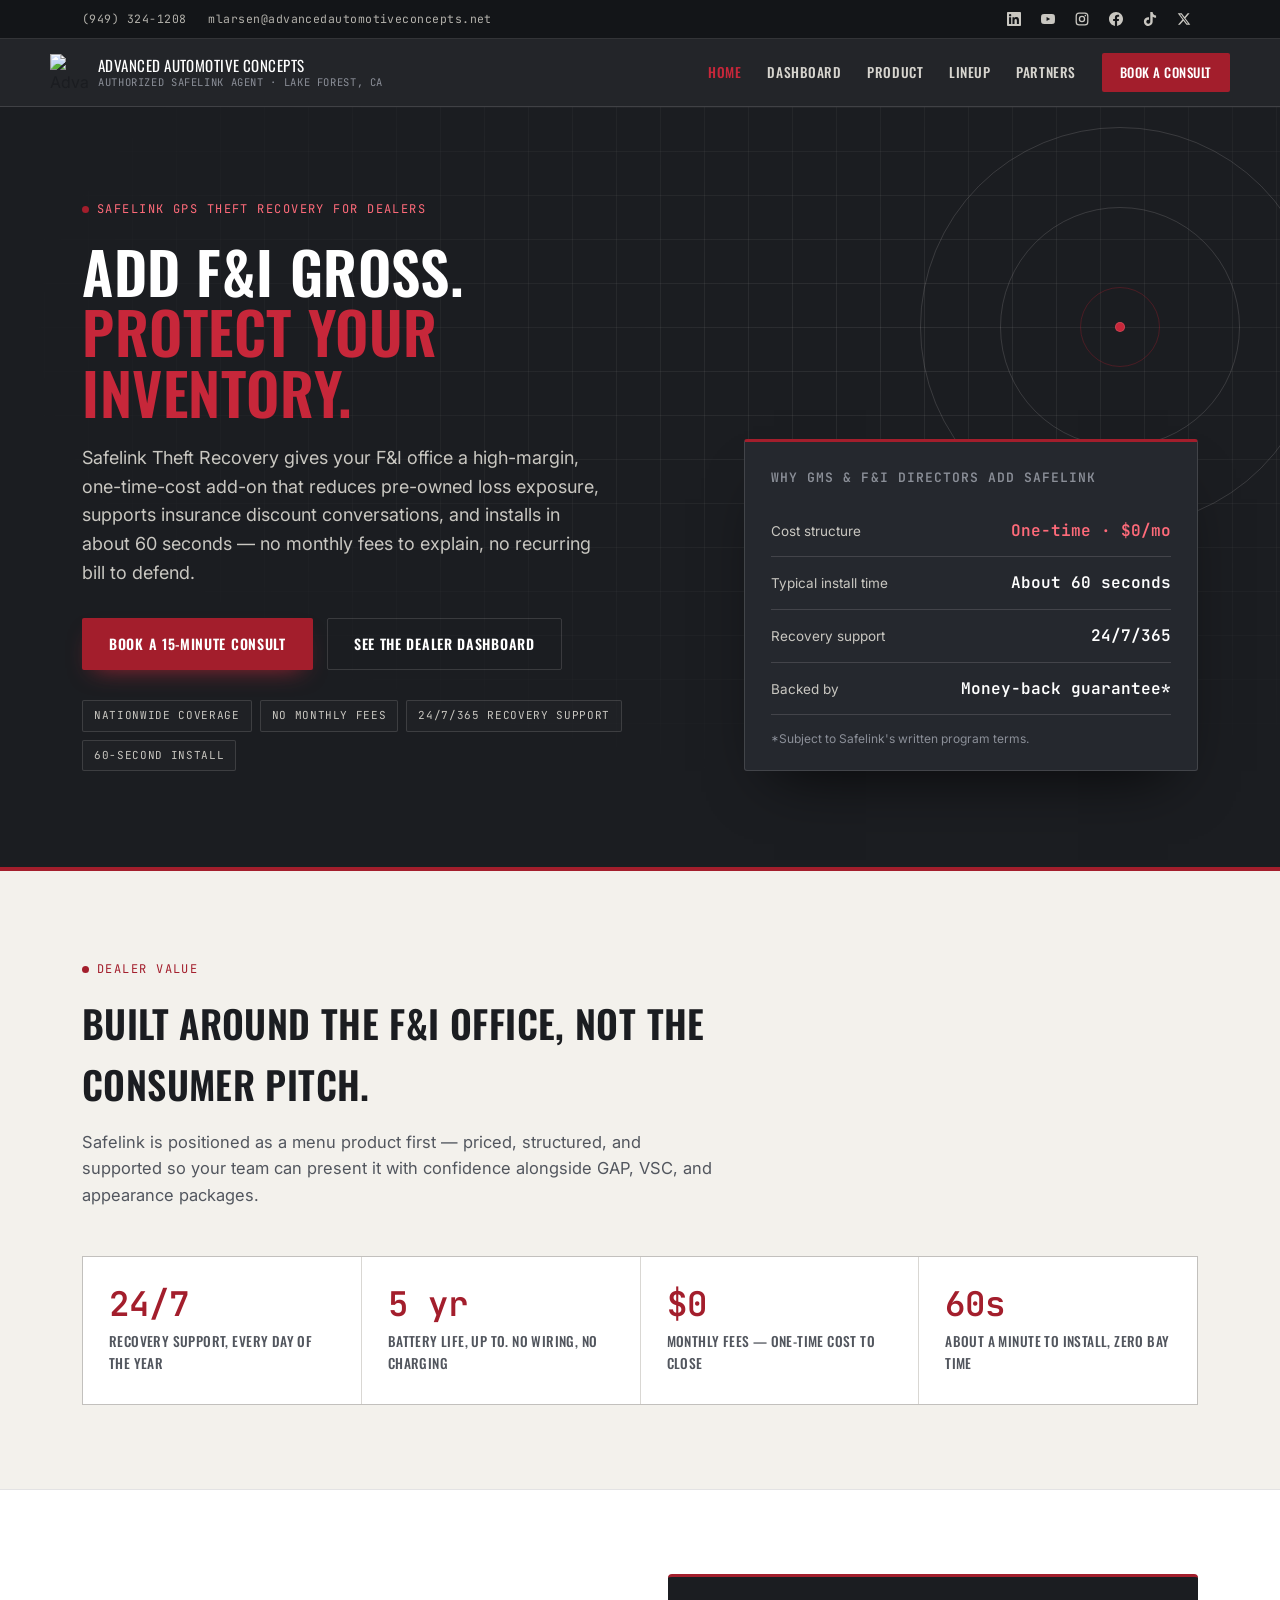
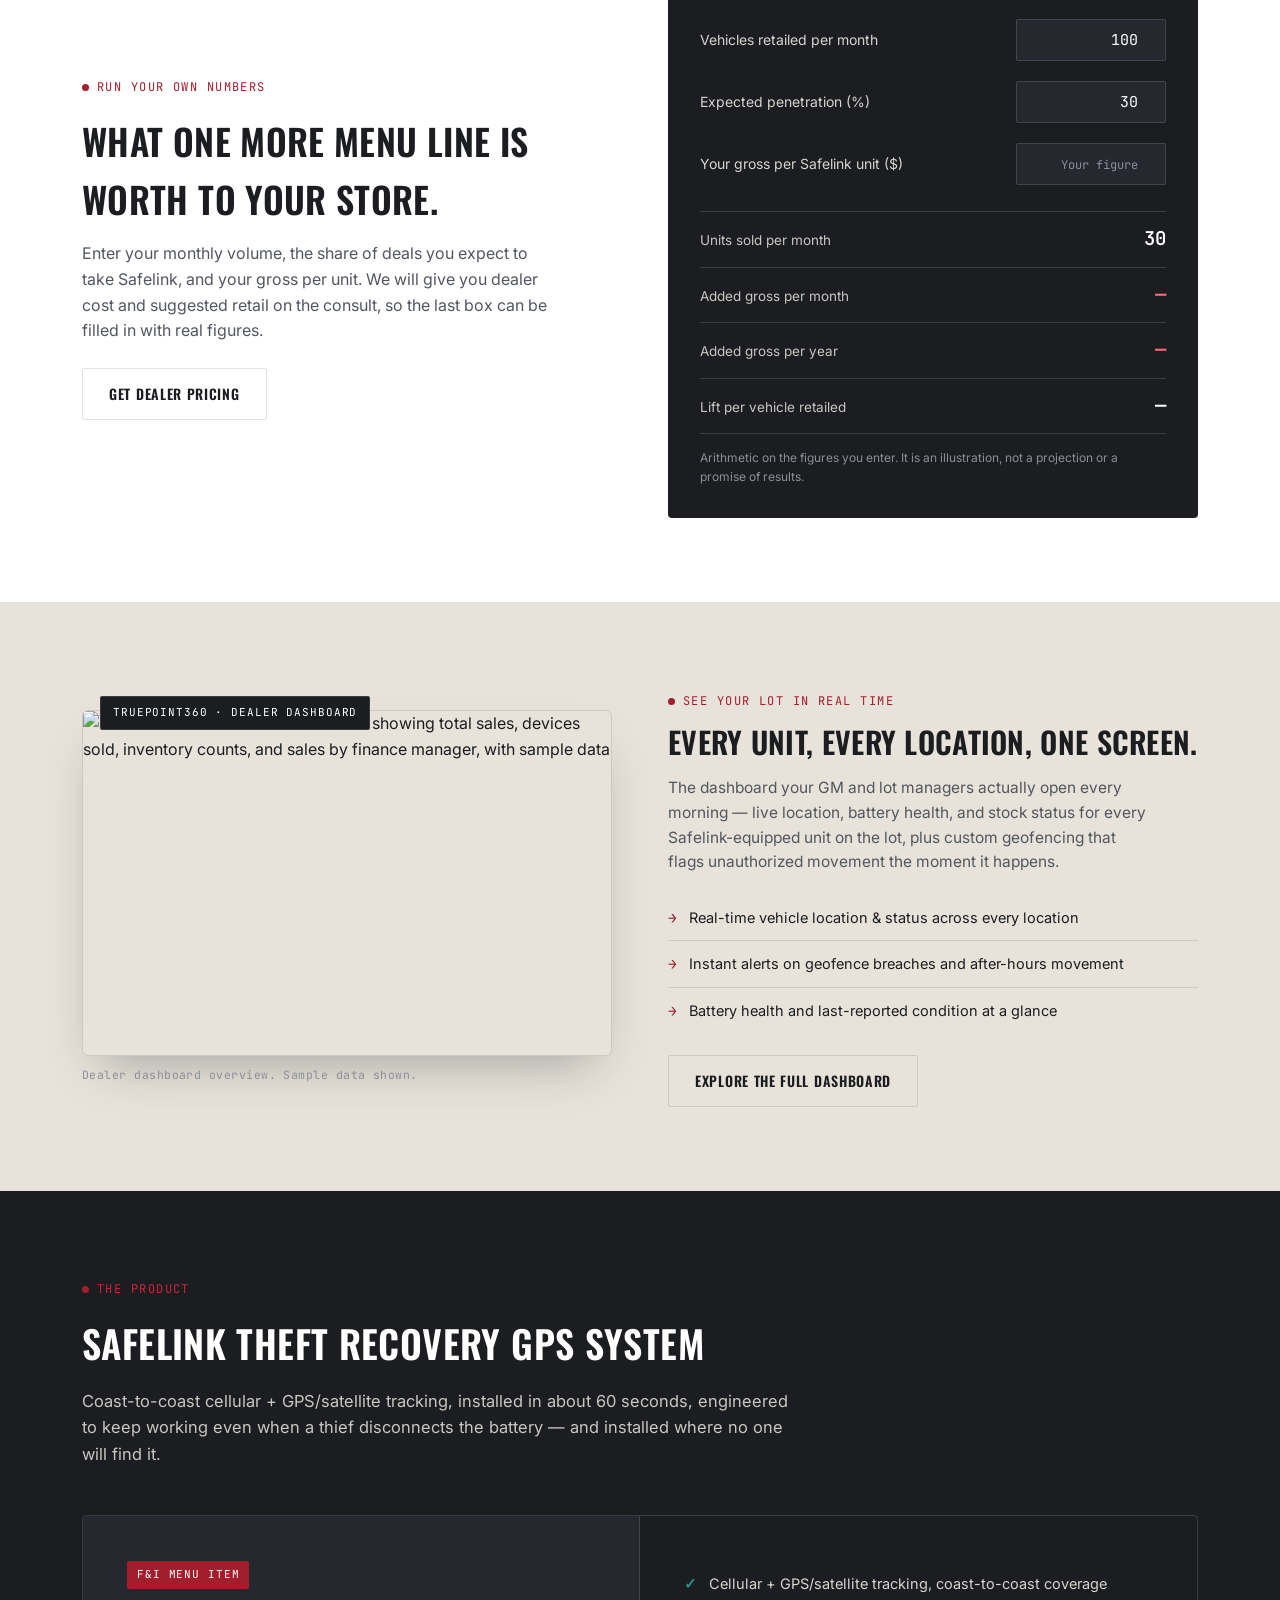
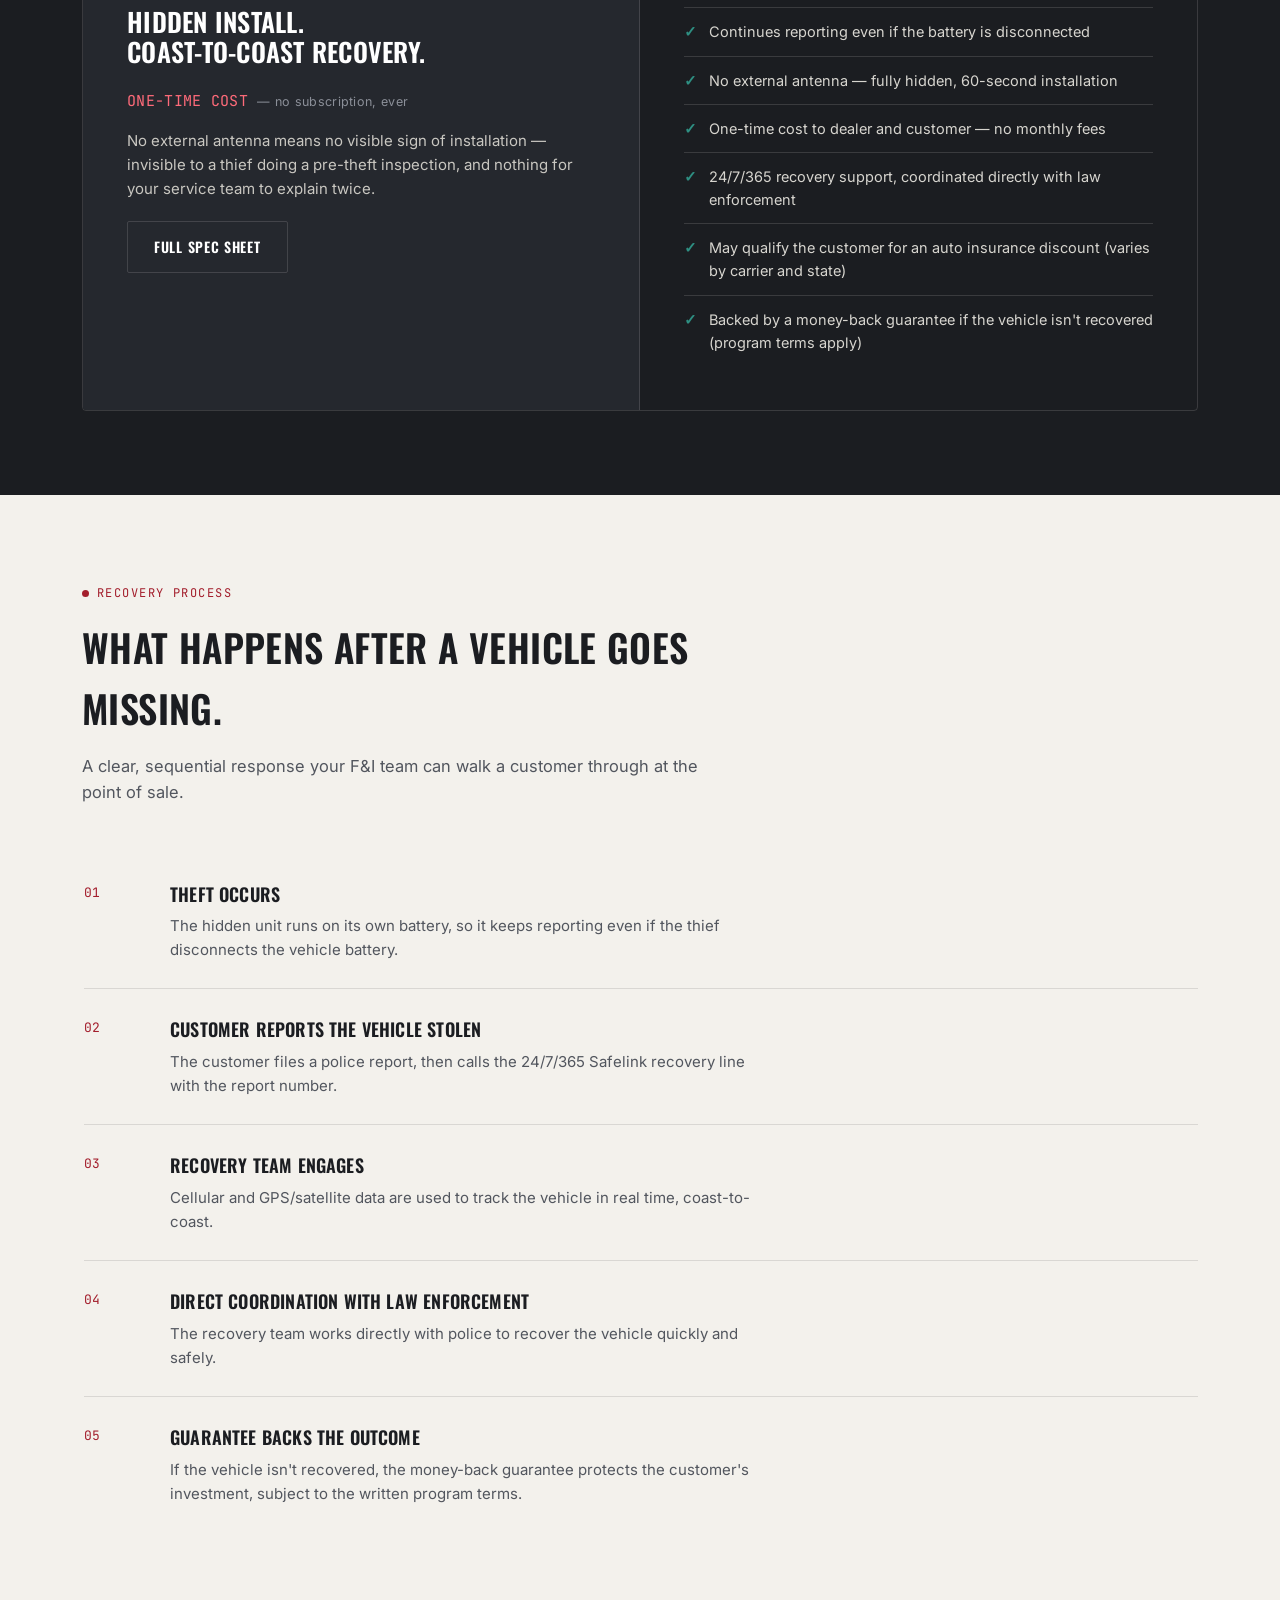
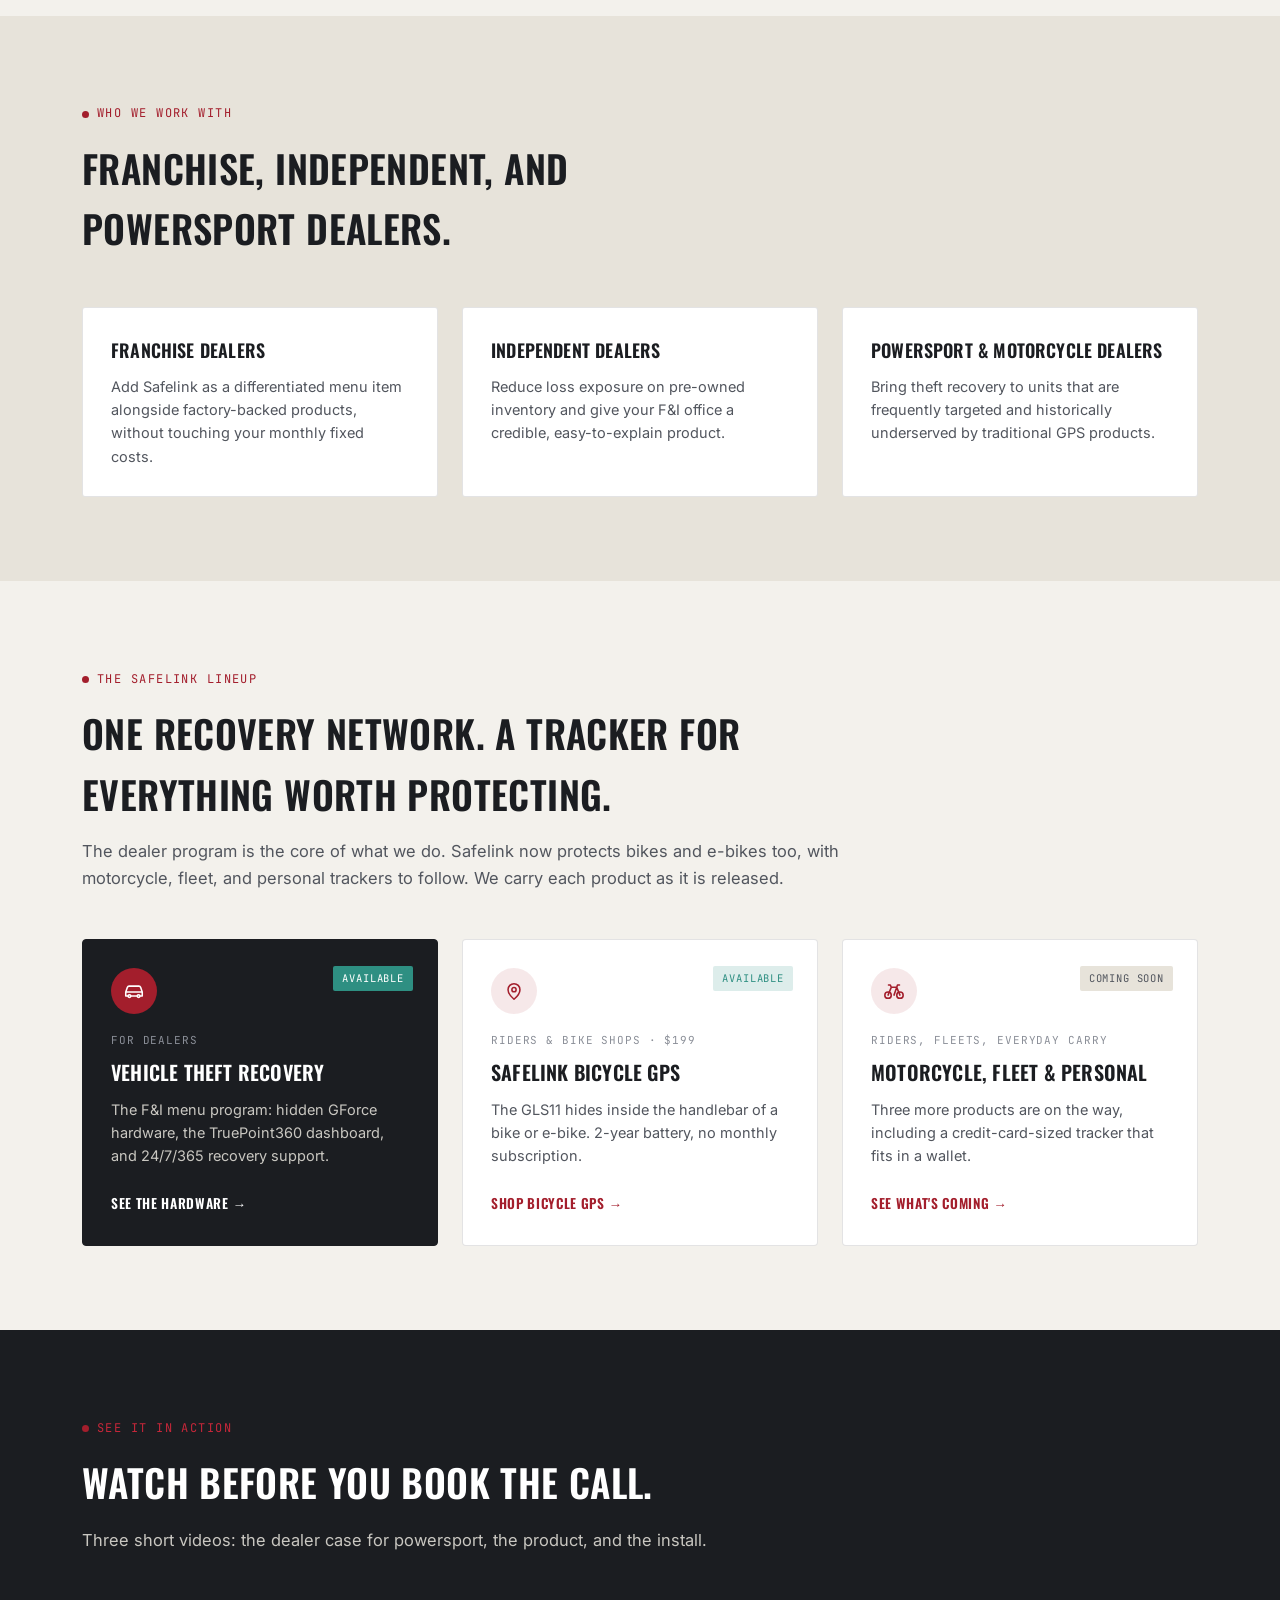
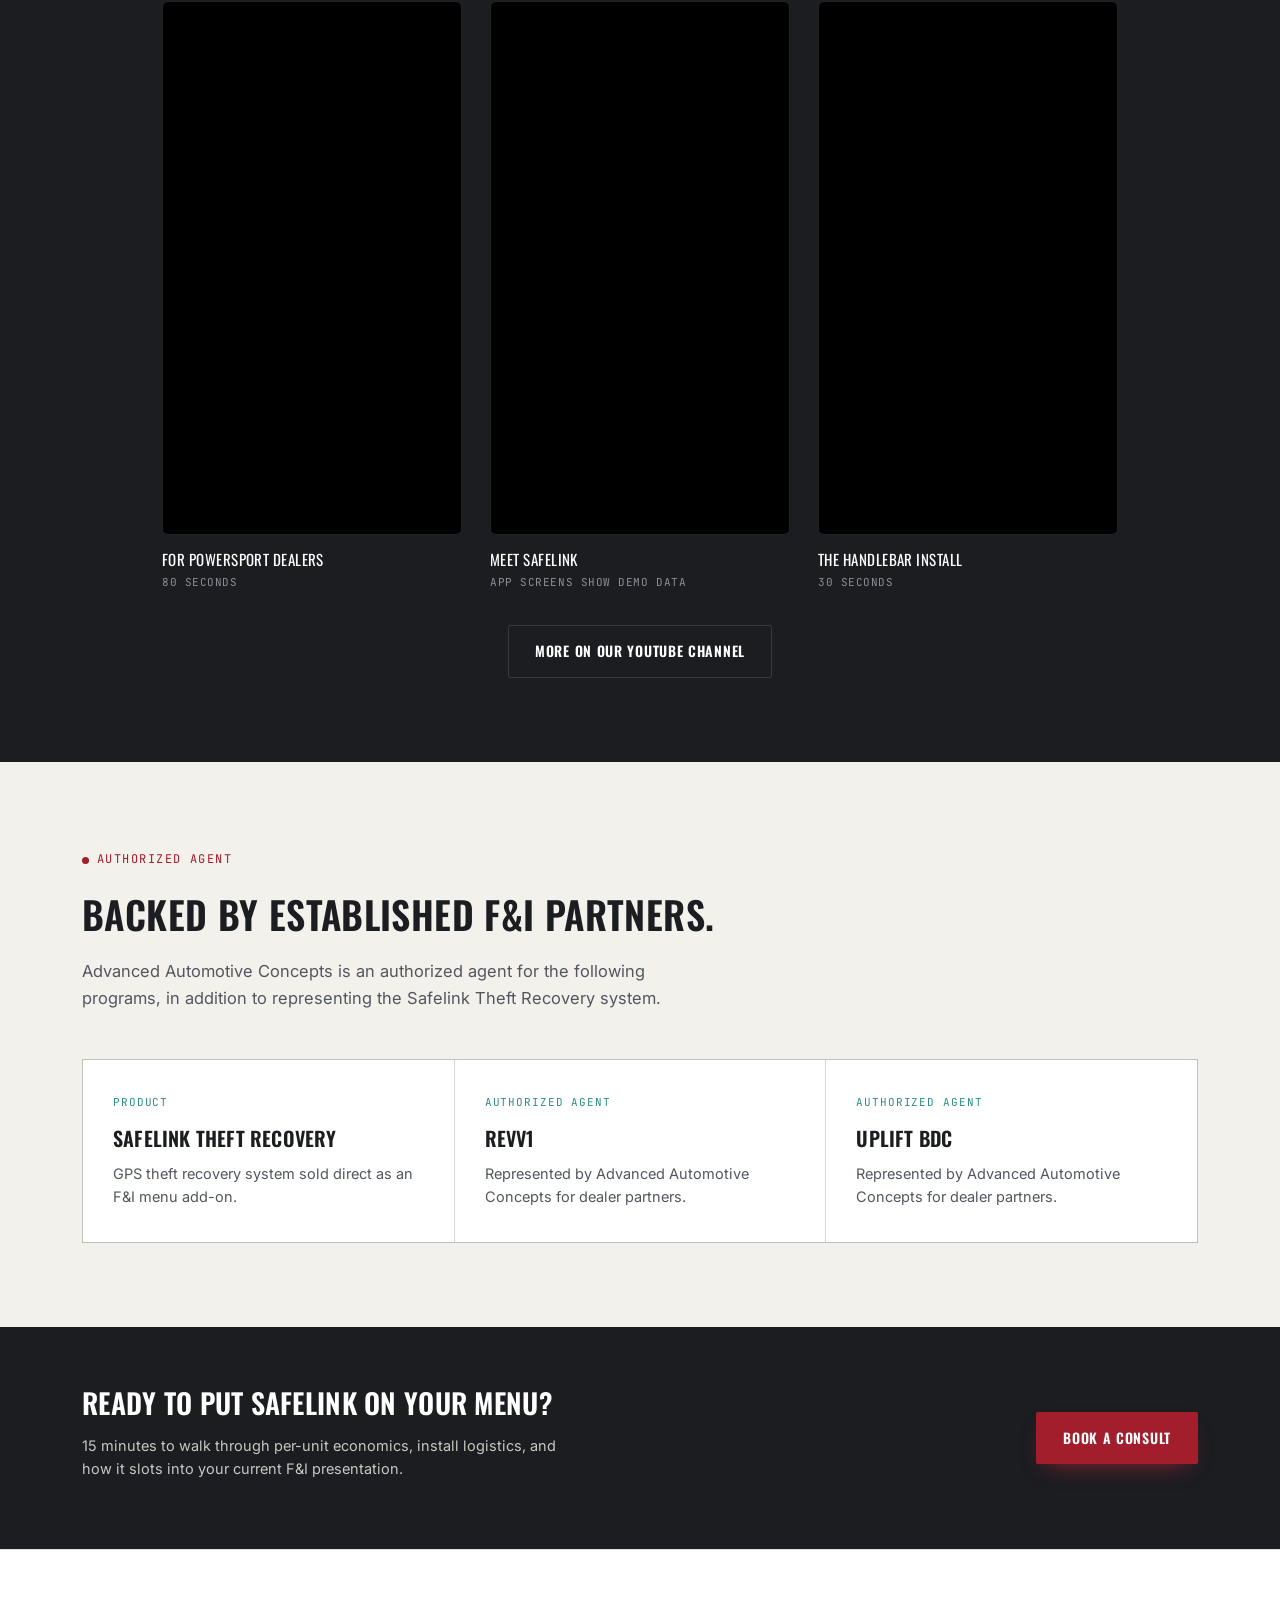
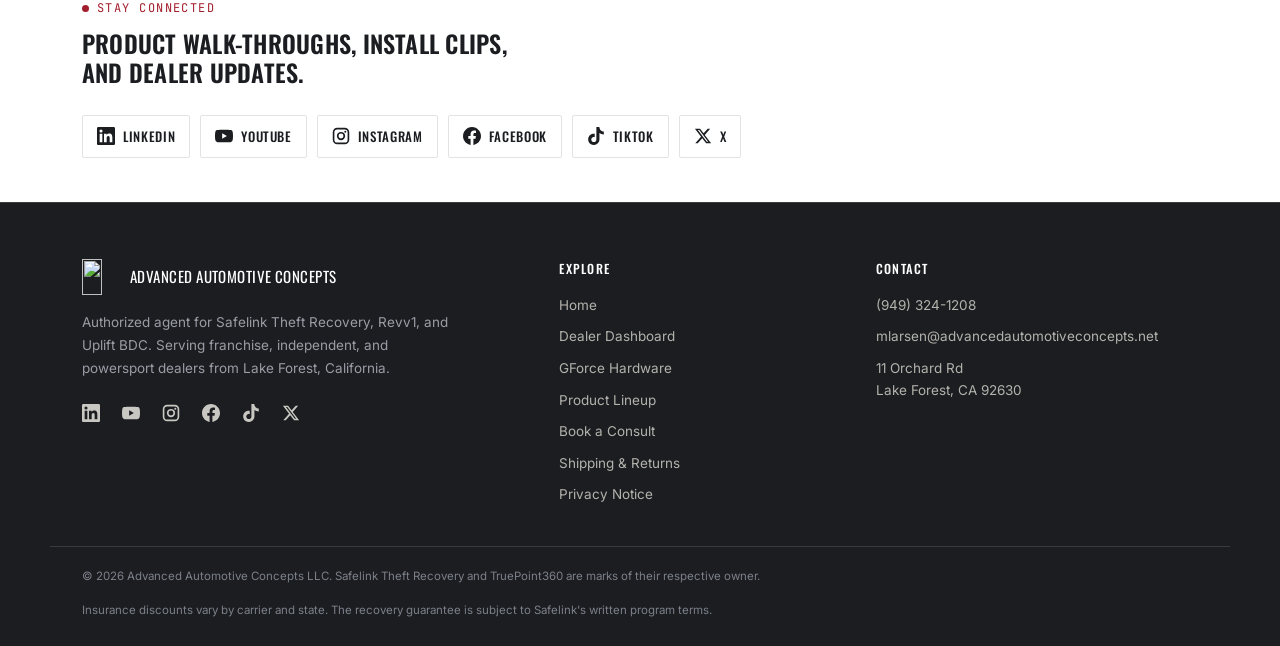
==== index.html @ ed79f4a4 "Initial commit: AAC site refresh — Safelink dealer site, GLS11 lineup, sitemap" ====
<!DOCTYPE html>
<html lang="en">
<head>
<meta charset="UTF-8">
<meta name="viewport" content="width=device-width, initial-scale=1.0">
<title>Advanced Automotive Concepts — Safelink Theft Recovery for Dealers</title>
<meta name="description" content="Safelink GPS theft recovery — a profitable, no-monthly-fee F&I menu product for franchise, independent, and powersport dealers. See the live dealer dashboard.">
<link rel="preconnect" href="https://fonts.googleapis.com">
<link href="https://fonts.googleapis.com/css2?family=Oswald:wght@400;500;600;700&family=Inter:wght@400;500;600;700&family=JetBrains+Mono:wght@400;500;600&display=swap" rel="stylesheet">
<link rel="stylesheet" href="assets/css/style.css">
<link rel="canonical" href="https://advancedautomotiveconcepts.net/">
<link rel="icon" type="image/png" href="assets/img/logo.png">
<meta name="theme-color" content="#1B1D21">
<meta property="og:type" content="website">
<meta property="og:site_name" content="Advanced Automotive Concepts">
<meta property="og:title" content="Advanced Automotive Concepts — Safelink Theft Recovery for Dealers">
<meta property="og:description" content="Safelink GPS theft recovery — a profitable, no-monthly-fee F&I menu product for franchise, independent, and powersport dealers. See the live dealer dashboard.">
<meta property="og:url" content="https://advancedautomotiveconcepts.net/">
<meta property="og:image" content="https://advancedautomotiveconcepts.net/assets/img/dash-inventory.jpg">
<meta name="twitter:card" content="summary_large_image">
<meta name="twitter:site" content="@AdvAutoConcepts">
<script type="application/ld+json">
{
  "@context": "https://schema.org",
  "@type": "Organization",
  "name": "Advanced Automotive Concepts",
  "url": "https://advancedautomotiveconcepts.net",
  "logo": "https://advancedautomotiveconcepts.net/assets/img/logo.png",
  "telephone": "+1-949-324-1208",
  "email": "mlarsen@advancedautomotiveconcepts.net",
  "address": {
    "@type": "PostalAddress",
    "streetAddress": "11 Orchard Rd",
    "addressLocality": "Lake Forest",
    "addressRegion": "CA",
    "postalCode": "92630",
    "addressCountry": "US"
  },
  "sameAs": [
    "https://www.linkedin.com/company/advancedautomotiveconcepts",
    "https://www.youtube.com/@AdvancedAutomotiveConcepts",
    "https://www.instagram.com/advancedautomotiveconcepts",
    "https://www.facebook.com/advancedautomotiveconcepts/",
    "https://www.tiktok.com/@advancedautoconcepts",
    "https://x.com/AdvAutoConcepts"
  ]
}
</script>
</head>
<body>

<a class="skip" href="#main">Skip to content</a>
<header>
  <div class="topbar">
    <div class="wrap topbar-row">
      <div class="topbar-contact">
        <a href="tel:19493241208">(949) 324-1208</a>
        <a href="mailto:mlarsen@advancedautomotiveconcepts.net">mlarsen@advancedautomotiveconcepts.net</a>
      </div>
      <div class="social-row topbar-social">
        <a href="https://www.linkedin.com/company/advancedautomotiveconcepts" target="_blank" rel="noopener" aria-label="Advanced Automotive Concepts on LinkedIn" class="soc soc-linkedin"><svg viewBox="0 0 24 24" width="18" height="18" aria-hidden="true" fill="currentColor"><path d="M20.447 20.452h-3.554v-5.569c0-1.328-.027-3.037-1.852-3.037-1.853 0-2.136 1.445-2.136 2.939v5.667H9.351V9h3.414v1.561h.046c.477-.9 1.637-1.85 3.37-1.85 3.601 0 4.267 2.37 4.267 5.455v6.286zM5.337 7.433a2.062 2.062 0 0 1-2.063-2.065 2.064 2.064 0 1 1 2.063 2.065zm1.782 13.019H3.555V9h3.564v11.452zM22.225 0H1.771C.792 0 0 .774 0 1.729v20.542C0 23.227.792 24 1.771 24h20.451C23.2 24 24 23.227 24 22.271V1.729C24 .774 23.2 0 22.222 0h.003z"/></svg></a>
        <a href="https://www.youtube.com/@AdvancedAutomotiveConcepts" target="_blank" rel="noopener" aria-label="Advanced Automotive Concepts on YouTube" class="soc soc-youtube"><svg viewBox="0 0 24 24" width="18" height="18" aria-hidden="true" fill="currentColor"><path d="M23.498 6.186a3.016 3.016 0 0 0-2.122-2.136C19.505 3.545 12 3.545 12 3.545s-7.505 0-9.377.505A3.017 3.017 0 0 0 .502 6.186C0 8.07 0 12 0 12s0 3.93.502 5.814a3.016 3.016 0 0 0 2.122 2.136c1.871.505 9.376.505 9.376.505s7.505 0 9.377-.505a3.015 3.015 0 0 0 2.122-2.136C24 15.93 24 12 24 12s0-3.93-.502-5.814zM9.545 15.568V8.432L15.818 12l-6.273 3.568z"/></svg></a>
        <a href="https://www.instagram.com/advancedautomotiveconcepts" target="_blank" rel="noopener" aria-label="Advanced Automotive Concepts on Instagram" class="soc soc-instagram"><svg viewBox="0 0 24 24" width="18" height="18" aria-hidden="true" fill="currentColor"><path fill-rule="evenodd" d="M7 1h10a6 6 0 0 1 6 6v10a6 6 0 0 1-6 6H7a6 6 0 0 1-6-6V7a6 6 0 0 1 6-6zm0 2.2A3.8 3.8 0 0 0 3.2 7v10A3.8 3.8 0 0 0 7 20.800h10a3.800 3.800 0 0 0 3.800-3.800V7A3.800 3.800 0 0 0 17 3.200H7zm5 3.300a5.500 5.500 0 1 1 0 11 5.500 5.500 0 0 1 0-11zm0 2.200a3.300 3.300 0 1 0 0 6.600 3.300 3.300 0 0 0 0-6.600zm5.750-3.850a1.350 1.350 0 1 1 0 2.700 1.350 1.350 0 0 1 0-2.700z"/></svg></a>
        <a href="https://www.facebook.com/advancedautomotiveconcepts/" target="_blank" rel="noopener" aria-label="Advanced Automotive Concepts on Facebook" class="soc soc-facebook"><svg viewBox="0 0 24 24" width="18" height="18" aria-hidden="true" fill="currentColor"><path d="M24 12.073c0-6.627-5.373-12-12-12s-12 5.373-12 12c0 5.99 4.388 10.954 10.125 11.854v-8.385H7.078v-3.47h3.047V9.43c0-3.007 1.792-4.669 4.533-4.669 1.312 0 2.686.235 2.686.235v2.953H15.83c-1.491 0-1.956.925-1.956 1.874v2.25h3.328l-.532 3.47h-2.796v8.385C19.612 23.027 24 18.062 24 12.073z"/></svg></a>
        <a href="https://www.tiktok.com/@advancedautoconcepts" target="_blank" rel="noopener" aria-label="Advanced Automotive Concepts on TikTok" class="soc soc-tiktok"><svg viewBox="0 0 24 24" width="18" height="18" aria-hidden="true" fill="currentColor"><path d="M12.525.02c1.31-.02 2.61-.01 3.91-.02.08 1.53.63 3.09 1.75 4.17 1.12 1.11 2.7 1.62 4.24 1.79v4.03c-1.44-.05-2.89-.35-4.2-.97-.57-.26-1.1-.59-1.62-.93-.01 2.92.01 5.84-.02 8.75-.08 1.4-.54 2.79-1.35 3.94-1.31 1.92-3.58 3.17-5.91 3.21-1.43.08-2.86-.31-4.08-1.03-2.02-1.19-3.44-3.37-3.65-5.71-.02-.5-.03-1-.01-1.49.18-1.9 1.12-3.72 2.58-4.96 1.66-1.44 3.98-2.13 6.15-1.72.02 1.48-.04 2.96-.04 4.44-.99-.32-2.15-.23-3.02.37-.63.41-1.11 1.04-1.36 1.75-.21.51-.15 1.07-.14 1.61.24 1.64 1.82 3.02 3.5 2.87 1.12-.01 2.19-.66 2.77-1.61.19-.33.4-.67.41-1.06.1-1.79.06-3.57.07-5.36.01-4.03-.01-8.05.02-12.07z"/></svg></a>
        <a href="https://x.com/AdvAutoConcepts" target="_blank" rel="noopener" aria-label="Advanced Automotive Concepts on X" class="soc soc-x"><svg viewBox="0 0 24 24" width="18" height="18" aria-hidden="true" fill="currentColor"><path d="M18.244 2.25h3.308l-7.227 8.26 8.502 11.24H16.17l-5.214-6.817L4.99 21.75H1.68l7.73-8.835L1.254 2.25H8.08l4.713 6.231zm-1.161 17.52h1.833L7.084 4.126H5.117z"/></svg></a>
      </div>
    </div>
  </div>
  <div class="wrap nav">
    <a href="index.html" class="brand">
      <img src="assets/img/logo.png" alt="Advanced Automotive Concepts" width="38" height="36">
      <div class="brand-text">ADVANCED AUTOMOTIVE CONCEPTS
        <span>AUTHORIZED SAFELINK AGENT · LAKE FOREST, CA</span>
      </div>
    </a>
    <nav class="nav-links" aria-label="Primary">
      <a href="index.html" class="active">Home</a>
      <a href="platform.html">Dashboard</a>
      <a href="product.html">Product</a>
      <a href="lineup.html">Lineup</a>
      <a href="index.html#partners">Partners</a>
      <a href="contact.html" class="nav-cta">Book a Consult</a>
    </nav>
    <button class="burger" id="burgerBtn" aria-label="Open menu" aria-expanded="false" aria-controls="mobileMenu">
      <span class="burger-line"></span>
      <span class="burger-line"></span>
      <span class="burger-line"></span>
    </button>
  </div>
  <nav class="mobile-menu" id="mobileMenu" aria-label="Mobile">
    <a href="index.html" class="active">Home</a>
    <a href="platform.html">Dashboard</a>
    <a href="product.html">Product</a>
    <a href="lineup.html">Lineup</a>
    <a href="index.html#partners">Partners</a>
    <a href="contact.html" class="nav-cta">Book a Consult</a>
    <div class="social-row mobile-social">
      <a href="https://www.linkedin.com/company/advancedautomotiveconcepts" target="_blank" rel="noopener" aria-label="Advanced Automotive Concepts on LinkedIn" class="soc soc-linkedin"><svg viewBox="0 0 24 24" width="18" height="18" aria-hidden="true" fill="currentColor"><path d="M20.447 20.452h-3.554v-5.569c0-1.328-.027-3.037-1.852-3.037-1.853 0-2.136 1.445-2.136 2.939v5.667H9.351V9h3.414v1.561h.046c.477-.9 1.637-1.85 3.37-1.85 3.601 0 4.267 2.37 4.267 5.455v6.286zM5.337 7.433a2.062 2.062 0 0 1-2.063-2.065 2.064 2.064 0 1 1 2.063 2.065zm1.782 13.019H3.555V9h3.564v11.452zM22.225 0H1.771C.792 0 0 .774 0 1.729v20.542C0 23.227.792 24 1.771 24h20.451C23.2 24 24 23.227 24 22.271V1.729C24 .774 23.2 0 22.222 0h.003z"/></svg></a>
      <a href="https://www.youtube.com/@AdvancedAutomotiveConcepts" target="_blank" rel="noopener" aria-label="Advanced Automotive Concepts on YouTube" class="soc soc-youtube"><svg viewBox="0 0 24 24" width="18" height="18" aria-hidden="true" fill="currentColor"><path d="M23.498 6.186a3.016 3.016 0 0 0-2.122-2.136C19.505 3.545 12 3.545 12 3.545s-7.505 0-9.377.505A3.017 3.017 0 0 0 .502 6.186C0 8.07 0 12 0 12s0 3.93.502 5.814a3.016 3.016 0 0 0 2.122 2.136c1.871.505 9.376.505 9.376.505s7.505 0 9.377-.505a3.015 3.015 0 0 0 2.122-2.136C24 15.93 24 12 24 12s0-3.93-.502-5.814zM9.545 15.568V8.432L15.818 12l-6.273 3.568z"/></svg></a>
      <a href="https://www.instagram.com/advancedautomotiveconcepts" target="_blank" rel="noopener" aria-label="Advanced Automotive Concepts on Instagram" class="soc soc-instagram"><svg viewBox="0 0 24 24" width="18" height="18" aria-hidden="true" fill="currentColor"><path fill-rule="evenodd" d="M7 1h10a6 6 0 0 1 6 6v10a6 6 0 0 1-6 6H7a6 6 0 0 1-6-6V7a6 6 0 0 1 6-6zm0 2.2A3.8 3.8 0 0 0 3.2 7v10A3.8 3.8 0 0 0 7 20.800h10a3.800 3.800 0 0 0 3.800-3.800V7A3.800 3.800 0 0 0 17 3.200H7zm5 3.300a5.500 5.500 0 1 1 0 11 5.500 5.500 0 0 1 0-11zm0 2.200a3.300 3.300 0 1 0 0 6.600 3.300 3.300 0 0 0 0-6.600zm5.750-3.850a1.350 1.350 0 1 1 0 2.700 1.350 1.350 0 0 1 0-2.700z"/></svg></a>
      <a href="https://www.facebook.com/advancedautomotiveconcepts/" target="_blank" rel="noopener" aria-label="Advanced Automotive Concepts on Facebook" class="soc soc-facebook"><svg viewBox="0 0 24 24" width="18" height="18" aria-hidden="true" fill="currentColor"><path d="M24 12.073c0-6.627-5.373-12-12-12s-12 5.373-12 12c0 5.99 4.388 10.954 10.125 11.854v-8.385H7.078v-3.47h3.047V9.43c0-3.007 1.792-4.669 4.533-4.669 1.312 0 2.686.235 2.686.235v2.953H15.83c-1.491 0-1.956.925-1.956 1.874v2.25h3.328l-.532 3.47h-2.796v8.385C19.612 23.027 24 18.062 24 12.073z"/></svg></a>
      <a href="https://www.tiktok.com/@advancedautoconcepts" target="_blank" rel="noopener" aria-label="Advanced Automotive Concepts on TikTok" class="soc soc-tiktok"><svg viewBox="0 0 24 24" width="18" height="18" aria-hidden="true" fill="currentColor"><path d="M12.525.02c1.31-.02 2.61-.01 3.91-.02.08 1.53.63 3.09 1.75 4.17 1.12 1.11 2.7 1.62 4.24 1.79v4.03c-1.44-.05-2.89-.35-4.2-.97-.57-.26-1.1-.59-1.62-.93-.01 2.92.01 5.84-.02 8.75-.08 1.4-.54 2.79-1.35 3.94-1.31 1.92-3.58 3.17-5.91 3.21-1.43.08-2.86-.31-4.08-1.03-2.02-1.19-3.44-3.37-3.65-5.71-.02-.5-.03-1-.01-1.49.18-1.9 1.12-3.72 2.58-4.96 1.66-1.44 3.98-2.13 6.15-1.72.02 1.48-.04 2.96-.04 4.44-.99-.32-2.15-.23-3.02.37-.63.41-1.11 1.04-1.36 1.75-.21.51-.15 1.07-.14 1.61.24 1.64 1.82 3.02 3.5 2.87 1.12-.01 2.19-.66 2.77-1.61.19-.33.4-.67.41-1.06.1-1.79.06-3.57.07-5.36.01-4.03-.01-8.05.02-12.07z"/></svg></a>
      <a href="https://x.com/AdvAutoConcepts" target="_blank" rel="noopener" aria-label="Advanced Automotive Concepts on X" class="soc soc-x"><svg viewBox="0 0 24 24" width="18" height="18" aria-hidden="true" fill="currentColor"><path d="M18.244 2.25h3.308l-7.227 8.26 8.502 11.24H16.17l-5.214-6.817L4.99 21.75H1.68l7.73-8.835L1.254 2.25H8.08l4.713 6.231zm-1.161 17.52h1.833L7.084 4.126H5.117z"/></svg></a>
    </div>
  </nav>
</header>

<section id="main" class="hero">
  <div class="hero-grid"></div>
  <div class="radar"><span class="r1"></span><span class="r2"></span><span class="r3"></span><span class="pin"></span></div>
  <div class="wrap hero-inner">
    <div>
      <div class="coord hero-eyebrow">SAFELINK GPS THEFT RECOVERY FOR DEALERS</div>
      <h1>Add F&amp;I gross.<br><em>Protect your inventory.</em></h1>
      <p class="lead">Safelink Theft Recovery gives your F&amp;I office a high-margin, one-time-cost add-on that reduces pre-owned loss exposure, supports insurance discount conversations, and installs in about 60 seconds — no monthly fees to explain, no recurring bill to defend.</p>
      <div class="hero-actions">
        <a href="contact.html" class="btn btn-primary">Book a 15-Minute Consult</a>
        <a href="platform.html" class="btn btn-ghost">See the Dealer Dashboard</a>
      </div>
      <div class="hero-chips">
        <span>Nationwide coverage</span>
        <span>No monthly fees</span>
        <span>24/7/365 recovery support</span>
        <span>60-second install</span>
      </div>
    </div>
    <div class="hero-panel">
      <h3 class="mono">WHY GMS &amp; F&amp;I DIRECTORS ADD SAFELINK</h3>
      <div class="stat-row"><span class="label">Cost structure</span><span class="val red">One-time · $0/mo</span></div>
      <div class="stat-row"><span class="label">Typical install time</span><span class="val">About 60 seconds</span></div>
      <div class="stat-row"><span class="label">Recovery support</span><span class="val">24/7/365</span></div>
      <div class="stat-row"><span class="label">Backed by</span><span class="val">Money-back guarantee*</span></div>
      <p class="calc-note hero-foot">*Subject to Safelink's written program terms.</p>
    </div>
  </div>
</section>

<section id="value">
  <div class="wrap">
    <div class="section-head fade-up">
      <div class="coord">DEALER VALUE</div>
      <h2>Built around the F&amp;I office, not the consumer pitch.</h2>
      <p>Safelink is positioned as a menu product first — priced, structured, and supported so your team can present it with confidence alongside GAP, VSC, and appearance packages.</p>
    </div>
    <div class="value-grid fade-up">
      <div class="value-cell">
        <div class="num">24/7</div>
        <div class="cap">Recovery support, every day of the year</div>
      </div>
      <div class="value-cell">
        <div class="num">5 yr</div>
        <div class="cap">Battery life, up to. No wiring, no charging</div>
      </div>
      <div class="value-cell">
        <div class="num">$0</div>
        <div class="cap">Monthly fees — one-time cost to close</div>
      </div>
      <div class="value-cell">
        <div class="num">60s</div>
        <div class="cap">About a minute to install, zero bay time</div>
      </div>
    </div>
  </div>
</section>

<section id="economics" style="background:var(--white);border-top:1px solid var(--line);border-bottom:1px solid var(--line);">
  <div class="wrap">
    <div class="calc fade-up">
      <div class="calc-copy">
        <div class="coord">RUN YOUR OWN NUMBERS</div>
        <h2>What one more menu line is worth to your store.</h2>
        <p>Enter your monthly volume, the share of deals you expect to take Safelink, and your gross per unit. We will give you dealer cost and suggested retail on the consult, so the last box can be filled in with real figures.</p>
        <a href="contact.html" class="btn btn-dark">Get dealer pricing</a>
      </div>
      <form class="calc-box" id="calcForm" onsubmit="return false;">
        <div class="calc-row">
          <label for="c-units">Vehicles retailed per month</label>
          <input id="c-units" type="number" min="0" step="1" inputmode="numeric" value="100">
        </div>
        <div class="calc-row">
          <label for="c-pen">Expected penetration (%)</label>
          <input id="c-pen" type="number" min="0" max="100" step="1" inputmode="numeric" value="30">
        </div>
        <div class="calc-row">
          <label for="c-gross">Your gross per Safelink unit ($)</label>
          <input id="c-gross" type="number" min="0" step="1" inputmode="numeric" placeholder="Your figure">
        </div>
        <div class="calc-out" aria-live="polite">
          <div><span class="k">Units sold per month</span><span class="v" id="o-units">30</span></div>
          <div><span class="k">Added gross per month</span><span class="v red" id="o-month">—</span></div>
          <div><span class="k">Added gross per year</span><span class="v red" id="o-year">—</span></div>
          <div><span class="k">Lift per vehicle retailed</span><span class="v" id="o-pvr">—</span></div>
        </div>
        <p class="calc-note">Arithmetic on the figures you enter. It is an illustration, not a projection or a promise of results.</p>
      </form>
    </div>
  </div>
</section>

<section style="background:var(--paper-dim);">
  <div class="wrap">
    <div class="split fade-up">
      <div class="split-media">
        <span class="shot-tag mono">TRUEPOINT360 · DEALER DASHBOARD</span>
        <img class="shot" src="assets/img/dash-overview.jpg" width="1400" height="910" alt="Safelink dealer dashboard overview showing total sales, devices sold, inventory counts, and sales by finance manager, with sample data">
        <p class="shot-note">Dealer dashboard overview. Sample data shown.</p>
      </div>
      <div class="split-copy">
        <div class="coord">SEE YOUR LOT IN REAL TIME</div>
        <h3>Every unit, every location, one screen.</h3>
        <p class="desc">The dashboard your GM and lot managers actually open every morning — live location, battery health, and stock status for every Safelink-equipped unit on the lot, plus custom geofencing that flags unauthorized movement the moment it happens.</p>
        <ul class="feature-list">
          <li><span class="mark">→</span> Real-time vehicle location &amp; status across every location</li>
          <li><span class="mark">→</span> Instant alerts on geofence breaches and after-hours movement</li>
          <li><span class="mark">→</span> Battery health and last-reported condition at a glance</li>
        </ul>
        <div class="hero-actions" style="margin-top:22px;">
          <a href="platform.html" class="btn btn-dark">Explore the Full Dashboard</a>
        </div>
      </div>
    </div>
  </div>
</section>

<section class="menu-wrap" id="product">
  <div class="wrap">
    <div class="section-head fade-up" style="max-width:720px;">
      <div class="coord" style="color:var(--red-bright);">THE PRODUCT</div>
      <h2 style="color:#fff;">Safelink Theft Recovery GPS System</h2>
      <p style="color:#C9C7C1;">Coast-to-coast cellular + GPS/satellite tracking, installed in about 60 seconds, engineered to keep working even when a thief disconnects the battery — and installed where no one will find it.</p>
    </div>
    <div class="menu-card fade-up">
      <div class="menu-side left">
        <span class="menu-tag mono">F&amp;I MENU ITEM</span>
        <h3>Hidden install.<br>Coast-to-coast recovery.</h3>
        <div class="price-line">
          <span class="p">ONE-TIME COST <small>— no subscription, ever</small></span>
        </div>
        <p class="desc">No external antenna means no visible sign of installation — invisible to a thief doing a pre-theft inspection, and nothing for your service team to explain twice.</p>
        <div class="hero-actions" style="margin-top:20px;">
          <a href="product.html" class="btn btn-ghost">Full Spec Sheet</a>
        </div>
      </div>
      <div class="menu-side">
        <ul class="checklist">
          <li><span class="mark">✓</span> Cellular + GPS/satellite tracking, coast-to-coast coverage</li>
          <li><span class="mark">✓</span> Continues reporting even if the battery is disconnected</li>
          <li><span class="mark">✓</span> No external antenna — fully hidden, 60-second installation</li>
          <li><span class="mark">✓</span> One-time cost to dealer and customer — no monthly fees</li>
          <li><span class="mark">✓</span> 24/7/365 recovery support, coordinated directly with law enforcement</li>
          <li><span class="mark">✓</span> May qualify the customer for an auto insurance discount (varies by carrier and state)</li>
          <li><span class="mark">✓</span> Backed by a money-back guarantee if the vehicle isn't recovered (program terms apply)</li>
        </ul>
      </div>
    </div>
  </div>
</section>

<section id="process">
  <div class="wrap">
    <div class="section-head fade-up">
      <div class="coord">RECOVERY PROCESS</div>
      <h2>What happens after a vehicle goes missing.</h2>
      <p>A clear, sequential response your F&amp;I team can walk a customer through at the point of sale.</p>
    </div>
    <div class="timeline fade-up">
      <div class="tl-item">
        <div class="tl-num mono">01</div>
        <div class="tl-body"><h4>Theft occurs</h4><p>The hidden unit runs on its own battery, so it keeps reporting even if the thief disconnects the vehicle battery.</p></div>
      </div>
      <div class="tl-item">
        <div class="tl-num mono">02</div>
        <div class="tl-body"><h4>Customer reports the vehicle stolen</h4><p>The customer files a police report, then calls the 24/7/365 Safelink recovery line with the report number.</p></div>
      </div>
      <div class="tl-item">
        <div class="tl-num mono">03</div>
        <div class="tl-body"><h4>Recovery team engages</h4><p>Cellular and GPS/satellite data are used to track the vehicle in real time, coast-to-coast.</p></div>
      </div>
      <div class="tl-item">
        <div class="tl-num mono">04</div>
        <div class="tl-body"><h4>Direct coordination with law enforcement</h4><p>The recovery team works directly with police to recover the vehicle quickly and safely.</p></div>
      </div>
      <div class="tl-item">
        <div class="tl-num mono">05</div>
        <div class="tl-body"><h4>Guarantee backs the outcome</h4><p>If the vehicle isn't recovered, the money-back guarantee protects the customer's investment, subject to the written program terms.</p></div>
      </div>
    </div>
  </div>
</section>

<section id="serve" style="background:var(--paper-dim);">
  <div class="wrap">
    <div class="section-head fade-up">
      <div class="coord">WHO WE WORK WITH</div>
      <h2>Franchise, independent, and powersport dealers.</h2>
    </div>
    <div class="serve-grid fade-up">
      <div class="serve-card">
        <h4>Franchise Dealers</h4>
        <p>Add Safelink as a differentiated menu item alongside factory-backed products, without touching your monthly fixed costs.</p>
      </div>
      <div class="serve-card">
        <h4>Independent Dealers</h4>
        <p>Reduce loss exposure on pre-owned inventory and give your F&amp;I office a credible, easy-to-explain product.</p>
      </div>
      <div class="serve-card">
        <h4>Powersport &amp; Motorcycle Dealers</h4>
        <p>Bring theft recovery to units that are frequently targeted and historically underserved by traditional GPS products.</p>
      </div>
    </div>
  </div>
</section>

<section id="lineup">
  <div class="wrap">
    <div class="section-head wide fade-up">
      <div class="coord">THE SAFELINK LINEUP</div>
      <h2>One recovery network. A tracker for everything worth protecting.</h2>
      <p>The dealer program is the core of what we do. Safelink now protects bikes and e-bikes too, with motorcycle, fleet, and personal trackers to follow. We carry each product as it is released.</p>
    </div>
    <div class="lineup-grid fade-up">
      <div class="lu-card featured">
        <span class="lu-status live">Available</span>
        <div class="lu-icon"><svg viewBox="0 0 24 24" width="22" height="22" fill="none" stroke="currentColor" stroke-width="1.7" stroke-linecap="round" stroke-linejoin="round" aria-hidden="true"><path d="M3 13l1.800-5a2 2 0 0 1 1.900-1.300h10.600a2 2 0 0 1 1.900 1.300L21 13v4.500h-2.500M3 13v4.500h2.500M3 13h18M8 17.500h8"/><circle cx="7" cy="17.500" r="1.500"/><circle cx="17" cy="17.500" r="1.500"/></svg></div>
        <div class="lu-aud">For dealers</div>
        <h4>Vehicle theft recovery</h4>
        <p>The F&amp;I menu program: hidden GForce hardware, the TruePoint360 dashboard, and 24/7/365 recovery support.</p>
        <div class="lu-foot"><a class="lu-link" href="product.html" style="color:#fff;">See the hardware</a></div>
      </div>
      <div class="lu-card">
        <span class="lu-status live">Available</span>
        <div class="lu-icon"><svg viewBox="0 0 24 24" width="22" height="22" fill="none" stroke="currentColor" stroke-width="1.7" stroke-linecap="round" stroke-linejoin="round" aria-hidden="true"><path d="M12 21s-6.500-5.600-6.500-10.500a6.500 6.500 0 0 1 13 0C18.500 15.400 12 21 12 21z"/><circle cx="12" cy="10.500" r="2.300"/></svg></div>
        <div class="lu-aud">Riders &amp; bike shops · $199</div>
        <h4>Safelink Bicycle GPS</h4>
        <p>The GLS11 hides inside the handlebar of a bike or e-bike. 2-year battery, no monthly subscription.</p>
        <div class="lu-foot"><a class="lu-link" href="lineup.html#gls11">Shop Bicycle GPS</a></div>
      </div>
      <div class="lu-card">
        <span class="lu-status soon">Coming soon</span>
        <div class="lu-icon"><svg viewBox="0 0 24 24" width="22" height="22" fill="none" stroke="currentColor" stroke-width="1.7" stroke-linecap="round" stroke-linejoin="round" aria-hidden="true"><circle cx="5.500" cy="16.500" r="3.500"/><circle cx="18.500" cy="16.500" r="3.500"/><path d="M5.500 16.500L9 8h6l3.500 8.500M9 8L8 5.500H6M12 16.500L15 8M15 8l.800-2.500H18"/></svg></div>
        <div class="lu-aud">Riders, fleets, everyday carry</div>
        <h4>Motorcycle, fleet &amp; personal</h4>
        <p>Three more products are on the way, including a credit-card-sized tracker that fits in a wallet.</p>
        <div class="lu-foot"><a class="lu-link" href="lineup.html#coming">See what's coming</a></div>
      </div>
    </div>
  </div>
</section>

<section class="video-wrap" id="videos">
  <div class="wrap">
    <div class="section-head wide fade-up">
      <div class="coord">SEE IT IN ACTION</div>
      <h2>Watch before you book the call.</h2>
      <p>Three short videos: the dealer case for powersport, the product, and the install.</p>
    </div>
    <div class="vgrid fade-up">
      <figure class="vcard">
        <video controls preload="none" playsinline poster="assets/img/poster-powersport.jpg" src="assets/video/powersport-dealer.mp4"></video>
        <figcaption>For powersport dealers <span>80 seconds</span></figcaption>
      </figure>
      <figure class="vcard">
        <video controls preload="none" playsinline poster="assets/img/poster-meet-safelink.jpg" src="assets/video/meet-safelink.mp4"></video>
        <figcaption>Meet Safelink <span>App screens show demo data</span></figcaption>
      </figure>
      <figure class="vcard">
        <video controls preload="none" playsinline poster="assets/img/poster-ebike-install.jpg" src="assets/video/ebike-handlebar-install.mp4"></video>
        <figcaption>The handlebar install <span>30 seconds</span></figcaption>
      </figure>
    </div>
    <div class="fade-up" style="margin-top:34px;text-align:center;">
      <a href="https://www.youtube.com/@AdvancedAutomotiveConcepts" target="_blank" rel="noopener" class="btn btn-ghost">More on our YouTube channel</a>
    </div>
  </div>
</section>

<section id="partners">
  <div class="wrap">
    <div class="section-head fade-up">
      <div class="coord">AUTHORIZED AGENT</div>
      <h2>Backed by established F&amp;I partners.</h2>
      <p>Advanced Automotive Concepts is an authorized agent for the following programs, in addition to representing the Safelink Theft Recovery system.</p>
    </div>
    <div class="partners fade-up">
      <div class="partner-cell">
        <span class="role mono">PRODUCT</span>
        <h4>Safelink Theft Recovery</h4>
        <p>GPS theft recovery system sold direct as an F&amp;I menu add-on.</p>
      </div>
      <div class="partner-cell">
        <span class="role mono">AUTHORIZED AGENT</span>
        <h4>Revv1</h4>
        <p>Represented by Advanced Automotive Concepts for dealer partners.</p>
      </div>
      <div class="partner-cell">
        <span class="role mono">AUTHORIZED AGENT</span>
        <h4>Uplift BDC</h4>
        <p>Represented by Advanced Automotive Concepts for dealer partners.</p>
      </div>
    </div>
  </div>
</section>

<section class="mini-cta">
  <div class="wrap">
    <div>
      <h3>Ready to put Safelink on your menu?</h3>
      <p>15 minutes to walk through per-unit economics, install logistics, and how it slots into your current F&amp;I presentation.</p>
    </div>
    <a href="contact.html" class="btn btn-primary">Book a Consult</a>
  </div>
</section>

<section class="follow-strip" aria-label="Follow Advanced Automotive Concepts">
  <div class="wrap follow-row">
    <div>
      <div class="coord">STAY CONNECTED</div>
      <h3>Product walk-throughs, install clips, and dealer updates.</h3>
    </div>
    <div class="social-row follow-social">
      <a href="https://www.linkedin.com/company/advancedautomotiveconcepts" target="_blank" rel="noopener" aria-label="Advanced Automotive Concepts on LinkedIn" class="soc soc-linkedin"><svg viewBox="0 0 24 24" width="18" height="18" aria-hidden="true" fill="currentColor"><path d="M20.447 20.452h-3.554v-5.569c0-1.328-.027-3.037-1.852-3.037-1.853 0-2.136 1.445-2.136 2.939v5.667H9.351V9h3.414v1.561h.046c.477-.9 1.637-1.85 3.37-1.85 3.601 0 4.267 2.37 4.267 5.455v6.286zM5.337 7.433a2.062 2.062 0 0 1-2.063-2.065 2.064 2.064 0 1 1 2.063 2.065zm1.782 13.019H3.555V9h3.564v11.452zM22.225 0H1.771C.792 0 0 .774 0 1.729v20.542C0 23.227.792 24 1.771 24h20.451C23.2 24 24 23.227 24 22.271V1.729C24 .774 23.2 0 22.222 0h.003z"/></svg><span>LinkedIn</span></a>
      <a href="https://www.youtube.com/@AdvancedAutomotiveConcepts" target="_blank" rel="noopener" aria-label="Advanced Automotive Concepts on YouTube" class="soc soc-youtube"><svg viewBox="0 0 24 24" width="18" height="18" aria-hidden="true" fill="currentColor"><path d="M23.498 6.186a3.016 3.016 0 0 0-2.122-2.136C19.505 3.545 12 3.545 12 3.545s-7.505 0-9.377.505A3.017 3.017 0 0 0 .502 6.186C0 8.07 0 12 0 12s0 3.93.502 5.814a3.016 3.016 0 0 0 2.122 2.136c1.871.505 9.376.505 9.376.505s7.505 0 9.377-.505a3.015 3.015 0 0 0 2.122-2.136C24 15.93 24 12 24 12s0-3.93-.502-5.814zM9.545 15.568V8.432L15.818 12l-6.273 3.568z"/></svg><span>YouTube</span></a>
      <a href="https://www.instagram.com/advancedautomotiveconcepts" target="_blank" rel="noopener" aria-label="Advanced Automotive Concepts on Instagram" class="soc soc-instagram"><svg viewBox="0 0 24 24" width="18" height="18" aria-hidden="true" fill="currentColor"><path fill-rule="evenodd" d="M7 1h10a6 6 0 0 1 6 6v10a6 6 0 0 1-6 6H7a6 6 0 0 1-6-6V7a6 6 0 0 1 6-6zm0 2.2A3.8 3.8 0 0 0 3.2 7v10A3.8 3.8 0 0 0 7 20.800h10a3.800 3.800 0 0 0 3.800-3.800V7A3.800 3.800 0 0 0 17 3.200H7zm5 3.300a5.500 5.500 0 1 1 0 11 5.500 5.500 0 0 1 0-11zm0 2.200a3.300 3.300 0 1 0 0 6.600 3.300 3.300 0 0 0 0-6.600zm5.750-3.850a1.350 1.350 0 1 1 0 2.700 1.350 1.350 0 0 1 0-2.700z"/></svg><span>Instagram</span></a>
      <a href="https://www.facebook.com/advancedautomotiveconcepts/" target="_blank" rel="noopener" aria-label="Advanced Automotive Concepts on Facebook" class="soc soc-facebook"><svg viewBox="0 0 24 24" width="18" height="18" aria-hidden="true" fill="currentColor"><path d="M24 12.073c0-6.627-5.373-12-12-12s-12 5.373-12 12c0 5.99 4.388 10.954 10.125 11.854v-8.385H7.078v-3.47h3.047V9.43c0-3.007 1.792-4.669 4.533-4.669 1.312 0 2.686.235 2.686.235v2.953H15.83c-1.491 0-1.956.925-1.956 1.874v2.25h3.328l-.532 3.47h-2.796v8.385C19.612 23.027 24 18.062 24 12.073z"/></svg><span>Facebook</span></a>
      <a href="https://www.tiktok.com/@advancedautoconcepts" target="_blank" rel="noopener" aria-label="Advanced Automotive Concepts on TikTok" class="soc soc-tiktok"><svg viewBox="0 0 24 24" width="18" height="18" aria-hidden="true" fill="currentColor"><path d="M12.525.02c1.31-.02 2.61-.01 3.91-.02.08 1.53.63 3.09 1.75 4.17 1.12 1.11 2.7 1.62 4.24 1.79v4.03c-1.44-.05-2.89-.35-4.2-.97-.57-.26-1.1-.59-1.62-.93-.01 2.92.01 5.84-.02 8.75-.08 1.4-.54 2.79-1.35 3.94-1.31 1.92-3.58 3.17-5.91 3.21-1.43.08-2.86-.31-4.08-1.03-2.02-1.19-3.44-3.37-3.65-5.71-.02-.5-.03-1-.01-1.49.18-1.9 1.12-3.72 2.58-4.96 1.66-1.44 3.98-2.13 6.15-1.72.02 1.48-.04 2.96-.04 4.44-.99-.32-2.15-.23-3.02.37-.63.41-1.11 1.04-1.36 1.75-.21.51-.15 1.07-.14 1.61.24 1.64 1.82 3.02 3.5 2.87 1.12-.01 2.19-.66 2.77-1.61.19-.33.4-.67.41-1.06.1-1.79.06-3.57.07-5.36.01-4.03-.01-8.05.02-12.07z"/></svg><span>TikTok</span></a>
      <a href="https://x.com/AdvAutoConcepts" target="_blank" rel="noopener" aria-label="Advanced Automotive Concepts on X" class="soc soc-x"><svg viewBox="0 0 24 24" width="18" height="18" aria-hidden="true" fill="currentColor"><path d="M18.244 2.25h3.308l-7.227 8.26 8.502 11.24H16.17l-5.214-6.817L4.99 21.75H1.68l7.73-8.835L1.254 2.25H8.08l4.713 6.231zm-1.161 17.52h1.833L7.084 4.126H5.117z"/></svg><span>X</span></a>
    </div>
  </div>
</section>

<footer>
  <div class="wrap foot-grid">
    <div class="foot-brand">
      <a href="index.html" class="brand">
        <img src="assets/img/logo.png" alt="" width="38" height="36">
        <div class="brand-text">ADVANCED AUTOMOTIVE CONCEPTS</div>
      </a>
      <p>Authorized agent for Safelink Theft Recovery, Revv1, and Uplift BDC. Serving franchise, independent, and powersport dealers from Lake Forest, California.</p>
      <div class="social-row foot-social">
        <a href="https://www.linkedin.com/company/advancedautomotiveconcepts" target="_blank" rel="noopener" aria-label="Advanced Automotive Concepts on LinkedIn" class="soc soc-linkedin"><svg viewBox="0 0 24 24" width="18" height="18" aria-hidden="true" fill="currentColor"><path d="M20.447 20.452h-3.554v-5.569c0-1.328-.027-3.037-1.852-3.037-1.853 0-2.136 1.445-2.136 2.939v5.667H9.351V9h3.414v1.561h.046c.477-.9 1.637-1.85 3.37-1.85 3.601 0 4.267 2.37 4.267 5.455v6.286zM5.337 7.433a2.062 2.062 0 0 1-2.063-2.065 2.064 2.064 0 1 1 2.063 2.065zm1.782 13.019H3.555V9h3.564v11.452zM22.225 0H1.771C.792 0 0 .774 0 1.729v20.542C0 23.227.792 24 1.771 24h20.451C23.2 24 24 23.227 24 22.271V1.729C24 .774 23.2 0 22.222 0h.003z"/></svg></a>
        <a href="https://www.youtube.com/@AdvancedAutomotiveConcepts" target="_blank" rel="noopener" aria-label="Advanced Automotive Concepts on YouTube" class="soc soc-youtube"><svg viewBox="0 0 24 24" width="18" height="18" aria-hidden="true" fill="currentColor"><path d="M23.498 6.186a3.016 3.016 0 0 0-2.122-2.136C19.505 3.545 12 3.545 12 3.545s-7.505 0-9.377.505A3.017 3.017 0 0 0 .502 6.186C0 8.07 0 12 0 12s0 3.93.502 5.814a3.016 3.016 0 0 0 2.122 2.136c1.871.505 9.376.505 9.376.505s7.505 0 9.377-.505a3.015 3.015 0 0 0 2.122-2.136C24 15.93 24 12 24 12s0-3.93-.502-5.814zM9.545 15.568V8.432L15.818 12l-6.273 3.568z"/></svg></a>
        <a href="https://www.instagram.com/advancedautomotiveconcepts" target="_blank" rel="noopener" aria-label="Advanced Automotive Concepts on Instagram" class="soc soc-instagram"><svg viewBox="0 0 24 24" width="18" height="18" aria-hidden="true" fill="currentColor"><path fill-rule="evenodd" d="M7 1h10a6 6 0 0 1 6 6v10a6 6 0 0 1-6 6H7a6 6 0 0 1-6-6V7a6 6 0 0 1 6-6zm0 2.2A3.8 3.8 0 0 0 3.2 7v10A3.8 3.8 0 0 0 7 20.800h10a3.800 3.800 0 0 0 3.800-3.800V7A3.800 3.800 0 0 0 17 3.200H7zm5 3.300a5.500 5.500 0 1 1 0 11 5.500 5.500 0 0 1 0-11zm0 2.200a3.300 3.300 0 1 0 0 6.600 3.300 3.300 0 0 0 0-6.600zm5.750-3.850a1.350 1.350 0 1 1 0 2.700 1.350 1.350 0 0 1 0-2.700z"/></svg></a>
        <a href="https://www.facebook.com/advancedautomotiveconcepts/" target="_blank" rel="noopener" aria-label="Advanced Automotive Concepts on Facebook" class="soc soc-facebook"><svg viewBox="0 0 24 24" width="18" height="18" aria-hidden="true" fill="currentColor"><path d="M24 12.073c0-6.627-5.373-12-12-12s-12 5.373-12 12c0 5.99 4.388 10.954 10.125 11.854v-8.385H7.078v-3.47h3.047V9.43c0-3.007 1.792-4.669 4.533-4.669 1.312 0 2.686.235 2.686.235v2.953H15.83c-1.491 0-1.956.925-1.956 1.874v2.25h3.328l-.532 3.47h-2.796v8.385C19.612 23.027 24 18.062 24 12.073z"/></svg></a>
        <a href="https://www.tiktok.com/@advancedautoconcepts" target="_blank" rel="noopener" aria-label="Advanced Automotive Concepts on TikTok" class="soc soc-tiktok"><svg viewBox="0 0 24 24" width="18" height="18" aria-hidden="true" fill="currentColor"><path d="M12.525.02c1.31-.02 2.61-.01 3.91-.02.08 1.53.63 3.09 1.75 4.17 1.12 1.11 2.7 1.62 4.24 1.79v4.03c-1.44-.05-2.89-.35-4.2-.97-.57-.26-1.1-.59-1.62-.93-.01 2.92.01 5.84-.02 8.75-.08 1.4-.54 2.79-1.35 3.94-1.31 1.92-3.58 3.17-5.91 3.21-1.43.08-2.86-.31-4.08-1.03-2.02-1.19-3.44-3.37-3.65-5.71-.02-.5-.03-1-.01-1.49.18-1.9 1.12-3.72 2.58-4.96 1.66-1.44 3.98-2.13 6.15-1.72.02 1.48-.04 2.96-.04 4.44-.99-.32-2.15-.23-3.02.37-.63.41-1.11 1.04-1.36 1.75-.21.51-.15 1.07-.14 1.61.24 1.64 1.82 3.02 3.5 2.87 1.12-.01 2.19-.66 2.77-1.61.19-.33.4-.67.41-1.06.1-1.79.06-3.57.07-5.36.01-4.03-.01-8.05.02-12.07z"/></svg></a>
        <a href="https://x.com/AdvAutoConcepts" target="_blank" rel="noopener" aria-label="Advanced Automotive Concepts on X" class="soc soc-x"><svg viewBox="0 0 24 24" width="18" height="18" aria-hidden="true" fill="currentColor"><path d="M18.244 2.25h3.308l-7.227 8.26 8.502 11.24H16.17l-5.214-6.817L4.99 21.75H1.68l7.73-8.835L1.254 2.25H8.08l4.713 6.231zm-1.161 17.52h1.833L7.084 4.126H5.117z"/></svg></a>
      </div>
    </div>
    <div class="foot-col">
      <h5>Explore</h5>
      <a href="index.html">Home</a>
      <a href="platform.html">Dealer Dashboard</a>
      <a href="product.html">GForce Hardware</a>
      <a href="lineup.html">Product Lineup</a>
      <a href="contact.html">Book a Consult</a>
      <a href="shipping-returns.html">Shipping &amp; Returns</a>
      <a href="privacy.html">Privacy Notice</a>
    </div>
    <div class="foot-col">
      <h5>Contact</h5>
      <a href="tel:19493241208">(949) 324-1208</a>
      <a href="mailto:mlarsen@advancedautomotiveconcepts.net">mlarsen@advancedautomotiveconcepts.net</a>
      <span>11 Orchard Rd<br>Lake Forest, CA 92630</span>
    </div>
  </div>
  <div class="wrap foot-base">
    <div>© <span id="year"></span> Advanced Automotive Concepts LLC. Safelink Theft Recovery and TruePoint360 are marks of their respective owner.</div>
    <div>Insurance discounts vary by carrier and state. The recovery guarantee is subject to Safelink's written program terms.</div>
  </div>
</footer>

<script src="assets/js/main.js"></script>
</body>
</html>
---- assets/css/style.css ----
:root{
  --ink:#1B1D21;
  --ink-soft:#25282E;
  --red:#A31E2C;
  --red-bright:#C7273A;
  --steel:#52565E;
  --steel-light:#8B8F98;
  --paper:#F3F1EC;
  --paper-dim:#E7E3DA;
  --teal:#2E8F82;
  --white:#FFFFFF;
  --line:rgba(27,29,33,0.12);
  --line-dark:rgba(243,241,236,0.14);
}

*{box-sizing:border-box;}
html{scroll-behavior:smooth;}
body{
  margin:0;
  background:var(--paper);
  color:var(--ink);
  font-family:'Inter',sans-serif;
  font-size:16px;
  line-height:1.6;
  -webkit-font-smoothing:antialiased;
}
h1,h2,h3,h4{
  font-family:'Oswald',sans-serif;
  text-transform:uppercase;
  letter-spacing:0.01em;
  margin:0;
  font-weight:600;
}
.mono{ font-family:'JetBrains Mono',monospace; }
a{color:inherit;text-decoration:none;}
img{max-width:100%;display:block;}
.wrap{ max-width:1180px; margin:0 auto; padding:0 32px; }
@media (max-width:640px){ .wrap{padding:0 20px;} }

/* ---------- coordinate stamp motif ---------- */
.coord{
  font-family:'JetBrains Mono',monospace;
  font-size:12px;
  letter-spacing:0.12em;
  text-transform:uppercase;
  color:var(--red);
  display:inline-flex;
  align-items:center;
  gap:8px;
}
.coord::before{
  content:"";
  width:7px;height:7px;
  border-radius:50%;
  background:var(--red);
  box-shadow:0 0 0 0 rgba(163,30,44,0.55);
  animation:ping 2.2s infinite;
  flex:none;
}
@keyframes ping{
  0%{box-shadow:0 0 0 0 rgba(163,30,44,0.45);}
  70%{box-shadow:0 0 0 8px rgba(163,30,44,0);}
  100%{box-shadow:0 0 0 0 rgba(163,30,44,0);}
}
@media (prefers-reduced-motion: reduce){ .coord::before{animation:none;} }

/* ---------- header ---------- */
header{
  position:sticky;top:0;z-index:50;
  background:rgba(27,29,33,0.96);
  backdrop-filter:blur(6px);
  border-bottom:1px solid var(--line-dark);
}
.nav{ display:flex;align-items:center;justify-content:space-between; padding:14px 0; }
.brand{display:flex;align-items:center;gap:10px;}
.brand img{height:36px;width:auto;}
.brand-text{
  font-family:'Oswald',sans-serif;
  color:var(--white);
  font-size:15px;
  letter-spacing:0.03em;
  line-height:1.15;
}
.brand-text span{
  display:block;
  font-family:'JetBrains Mono',monospace;
  text-transform:none;
  font-size:10.5px;
  letter-spacing:0.06em;
  color:var(--steel-light);
  margin-top:2px;
}
.nav-links{display:flex;gap:26px;align-items:center;}
.nav-links a{
  color:#D7D5CF;
  font-size:13.5px;
  letter-spacing:0.04em;
  text-transform:uppercase;
  font-family:'Oswald',sans-serif;
  font-weight:500;
  transition:color .15s;
}
.nav-links a:hover, .nav-links a.active{color:var(--red-bright);}
.nav-cta{
  background:var(--red);
  color:var(--white)!important;
  padding:9px 18px;
  border-radius:2px;
  font-size:13px!important;
}
.nav-cta:hover{background:var(--red-bright);color:var(--white)!important;}
.burger{
  display:none;background:none;border:0;cursor:pointer;
  width:32px;height:22px;position:relative;flex:none;padding:0;
}
.burger-line{
  position:absolute;left:0;right:0;height:2px;background:var(--white);
  transition:transform .25s ease, opacity .2s ease;
}
.burger-line:nth-child(1){top:0;}
.burger-line:nth-child(2){top:10px;}
.burger-line:nth-child(3){top:20px;}
.burger[aria-expanded="true"] .burger-line:nth-child(1){transform:translateY(10px) rotate(45deg);}
.burger[aria-expanded="true"] .burger-line:nth-child(2){opacity:0;}
.burger[aria-expanded="true"] .burger-line:nth-child(3){transform:translateY(-10px) rotate(-45deg);}

.mobile-menu{
  display:none;
  flex-direction:column;
  background:var(--ink-soft);
  border-top:1px solid var(--line-dark);
  padding:8px 20px 18px;
}
.mobile-menu a{
  color:#D7D5CF;font-family:'Oswald',sans-serif;font-size:15px;letter-spacing:0.03em;
  text-transform:uppercase;padding:14px 0;border-bottom:1px solid var(--line-dark);
}
.mobile-menu a:last-child{border-bottom:0;}
.mobile-menu a.nav-cta{ text-align:center;margin-top:10px;border-radius:2px;color:var(--white); }
.mobile-menu.open{display:flex;}

@media (max-width:860px){
  .nav-links{display:none;}
  .burger{display:block;}
}

/* ---------- hero (home, large) ---------- */
.hero{
  position:relative;
  background:var(--ink);
  color:var(--white);
  overflow:hidden;
  padding:88px 0 96px;
  border-bottom:4px solid var(--red);
}
.hero-grid{
  position:absolute;inset:0;
  background-image:
    linear-gradient(var(--line-dark) 1px, transparent 1px),
    linear-gradient(90deg, var(--line-dark) 1px, transparent 1px);
  background-size:44px 44px;
  mask-image:radial-gradient(ellipse 70% 60% at 70% 30%, black, transparent);
  opacity:0.6;
}
.radar{ position:absolute; right:-120px;top:-60px; width:560px;height:560px; border-radius:50%; pointer-events:none; }
.radar span{ position:absolute;inset:0; border:1px solid var(--line-dark); border-radius:50%; }
.radar .r1{inset:80px;}
.radar .r2{inset:160px;}
.radar .r3{inset:240px;border-color:rgba(163,30,44,0.35);}
.radar .pin{
  position:absolute; left:50%;top:50%; width:10px;height:10px; margin:-5px 0 0 -5px;
  border-radius:50%; background:var(--red-bright);
  box-shadow:0 0 0 0 rgba(199,39,58,0.6); animation:ping 2.4s infinite;
}
.hero-inner{position:relative;z-index:2;display:grid;grid-template-columns:1.15fr 0.85fr;gap:48px;align-items:end;}
@media (max-width:900px){.hero-inner{grid-template-columns:1fr;}}
.hero-eyebrow{margin-bottom:22px;}
.hero h1{ font-size:clamp(34px,5vw,58px); line-height:1.04; color:var(--white); }
.hero h1 em{ font-style:normal;color:var(--red-bright); }
.hero p.lead{
  font-family:'Inter',sans-serif; text-transform:none; color:#C9C7C1;
  font-size:18px; max-width:520px; margin:22px 0 30px;
}
.hero-actions{display:flex;gap:14px;flex-wrap:wrap;}
.btn{
  display:inline-block; padding:14px 26px; font-family:'Oswald',sans-serif;
  font-size:14px; letter-spacing:0.05em; text-transform:uppercase; border-radius:2px;
  font-weight:600; transition:all .15s; border:1px solid transparent; cursor:pointer;
}
.btn-primary{background:var(--red);color:var(--white);}
.btn-primary:hover{background:var(--red-bright);}
.btn-ghost{border-color:var(--line-dark);color:var(--white);}
.btn-ghost:hover{border-color:var(--white);}
.btn-dark{border-color:var(--line);color:var(--ink);}
.btn-dark:hover{border-color:var(--ink);background:var(--ink);color:var(--white);}

.hero-panel{
  background:var(--ink-soft); border:1px solid var(--line-dark);
  padding:26px 26px 22px; border-radius:3px;
}
.hero-panel h3{color:var(--white);font-size:13px;letter-spacing:0.08em;color:var(--steel-light);margin-bottom:16px;}
.stat-row{ display:flex;justify-content:space-between;align-items:baseline; padding:13px 0; border-bottom:1px solid var(--line-dark); }
.stat-row:last-child{border-bottom:0;}
.stat-row .label{color:#C9C7C1;font-size:13.5px;}
.stat-row .val{font-family:'JetBrains Mono',monospace;color:var(--white);font-size:16px;font-weight:600;}
.stat-row .val.red{color:var(--red-bright);}

/* ---------- page hero (subpages, compact) ---------- */
.page-hero{
  position:relative; background:var(--ink); color:var(--white);
  overflow:hidden; padding:58px 0 54px; border-bottom:4px solid var(--red);
}
.page-hero .hero-grid{opacity:0.45;}
.page-hero-inner{position:relative;z-index:2;max-width:760px;}
.page-hero h1{ font-size:clamp(28px,4vw,44px); line-height:1.08; color:var(--white); margin-top:14px;}
.page-hero p.lead{
  font-family:'Inter',sans-serif; text-transform:none; color:#C9C7C1;
  font-size:17px; max-width:640px; margin:18px 0 0;
}
.crumbs{font-size:12.5px;color:var(--steel-light);font-family:'JetBrains Mono',monospace;letter-spacing:0.04em;}
.crumbs a{color:#C9C7C1;}
.crumbs a:hover{color:var(--red-bright);}

/* ---------- section shell ---------- */
section{padding:84px 0;}
.section-head{max-width:640px;margin-bottom:48px;}
.section-head.wide{max-width:760px;}
.section-head .coord{margin-bottom:14px;}
.section-head h2{font-size:clamp(26px,3.4vw,38px);}
.section-head p{color:var(--steel);font-size:16.5px;margin-top:14px;}

/* ---------- dealer value stats ---------- */
.value-grid{ display:grid;grid-template-columns:repeat(4,1fr);gap:1px; background:var(--line); border:1px solid var(--line); }
@media (max-width:900px){.value-grid{grid-template-columns:repeat(2,1fr);}}
.value-cell{background:var(--white);padding:30px 26px;}
.value-cell .num{ font-family:'JetBrains Mono',monospace; font-size:34px;font-weight:600;color:var(--red); line-height:1; }
.value-cell .cap{
  margin-top:10px;font-size:13.5px;color:var(--steel);
  text-transform:uppercase;letter-spacing:0.03em;font-family:'Oswald',sans-serif;font-weight:500;
}

/* ---------- product menu card ---------- */
.menu-wrap{background:var(--ink);color:var(--white);}
.menu-card{ display:grid;grid-template-columns:1fr 1fr; border:1px solid var(--line-dark); border-radius:4px; overflow:hidden; }
@media (max-width:860px){.menu-card{grid-template-columns:1fr;}}
.menu-side{padding:44px;}
.menu-side.left{ background:var(--ink-soft); border-right:1px solid var(--line-dark); }
@media (max-width:860px){.menu-side.left{border-right:0;border-bottom:1px solid var(--line-dark);}}
.menu-tag{
  display:inline-block;background:var(--red);color:var(--white);
  font-family:'JetBrains Mono',monospace;font-size:11px;letter-spacing:0.08em;
  padding:5px 10px;border-radius:2px;margin-bottom:18px;
}
.menu-side h3{color:var(--white);font-size:26px;line-height:1.15;margin-bottom:14px;}
.menu-side .price-line{ display:flex;align-items:baseline;gap:10px;margin:22px 0 8px; }
.price-line .p{font-family:'JetBrains Mono',monospace;font-size:15px;color:var(--red-bright);letter-spacing:0.02em;}
.price-line .p small{color:var(--steel-light);font-family:'Inter',sans-serif;font-size:12.5px;}
.menu-side p.desc{color:#C9C7C1;font-size:15px;margin-top:16px;}
.checklist{list-style:none;margin:0;padding:0;}
.checklist li{ display:flex;gap:12px;padding:12px 0; border-bottom:1px solid var(--line-dark); font-size:14.5px;color:#D7D5CF; }
.checklist li:last-child{border-bottom:0;}
.checklist li .mark{ flex:none;color:var(--teal);font-family:'JetBrains Mono',monospace;font-weight:600; }
.checklist.on-light li{color:var(--steel);border-color:var(--line);}

/* ---------- how it works timeline ---------- */
.timeline{position:relative;padding-left:2px;}
.tl-item{ display:grid;grid-template-columns:64px 1fr;gap:22px; padding:26px 0; border-top:1px solid var(--line); }
.tl-item:first-child{border-top:0;}
.tl-num{ font-family:'JetBrains Mono',monospace; font-size:13px;color:var(--red); padding-top:3px; }
.tl-body h4{font-size:18px;margin-bottom:6px;}
.tl-body p{color:var(--steel);font-size:15px;margin:0;max-width:600px;}

/* ---------- partners ---------- */
.partners{ display:grid;grid-template-columns:repeat(3,1fr);gap:1px; background:var(--line);border:1px solid var(--line); }
@media (max-width:760px){.partners{grid-template-columns:1fr;}}
.partner-cell{background:var(--white);padding:34px 30px;}
.partner-cell .role{
  font-family:'JetBrains Mono',monospace;font-size:11px;letter-spacing:0.08em;
  color:var(--teal);text-transform:uppercase;margin-bottom:10px;display:block;
}
.partner-cell h4{font-size:20px;margin-bottom:8px;}
.partner-cell p{color:var(--steel);font-size:14.5px;margin:0;}

/* ---------- who we serve ---------- */
.serve-grid{display:grid;grid-template-columns:repeat(3,1fr);gap:24px;}
@media (max-width:860px){.serve-grid{grid-template-columns:1fr;}}
.serve-card{ background:var(--white);border:1px solid var(--line); padding:28px;border-radius:3px; }
.serve-card .coord{margin-bottom:14px;}
.serve-card h4{font-size:18px;margin-bottom:10px;}
.serve-card p{color:var(--steel);font-size:14.5px;margin:0;}

/* ---------- split feature (image + copy), used heavily on Platform page ---------- */
.split{ display:grid;grid-template-columns:1fr 1fr;gap:56px;align-items:center; }
@media (max-width:900px){.split{grid-template-columns:1fr;gap:32px;}}
.split.reverse .split-media{order:2;}
.split.reverse .split-copy{order:1;}
@media (max-width:900px){ .split.reverse .split-media{order:1;} .split.reverse .split-copy{order:2;} }
.split-media{position:relative;}
.shot{
  width:100%;border-radius:6px;border:1px solid var(--line);
  box-shadow:0 24px 48px -20px rgba(27,29,33,0.35);
}
.shot-tag{
  position:absolute;top:-14px;left:18px;background:var(--ink);color:var(--white);
  font-family:'JetBrains Mono',monospace;font-size:11px;letter-spacing:0.08em;
  padding:7px 12px;border-radius:2px;border:1px solid var(--line-dark);
}
.split-copy .coord{margin-bottom:14px;}
.split-copy h3{font-size:clamp(22px,2.6vw,30px);line-height:1.15;margin-bottom:16px;}
.split-copy p.desc{color:var(--steel);font-size:15.5px;margin-bottom:20px;max-width:480px;}
.feature-list{list-style:none;margin:0;padding:0;}
.feature-list li{
  display:flex;gap:12px;padding:11px 0;border-bottom:1px solid var(--line);
  font-size:14.5px;color:var(--ink);
}
.feature-list li:last-child{border-bottom:0;}
.feature-list li .mark{flex:none;color:var(--red);font-family:'JetBrains Mono',monospace;font-weight:700;}

.split-block{padding:70px 0;}
.split-block:nth-child(even){background:var(--white);}

/* ---------- smart mode cards ---------- */
.mode-grid{display:grid;grid-template-columns:repeat(3,1fr);gap:1px;background:var(--line);border:1px solid var(--line);}
@media (max-width:820px){.mode-grid{grid-template-columns:1fr;}}
.mode-cell{background:var(--white);padding:30px 28px;}
.mode-cell h4{font-size:17px;margin-bottom:10px;}
.mode-cell .impact{
  display:inline-block;font-family:'JetBrains Mono',monospace;font-size:11px;
  letter-spacing:0.06em;text-transform:uppercase;padding:4px 10px;border-radius:2px;margin-bottom:14px;
}
.mode-cell.low .impact{background:rgba(46,143,130,0.14);color:var(--teal);}
.mode-cell.medium .impact{background:rgba(163,30,44,0.10);color:var(--red);}
.mode-cell.high .impact{background:rgba(163,30,44,0.85);color:var(--white);}
.mode-cell p{color:var(--steel);font-size:14.5px;margin:0;}

/* ---------- phone strip ---------- */
.phone-shot{width:100%;border-radius:10px;border:1px solid var(--line);box-shadow:0 24px 48px -20px rgba(27,29,33,0.3);}

/* ---------- device spec grid (product page) ---------- */
.spec-grid{display:grid;grid-template-columns:repeat(2,1fr);gap:1px;background:var(--line);border:1px solid var(--line);}
@media (max-width:760px){.spec-grid{grid-template-columns:1fr;}}
.spec-cell{background:var(--white);padding:26px 28px;display:flex;gap:16px;}
.spec-cell .ic{flex:none;color:var(--red);font-family:'JetBrains Mono',monospace;font-weight:700;font-size:14px;padding-top:2px;}
.spec-cell h4{font-size:15.5px;margin-bottom:6px;}
.spec-cell p{color:var(--steel);font-size:14px;margin:0;}

/* ---------- guarantee banner ---------- */
.guarantee{
  background:var(--ink);color:var(--white);border-radius:4px;padding:34px 40px;
  display:flex;justify-content:space-between;align-items:center;gap:24px;flex-wrap:wrap;
}
.guarantee h4{color:var(--white);font-size:19px;margin-bottom:8px;}
.guarantee p{color:#C9C7C1;font-size:14.5px;margin:0;max-width:520px;}
.guarantee .figs{display:flex;gap:32px;}
.guarantee .figs .f{text-align:center;}
.guarantee .figs .n{font-family:'JetBrains Mono',monospace;color:var(--red-bright);font-size:26px;font-weight:600;}
.guarantee .figs .l{font-size:11.5px;color:var(--steel-light);text-transform:uppercase;letter-spacing:0.04em;margin-top:4px;}

/* ---------- CTA / contact ---------- */
.cta-section{background:var(--paper-dim);}
.cta-grid{
  display:grid;grid-template-columns:1.1fr 0.9fr;gap:48px;
  background:var(--white); border:1px solid var(--line); border-radius:4px; overflow:hidden;
}
@media (max-width:900px){.cta-grid{grid-template-columns:1fr;}}
.cta-left{padding:48px;border-right:1px solid var(--line);}
@media (max-width:900px){.cta-left{border-right:0;border-bottom:1px solid var(--line);}}
.cta-left h2{font-size:clamp(24px,3vw,32px);margin-bottom:16px;}
.cta-left p{color:var(--steel);font-size:15.5px;max-width:440px;}
.cta-right{padding:48px;background:var(--ink);color:var(--white);}
.sig{font-family:'Inter',sans-serif;font-size:14.5px;line-height:1.85;}
.sig .name{font-family:'Oswald',sans-serif;font-size:20px;color:var(--white);margin-bottom:2px;}
.sig .role{color:var(--red-bright);font-size:13px;letter-spacing:0.02em;margin-bottom:14px;}
.sig a{color:#D7D5CF;border-bottom:1px solid var(--line-dark);}
.sig a:hover{color:var(--white);border-color:var(--white);}
.sig .field{color:#C9C7C1;}

.contact-list{margin-top:26px;display:flex;flex-direction:column;gap:10px;}
.contact-list a{font-family:'JetBrains Mono',monospace;font-size:14px;color:var(--ink);}
.contact-list a:hover{color:var(--red);}

/* ---------- contact form ---------- */
.cform{margin-top:28px;display:flex;flex-direction:column;gap:14px;}
.cform .row2{display:grid;grid-template-columns:1fr 1fr;gap:14px;}
@media (max-width:520px){.cform .row2{grid-template-columns:1fr;}}
.cform label{
  font-family:'Oswald',sans-serif;font-size:12px;letter-spacing:0.05em;
  text-transform:uppercase;color:var(--steel);display:block;margin-bottom:6px;
}
.cform input, .cform textarea, .cform select{
  width:100%; background:var(--white); border:1px solid var(--line); border-radius:2px;
  padding:11px 12px; font-family:'Inter',sans-serif; font-size:14.5px; color:var(--ink);
}
.cform input:focus, .cform textarea:focus, .cform select:focus{ outline:none;border-color:var(--red); }
.cform textarea{resize:vertical;min-height:96px;}
.cform .hp{position:absolute;left:-9999px;opacity:0;}
.cform button{
  align-self:flex-start; background:var(--red);color:var(--white); border:none;cursor:pointer;
  padding:13px 26px; font-family:'Oswald',sans-serif;font-size:14px;letter-spacing:0.05em;
  text-transform:uppercase;font-weight:600;border-radius:2px; transition:background .15s;
}
.cform button:hover{background:var(--red-bright);}
.form-note{font-size:12.5px;color:var(--steel-light);margin-top:2px;}

/* ---------- footer ---------- */
footer{background:var(--ink);color:#9A9DA5;padding:34px 0;border-top:1px solid var(--line-dark);}
.foot-row{display:flex;justify-content:space-between;align-items:center;flex-wrap:wrap;gap:16px;font-size:13px;}
.foot-social{display:flex;gap:18px;}
.foot-social a{ font-family:'JetBrains Mono',monospace;font-size:12.5px;color:#C9C7C1;letter-spacing:0.03em; }
.foot-social a:hover{color:var(--red-bright);}
.foot-links{display:flex;gap:18px;}
.foot-links a{font-family:'Oswald',sans-serif;font-size:12.5px;letter-spacing:0.03em;text-transform:uppercase;color:#C9C7C1;}
.foot-links a:hover{color:var(--red-bright);}

.fade-up{opacity:0;transform:translateY(18px);transition:opacity .6s ease, transform .6s ease;}
.fade-up.in{opacity:1;transform:translateY(0);}

/* ---------- mini page CTA strip (bottom of subpages) ---------- */
.mini-cta{
  background:var(--ink);color:var(--white);padding:54px 0;
}
.mini-cta .wrap{display:flex;justify-content:space-between;align-items:center;gap:24px;flex-wrap:wrap;}
.mini-cta h3{color:var(--white);font-size:clamp(20px,2.6vw,28px);}
.mini-cta p{color:#C9C7C1;font-size:14.5px;margin-top:8px;max-width:480px;}

/* =====================================================================
   2026 refresh — socials, lineup, video, footer, polish
   ===================================================================== */
:focus-visible{outline:2px solid var(--red-bright);outline-offset:3px;}
.skip{position:absolute;left:-9999px;top:0;background:var(--red);color:#fff;padding:10px 16px;z-index:100;}
.skip:focus{left:12px;top:12px;}
section[id]{scroll-margin-top:96px;}
.btn:hover{transform:translateY(-1px);}
.btn-primary{box-shadow:0 10px 24px -12px rgba(199,39,58,0.8);}

/* ---------- social icons ---------- */
.social-row{display:flex;align-items:center;gap:6px;flex-wrap:wrap;}
.soc{
  display:inline-flex;align-items:center;justify-content:center;gap:8px;
  width:34px;height:34px;border-radius:50%;
  color:#C9C7C1;transition:color .15s, background .15s, border-color .15s;
}
.soc svg{flex:none;}
.soc:hover{color:var(--white);background:var(--red);}

/* ---------- top utility bar ---------- */
.topbar{background:#131518;border-bottom:1px solid var(--line-dark);}
.topbar-row{display:flex;justify-content:space-between;align-items:center;min-height:38px;gap:16px;}
.topbar-contact{display:flex;gap:22px;}
.topbar-contact a{font-family:'JetBrains Mono',monospace;font-size:11.5px;letter-spacing:0.04em;color:#B4B2AC;}
.topbar-contact a:hover{color:var(--white);}
.topbar-social .soc{width:28px;height:28px;}
.topbar-social .soc svg{width:14px;height:14px;}
@media (max-width:860px){.topbar{display:none;}}
.mobile-social{padding-top:16px;justify-content:center;gap:10px;}
.mobile-social .soc{border:1px solid var(--line-dark);width:40px;height:40px;padding:0;}
.mobile-menu .mobile-social a{border-bottom:1px solid var(--line-dark);padding:0;}

/* ---------- hero trust chips ---------- */
.hero-chips{display:flex;flex-wrap:wrap;gap:8px;margin-top:30px;}
.hero-chips span{
  font-family:'JetBrains Mono',monospace;font-size:11px;letter-spacing:0.06em;text-transform:uppercase;
  color:#C9C7C1;border:1px solid var(--line-dark);padding:6px 11px;border-radius:2px;background:rgba(255,255,255,0.02);
}
.hero-panel{box-shadow:0 30px 60px -30px rgba(0,0,0,0.8);border-top:3px solid var(--red);}

/* ---------- lineup cards ---------- */
.lineup-grid{display:grid;grid-template-columns:repeat(3,1fr);gap:24px;}
@media (max-width:980px){.lineup-grid{grid-template-columns:repeat(2,1fr);}}
@media (max-width:640px){.lineup-grid{grid-template-columns:1fr;}}
.lu-card{
  background:var(--white);border:1px solid var(--line);border-radius:4px;
  padding:28px;display:flex;flex-direction:column;position:relative;
  transition:transform .2s ease, box-shadow .2s ease, border-color .2s ease;
}
.lu-card:hover{transform:translateY(-3px);box-shadow:0 22px 40px -24px rgba(27,29,33,0.45);border-color:rgba(163,30,44,0.35);}
.lu-card.featured{background:var(--ink);border-color:var(--ink);color:var(--white);}
.lu-icon{width:46px;height:46px;border-radius:50%;background:rgba(163,30,44,0.10);color:var(--red);display:flex;align-items:center;justify-content:center;margin-bottom:18px;}
.lu-card.featured .lu-icon{background:var(--red);color:var(--white);}
.lu-status{
  position:absolute;top:26px;right:24px;font-family:'JetBrains Mono',monospace;font-size:10.5px;
  letter-spacing:0.08em;text-transform:uppercase;padding:4px 9px;border-radius:2px;
}
.lu-status.live{background:rgba(46,143,130,0.16);color:var(--teal);}
.lu-card.featured .lu-status.live{background:var(--teal);color:var(--white);}
.lu-status.soon{background:var(--paper-dim);color:var(--steel);}
.lu-aud{font-family:'JetBrains Mono',monospace;font-size:11px;letter-spacing:0.08em;text-transform:uppercase;color:var(--steel-light);margin-bottom:6px;}
.lu-card h4{font-size:20px;margin-bottom:10px;}
.lu-card.featured h4{color:var(--white);}
.lu-card p{color:var(--steel);font-size:14.5px;margin:0 0 18px;}
.lu-card.featured p{color:#C9C7C1;}
.lu-price{font-family:'JetBrains Mono',monospace;font-size:30px;font-weight:600;color:var(--red-bright);line-height:1;margin-bottom:6px;}
.lu-price small{font-family:'Inter',sans-serif;font-size:12.5px;font-weight:400;color:var(--steel-light);margin-left:6px;}
.lu-foot{margin-top:auto;padding-top:6px;}
.lu-link{font-family:'Oswald',sans-serif;font-size:13.5px;letter-spacing:0.05em;text-transform:uppercase;font-weight:600;color:var(--red);}
.lu-link:hover{color:var(--red-bright);}
.lu-link::after{content:" →";}

.buy-band{
  background:var(--ink);color:var(--white);border-radius:4px;overflow:hidden;
  display:grid;grid-template-columns:1.1fr 0.9fr;border:1px solid var(--line-dark);
}
@media (max-width:860px){.buy-band{grid-template-columns:1fr;}}
.buy-main{padding:44px;}
.buy-main h3{color:var(--white);font-size:clamp(24px,3vw,34px);line-height:1.1;margin:12px 0 14px;}
.buy-main p{color:#C9C7C1;font-size:15.5px;max-width:520px;margin:0 0 22px;}
.buy-side{padding:44px;background:var(--ink-soft);border-left:1px solid var(--line-dark);display:flex;flex-direction:column;justify-content:center;}
@media (max-width:860px){.buy-side{border-left:0;border-top:1px solid var(--line-dark);}}
.buy-side .lu-price{font-size:52px;}
.buy-note{font-size:12.5px;color:var(--steel-light);margin-top:14px;}

/* ---------- channels (where to buy) ---------- */
.channel-grid{display:grid;grid-template-columns:repeat(4,1fr);gap:1px;background:var(--line);border:1px solid var(--line);}
@media (max-width:900px){.channel-grid{grid-template-columns:repeat(2,1fr);}}
@media (max-width:520px){.channel-grid{grid-template-columns:1fr;}}
.channel-cell{background:var(--white);padding:26px;}
.channel-cell h4{font-size:16px;margin-bottom:6px;}
.channel-cell p{color:var(--steel);font-size:13.5px;margin:0;}
.channel-cell .role{font-family:'JetBrains Mono',monospace;font-size:10.5px;letter-spacing:0.08em;text-transform:uppercase;display:block;margin-bottom:10px;color:var(--steel-light);}
.channel-cell .role.live{color:var(--teal);}

/* ---------- video ---------- */
.video-wrap{background:var(--ink);color:var(--white);}
.video-wrap .section-head h2{color:var(--white);}
.video-wrap .section-head p{color:#C9C7C1;}
.video-wrap .coord{color:var(--red-bright);}
.video-grid{display:grid;grid-template-columns:repeat(3,1fr);gap:20px;}
@media (max-width:900px){.video-grid{grid-template-columns:1fr;}}
.video-card{position:relative;aspect-ratio:16/9;border-radius:4px;overflow:hidden;border:1px solid var(--line-dark);background:#000;cursor:pointer;padding:0;display:block;width:100%;}
.video-card img{width:100%;height:100%;object-fit:cover;opacity:0.85;transition:opacity .2s, transform .3s;}
.video-card:hover img{opacity:1;transform:scale(1.03);}
.video-card .play{
  position:absolute;left:50%;top:50%;width:62px;height:62px;margin:-31px 0 0 -31px;border-radius:50%;
  background:var(--red);display:flex;align-items:center;justify-content:center;box-shadow:0 10px 30px rgba(0,0,0,0.6);
}
.video-card .play::after{content:"";border-left:18px solid #fff;border-top:11px solid transparent;border-bottom:11px solid transparent;margin-left:5px;}
.video-card .vt{position:absolute;left:0;right:0;bottom:0;padding:26px 16px 12px;text-align:left;font-family:'Oswald',sans-serif;font-size:15px;letter-spacing:0.02em;color:#fff;background:linear-gradient(transparent,rgba(0,0,0,0.85));}
.video-card iframe{position:absolute;inset:0;width:100%;height:100%;border:0;}
.channel-card{
  display:grid;grid-template-columns:auto 1fr auto;gap:28px;align-items:center;
  border:1px solid var(--line-dark);border-radius:4px;padding:34px 38px;background:var(--ink-soft);
}
@media (max-width:760px){.channel-card{grid-template-columns:1fr;gap:18px;padding:28px;}}
.channel-card .yt{width:74px;height:74px;border-radius:50%;background:var(--red);color:#fff;display:flex;align-items:center;justify-content:center;}
.channel-card h3{color:var(--white);font-size:22px;margin-bottom:6px;}
.channel-card p{color:#C9C7C1;font-size:14.5px;margin:0;max-width:560px;}

/* ---------- follow strip ---------- */
.follow-strip{background:var(--white);padding:44px 0;border-top:1px solid var(--line);}
.follow-row{display:flex;justify-content:space-between;align-items:center;gap:28px;flex-wrap:wrap;}
.follow-row h3{font-size:clamp(18px,2.2vw,24px);margin-top:10px;max-width:460px;line-height:1.2;}
.follow-social{gap:10px;}
.follow-social .soc{
  width:auto;height:auto;border-radius:2px;padding:10px 14px;color:var(--ink);
  border:1px solid var(--line);font-family:'Oswald',sans-serif;font-size:13px;letter-spacing:0.05em;text-transform:uppercase;font-weight:500;
}
.follow-social .soc:hover{background:var(--ink);color:var(--white);border-color:var(--ink);}
@media (max-width:520px){.follow-social .soc{flex:1 1 calc(50% - 10px);}}

/* ---------- footer (rebuilt) ---------- */
footer{padding:56px 0 26px;}
.foot-grid{display:grid;grid-template-columns:1.6fr 1fr 1.2fr;gap:48px;}
@media (max-width:820px){.foot-grid{grid-template-columns:1fr;gap:32px;}}
.foot-brand p{font-size:13.5px;line-height:1.7;max-width:380px;margin:16px 0 16px;color:#9A9DA5;}
.foot-social{margin-left:-8px;}
.foot-col{display:flex;flex-direction:column;gap:10px;font-size:13.5px;}
.foot-col h5{font-family:'Oswald',sans-serif;font-size:12.5px;letter-spacing:0.1em;text-transform:uppercase;color:var(--white);margin:0 0 6px;font-weight:500;}
.foot-col a, .foot-col span{color:#B4B2AC;overflow-wrap:anywhere;}
.foot-col a:hover{color:var(--red-bright);}
.foot-base{
  margin-top:40px;padding-top:20px;border-top:1px solid var(--line-dark);
  display:flex;justify-content:space-between;gap:16px;flex-wrap:wrap;font-size:11.5px;color:#7C8089;
}

/* ---------- contact extras ---------- */
.cta-right .social-row{margin:18px 0 0 -8px;}
.cta-right .hours{margin-top:26px;padding-top:22px;border-top:1px solid var(--line-dark);font-size:13.5px;color:#C9C7C1;}
.cta-right .hours strong{display:block;font-family:'Oswald',sans-serif;text-transform:uppercase;letter-spacing:0.06em;font-size:12.5px;color:var(--white);font-weight:500;margin-bottom:6px;}

/* ---------- dealer economics calculator ---------- */
.calc{display:grid;grid-template-columns:1fr 1fr;gap:56px;align-items:center;}
@media (max-width:900px){.calc{grid-template-columns:1fr;gap:32px;}}
.calc-copy h2{font-size:clamp(26px,3.2vw,36px);margin:14px 0 14px;}
.calc-copy p{color:var(--steel);font-size:16px;max-width:480px;margin:0 0 24px;}
.calc-box{background:var(--ink);color:var(--white);border-radius:4px;padding:32px;border-top:3px solid var(--red);}
.calc-row{display:grid;grid-template-columns:1fr 150px;gap:16px;align-items:center;padding:10px 0;}
@media (max-width:480px){.calc-row{grid-template-columns:1fr;gap:6px;}}
.calc-row label{font-size:14px;color:#D7D5CF;}
.calc-row input{
  width:100%;background:var(--ink-soft);border:1px solid var(--line-dark);border-radius:2px;color:var(--white);
  padding:10px 12px;font-family:'JetBrains Mono',monospace;font-size:15px;text-align:right;
}
.calc-row input::placeholder{color:var(--steel-light);font-size:12px;}
.calc-row input:focus{outline:none;border-color:var(--red-bright);}
.calc-out{margin-top:16px;border-top:1px solid var(--line-dark);}
.calc-out div{display:flex;justify-content:space-between;align-items:baseline;gap:12px;padding:12px 0;border-bottom:1px solid var(--line-dark);}
.calc-out .k{font-size:13.5px;color:#C9C7C1;}
.calc-out .v{font-family:'JetBrains Mono',monospace;font-size:19px;font-weight:600;color:var(--white);}
.calc-out .v.red{color:#FF6B7A;}
.calc-note{font-size:12px;color:var(--steel-light);margin:14px 0 0;}
/* readability: small red text on charcoal */
.hero .coord, .page-hero .coord, .menu-wrap .coord{color:#FF6B7A;}
.stat-row .val.red, .price-line .p, .sig .role, .guarantee .figs .n{color:#FF6B7A;}
/* privacy / long-form text */
.prose{max-width:760px;}
.prose h2{font-size:22px;margin:36px 0 10px;}
.prose p, .prose li{color:var(--steel);font-size:15.5px;}
.prose a{color:var(--red);border-bottom:1px solid currentColor;}

/* ---------- self-hosted vertical videos ---------- */
.vgrid{display:grid;grid-template-columns:repeat(3,minmax(0,300px));gap:28px;justify-content:center;}
.vgrid.two{grid-template-columns:repeat(2,minmax(0,300px));}
@media (max-width:760px){.vgrid, .vgrid.two{grid-template-columns:minmax(0,300px);}}
.vcard{margin:0;}
.vcard video{width:100%;aspect-ratio:9/16;background:#000;border-radius:6px;border:1px solid var(--line-dark);display:block;object-fit:cover;}
.vcard figcaption{margin-top:12px;font-family:'Oswald',sans-serif;font-size:15px;letter-spacing:0.03em;text-transform:uppercase;color:var(--white);}
.vcard figcaption span{display:block;font-family:'JetBrains Mono',monospace;font-size:11px;letter-spacing:0.05em;color:var(--steel-light);margin-top:3px;}

.shot{height:auto;}

/* ---------- comparison table ---------- */
.cmp-scroll{overflow-x:auto;border:1px solid var(--line);border-radius:4px;background:var(--white);}
.cmp-table{width:100%;min-width:720px;border-collapse:collapse;font-size:14.5px;}
.cmp-table th, .cmp-table td{padding:16px 18px;text-align:left;vertical-align:top;border-bottom:1px solid var(--line);color:var(--steel);}
.cmp-table thead th{font-family:'Oswald',sans-serif;font-size:12.5px;letter-spacing:0.06em;text-transform:uppercase;color:var(--ink);background:var(--paper);font-weight:500;}
.cmp-table tbody th{font-family:'Oswald',sans-serif;font-size:15px;text-transform:uppercase;letter-spacing:0.02em;color:var(--ink);font-weight:600;white-space:nowrap;}
.cmp-table tr:last-child th, .cmp-table tr:last-child td{border-bottom:0;}
.cmp-table tr.us th, .cmp-table tr.us td{background:var(--ink);color:#E4E2DC;}
.cmp-table tr.us th{color:var(--white);border-left:4px solid var(--red-bright);}

.shot-note{font-family:'JetBrains Mono',monospace;font-size:11.5px;letter-spacing:0.04em;color:var(--steel-light);margin:10px 0 0;}

.prose ul{padding-left:20px;margin:0 0 16px;}
.prose li{margin-bottom:8px;}
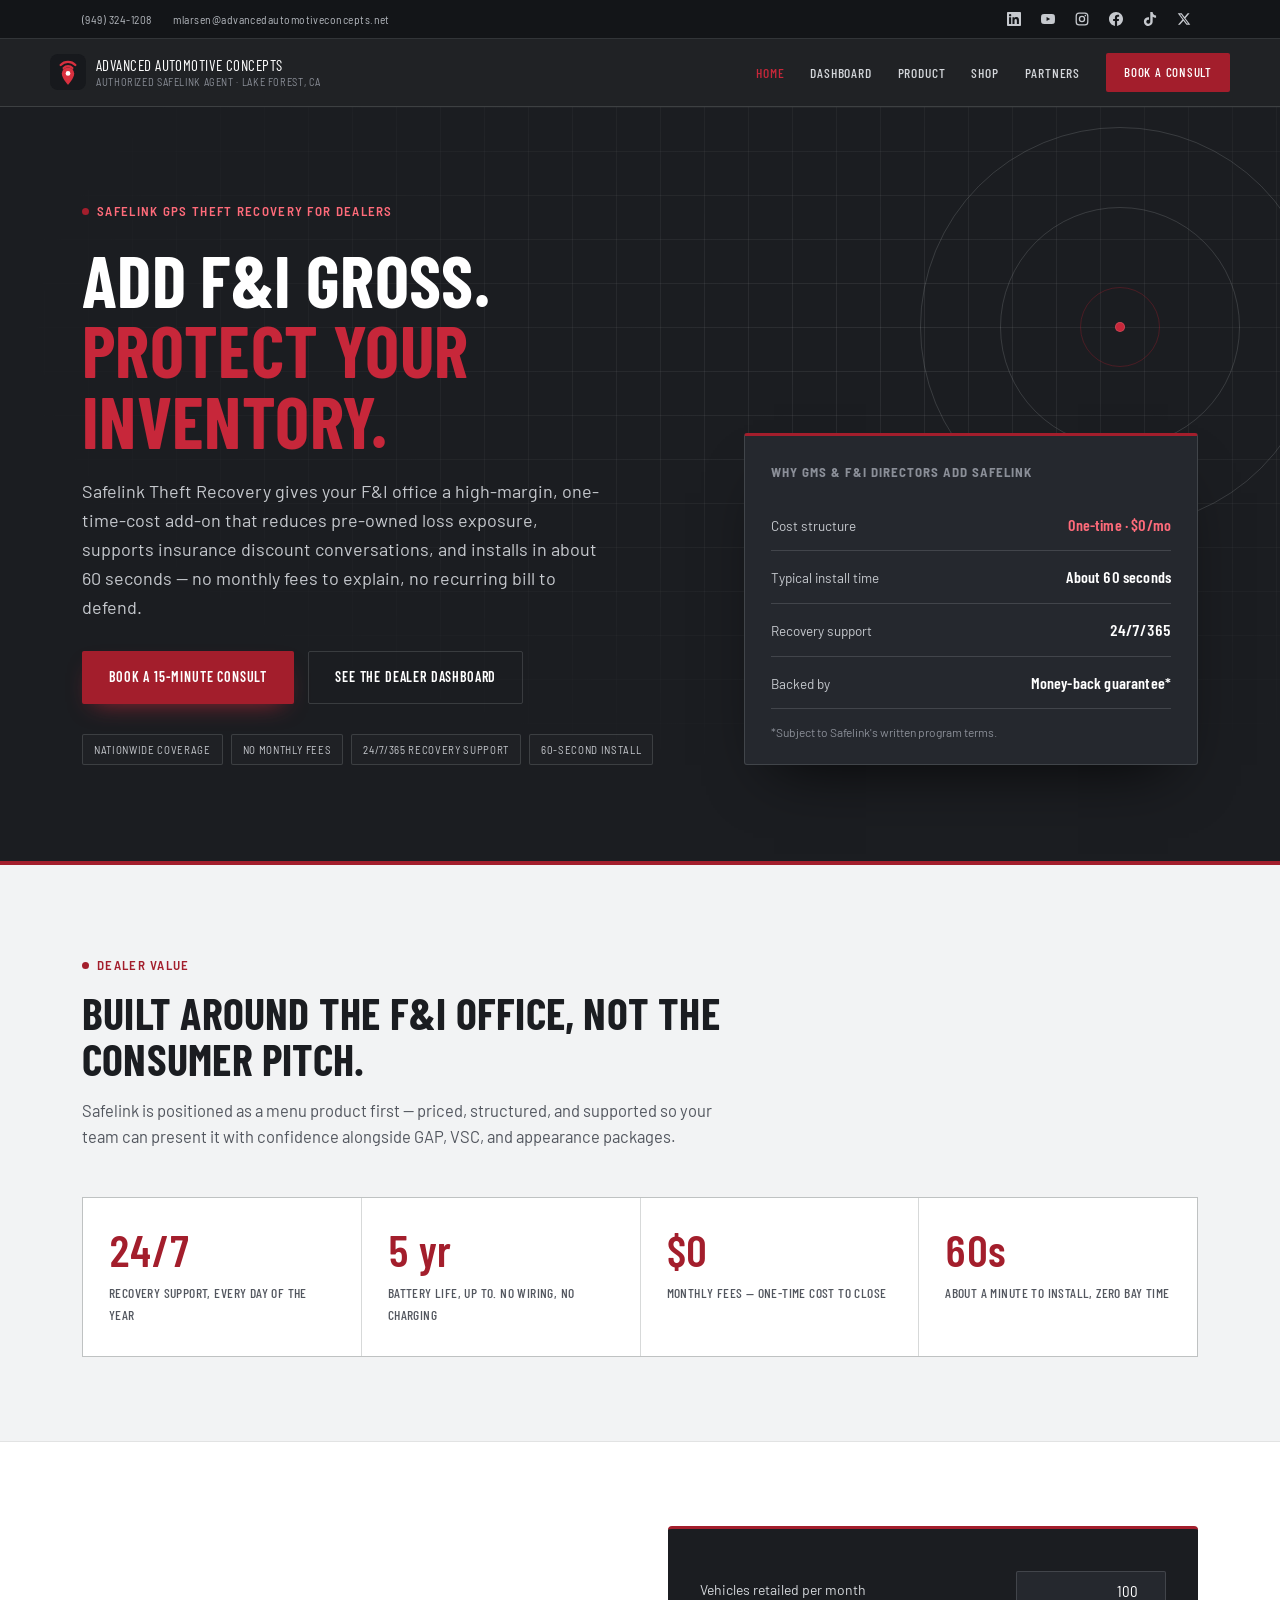
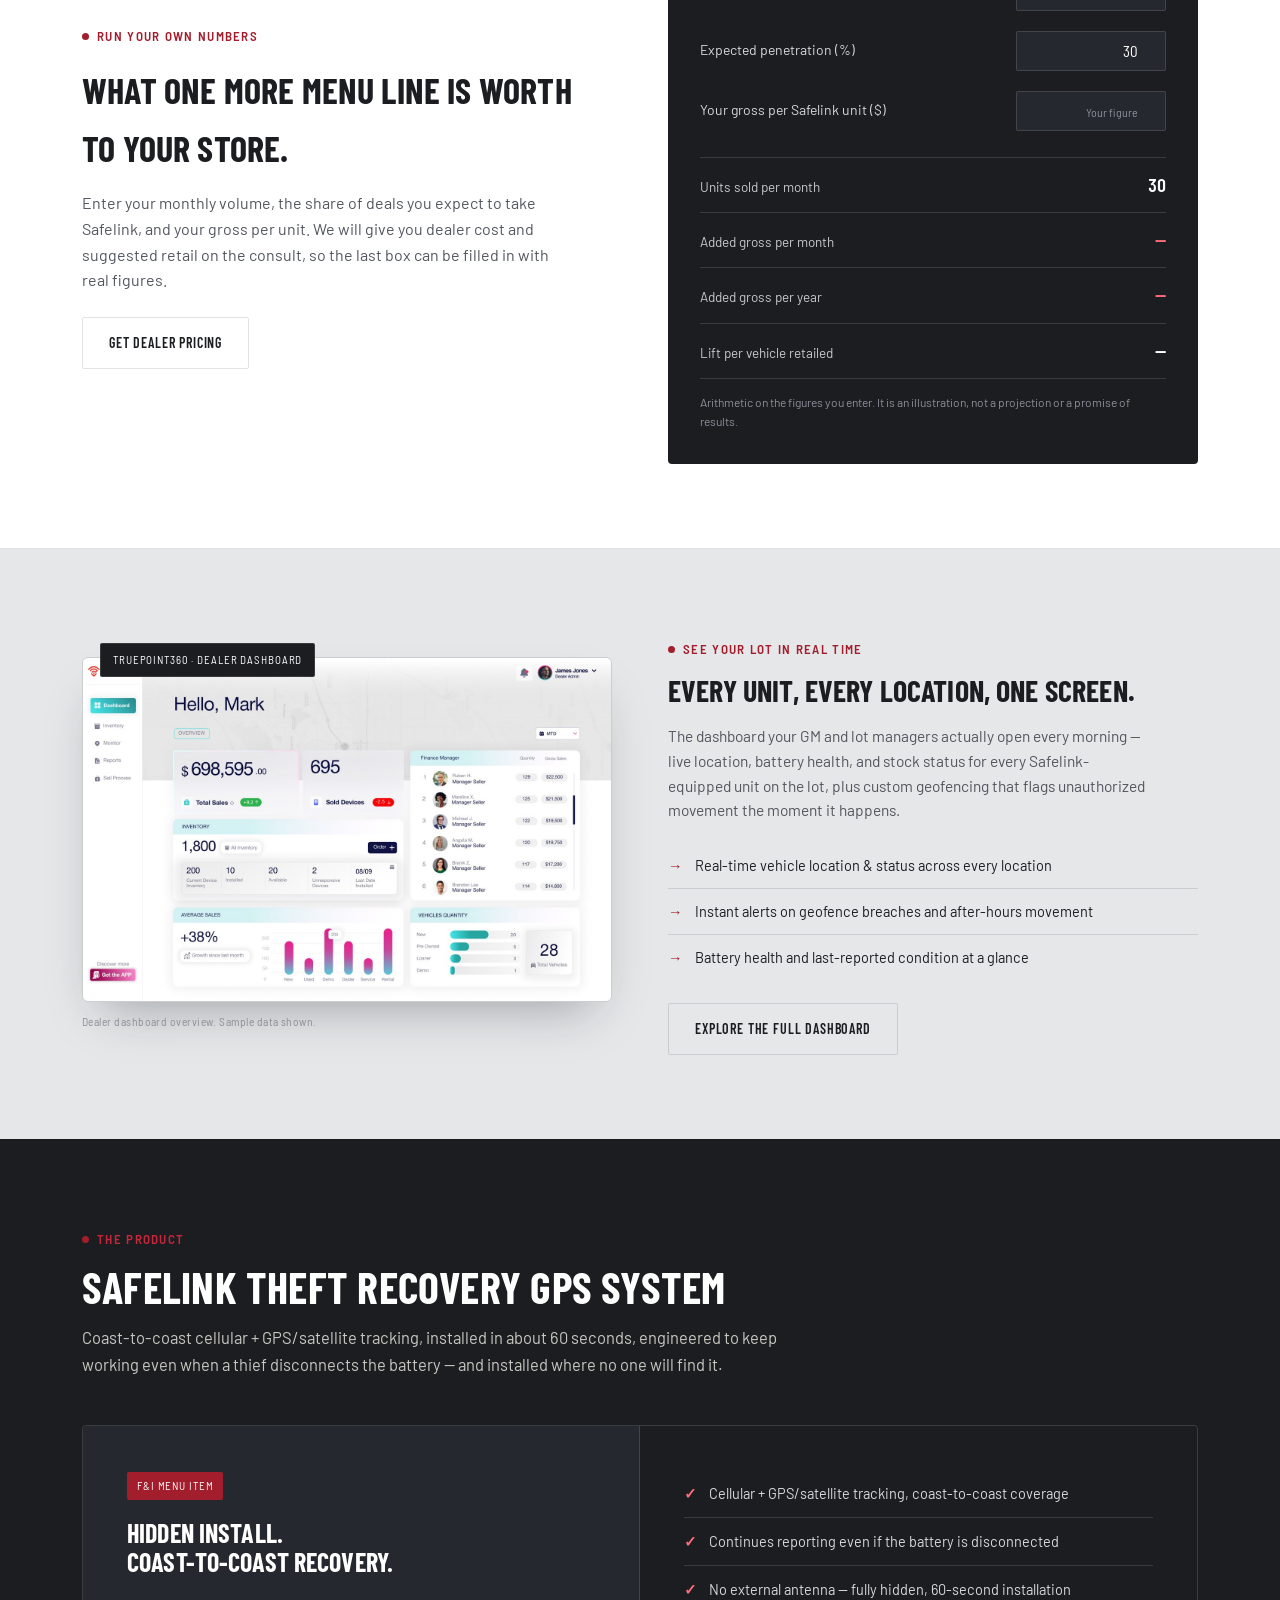
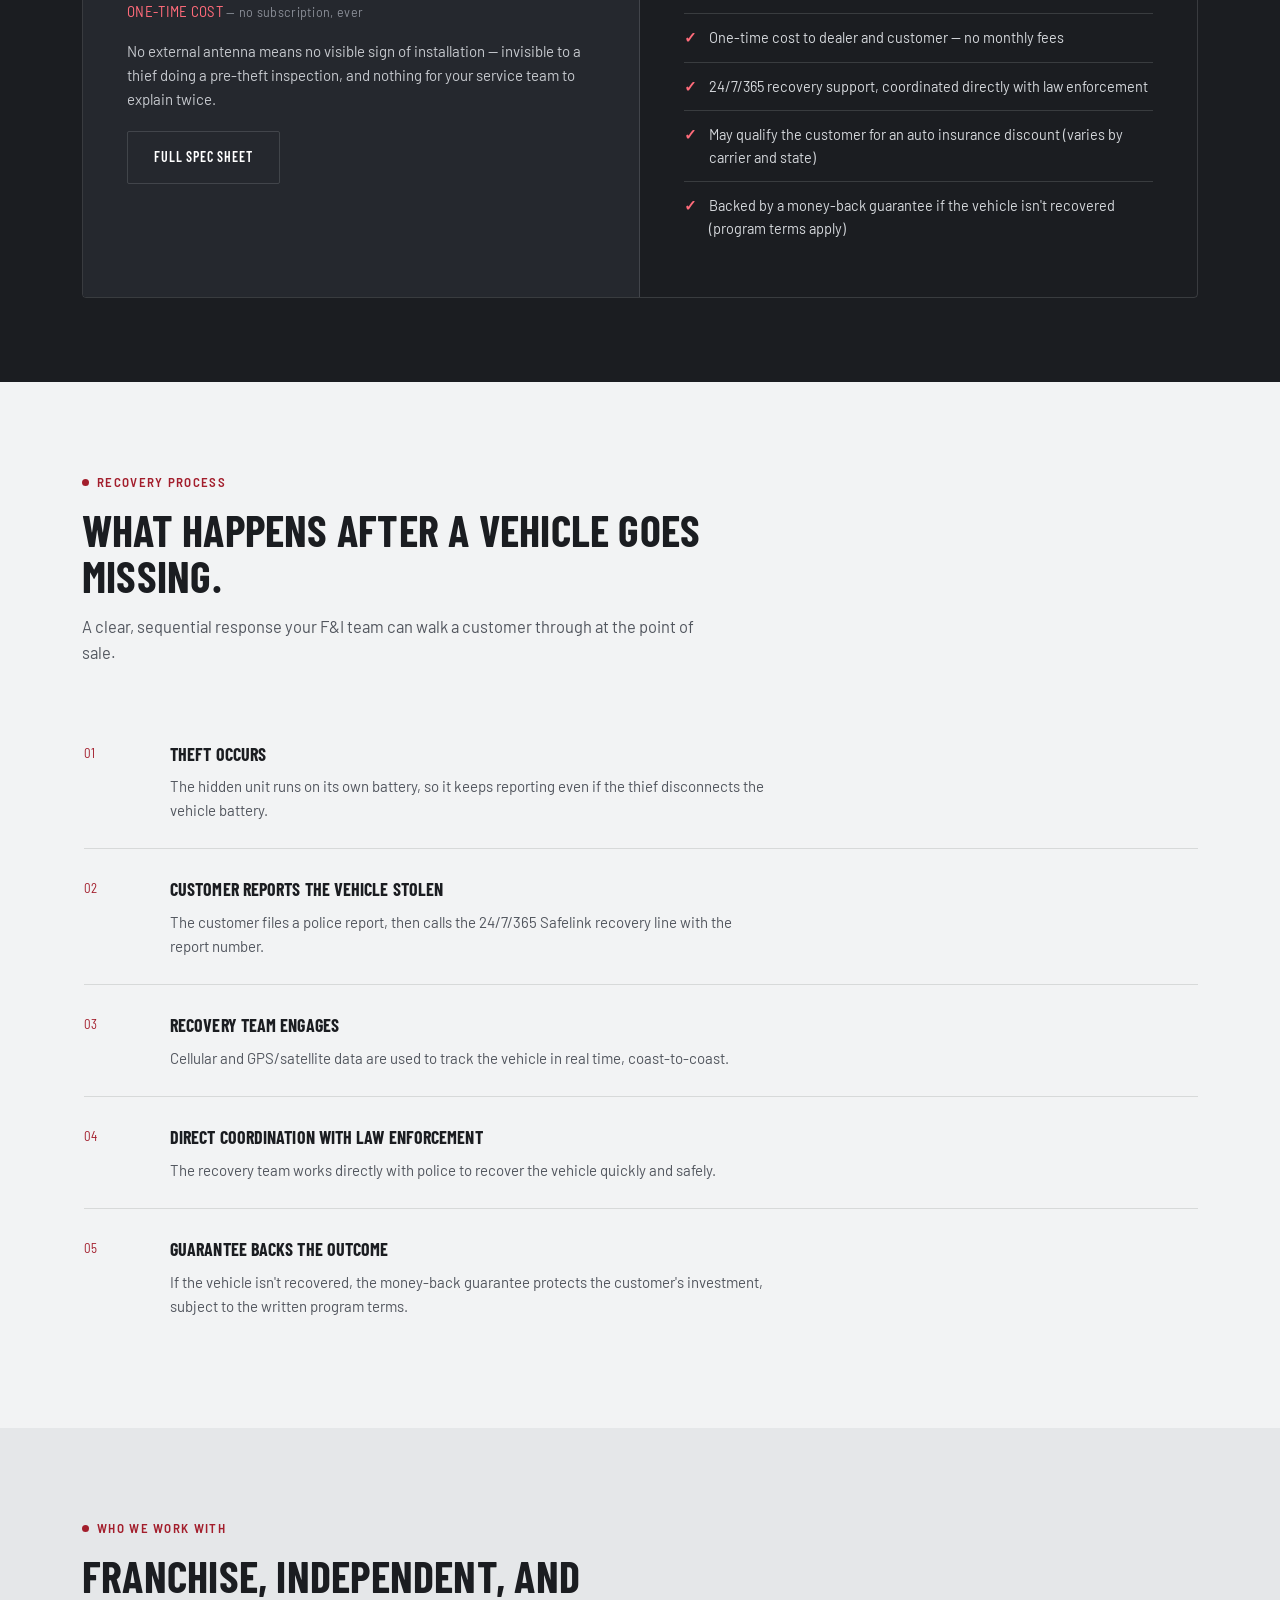
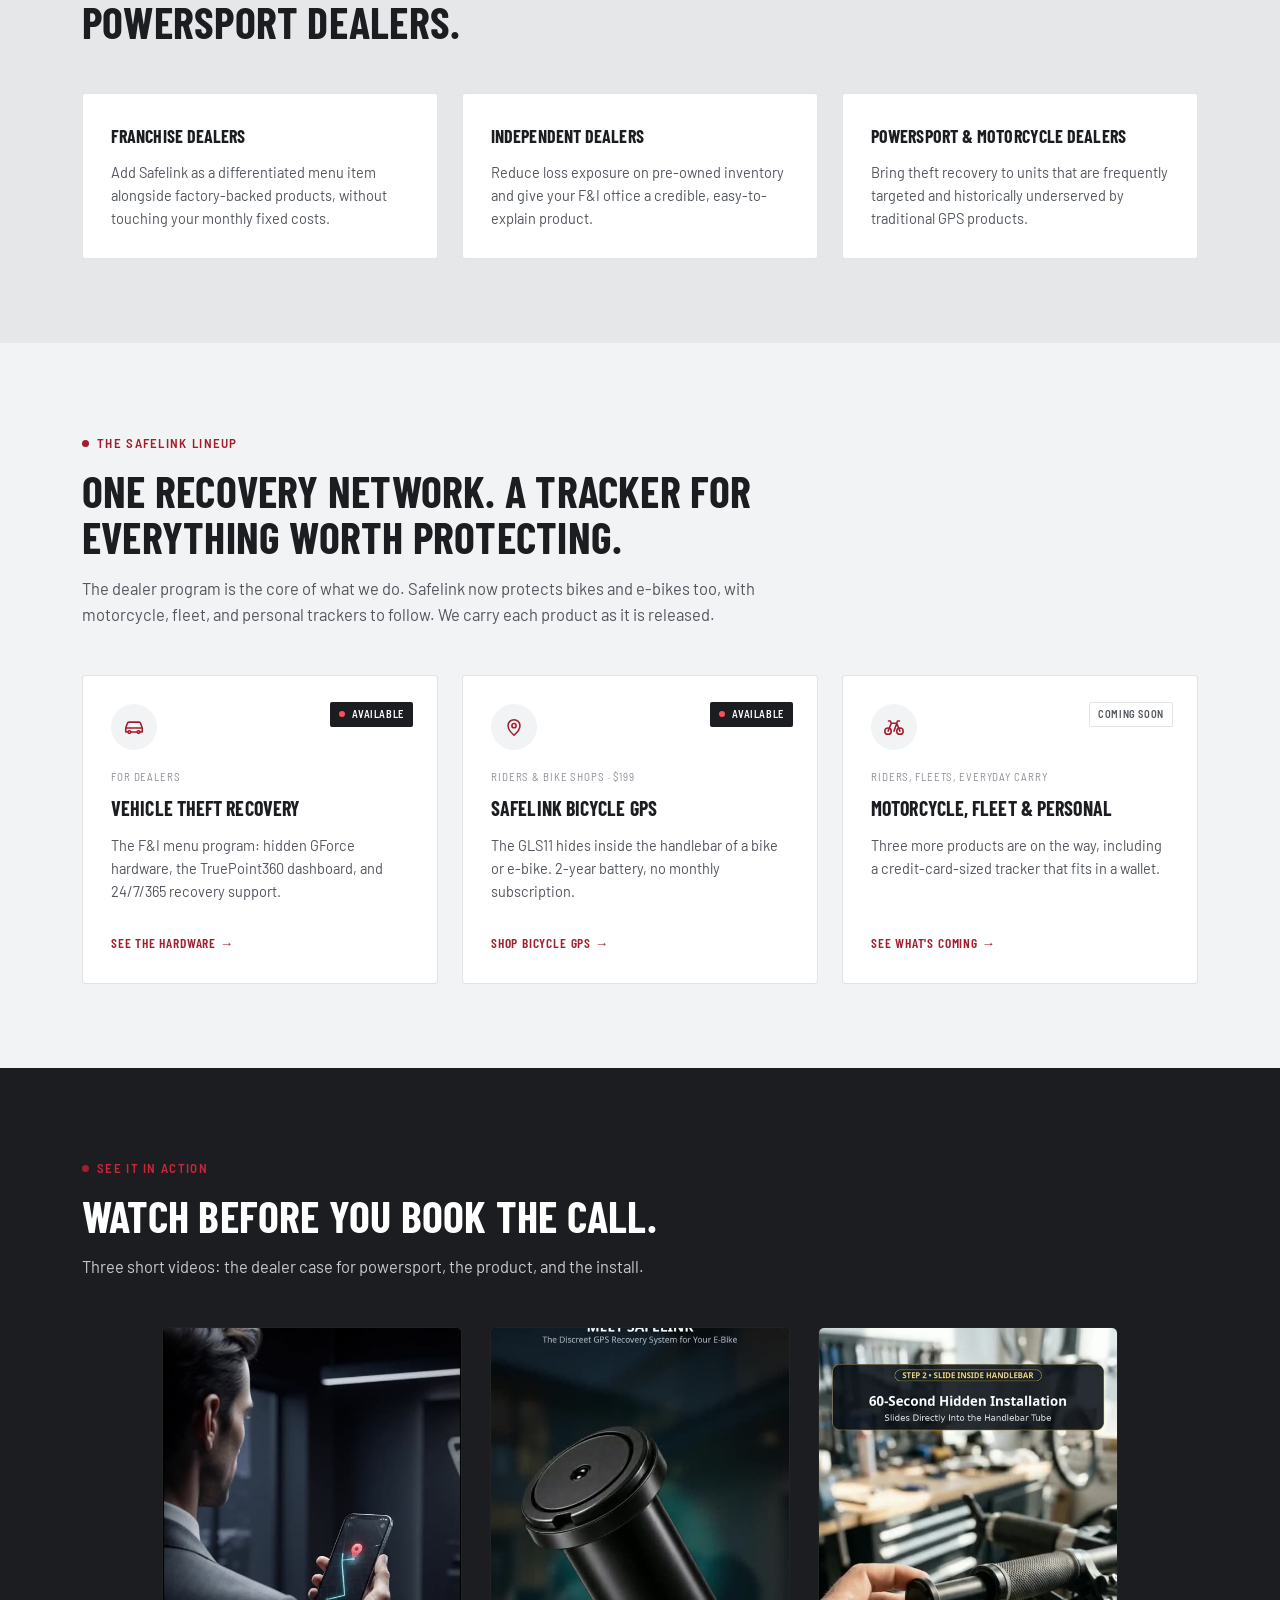
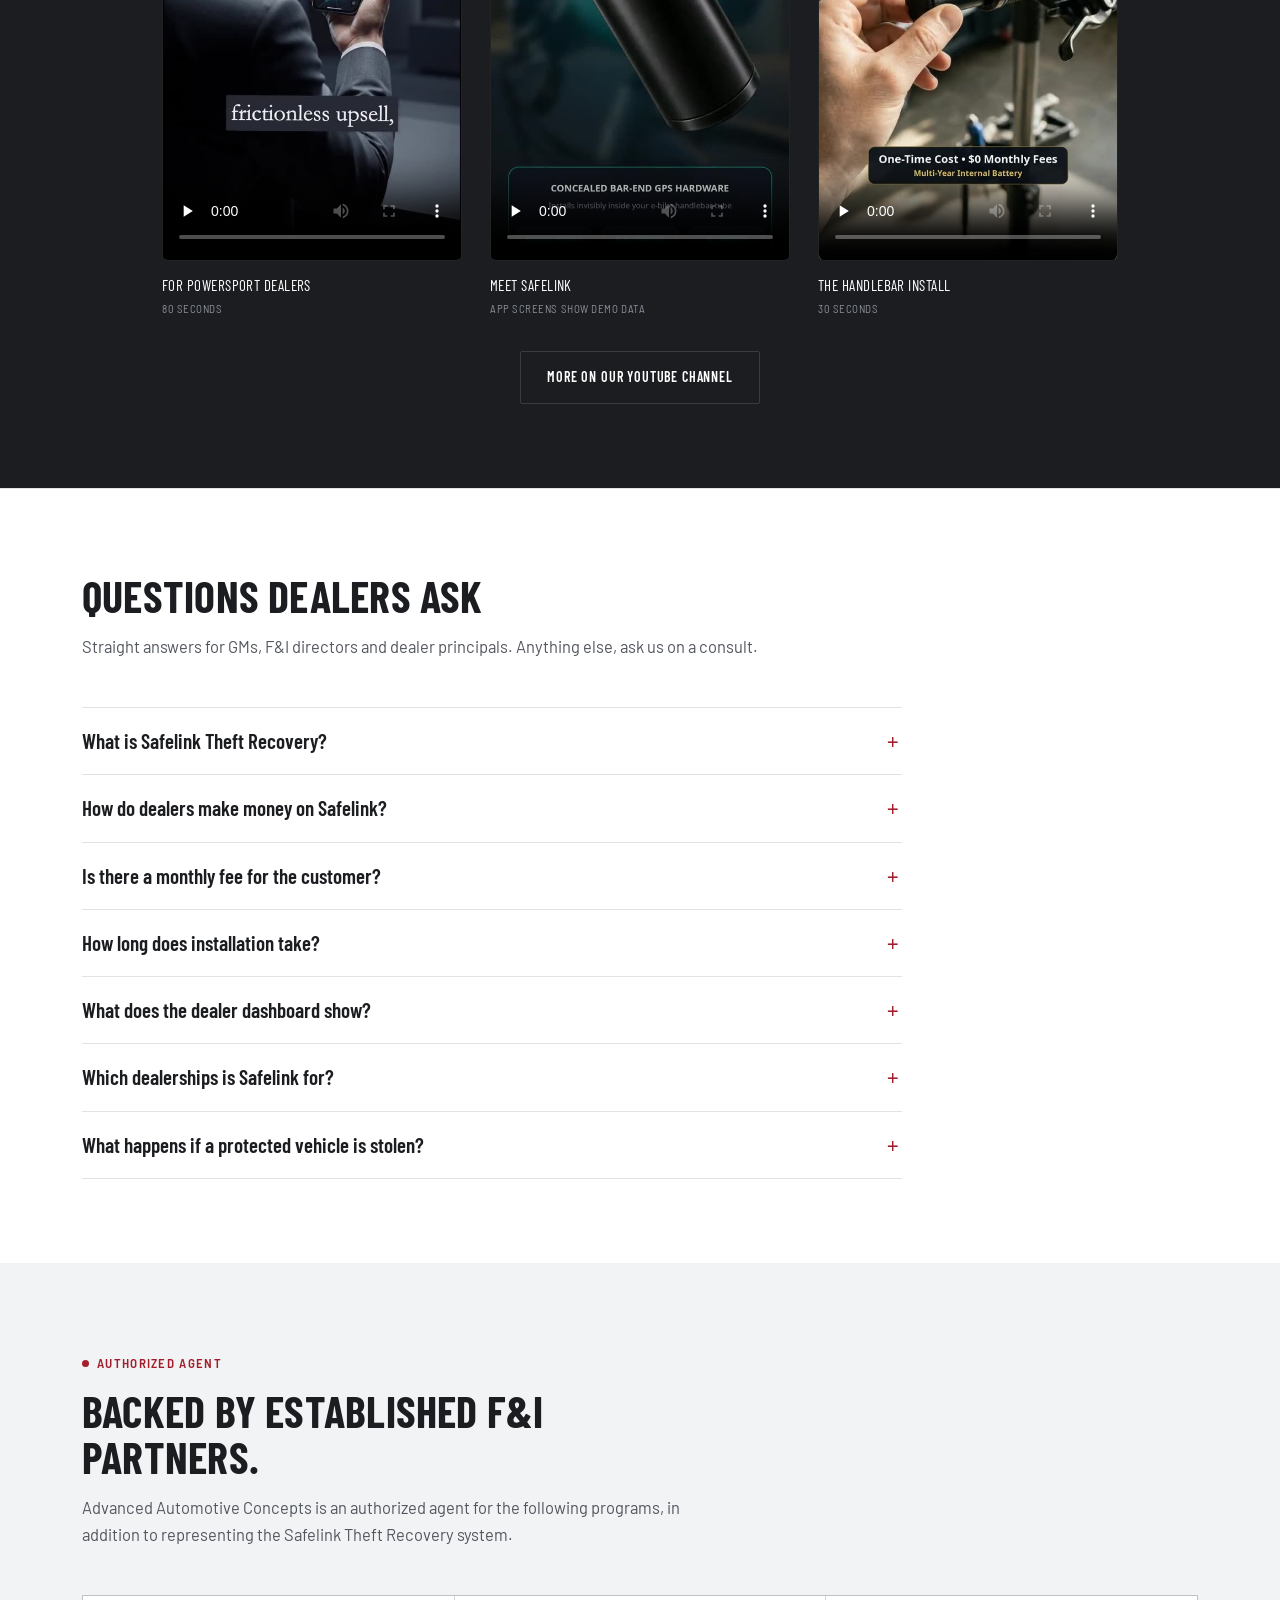
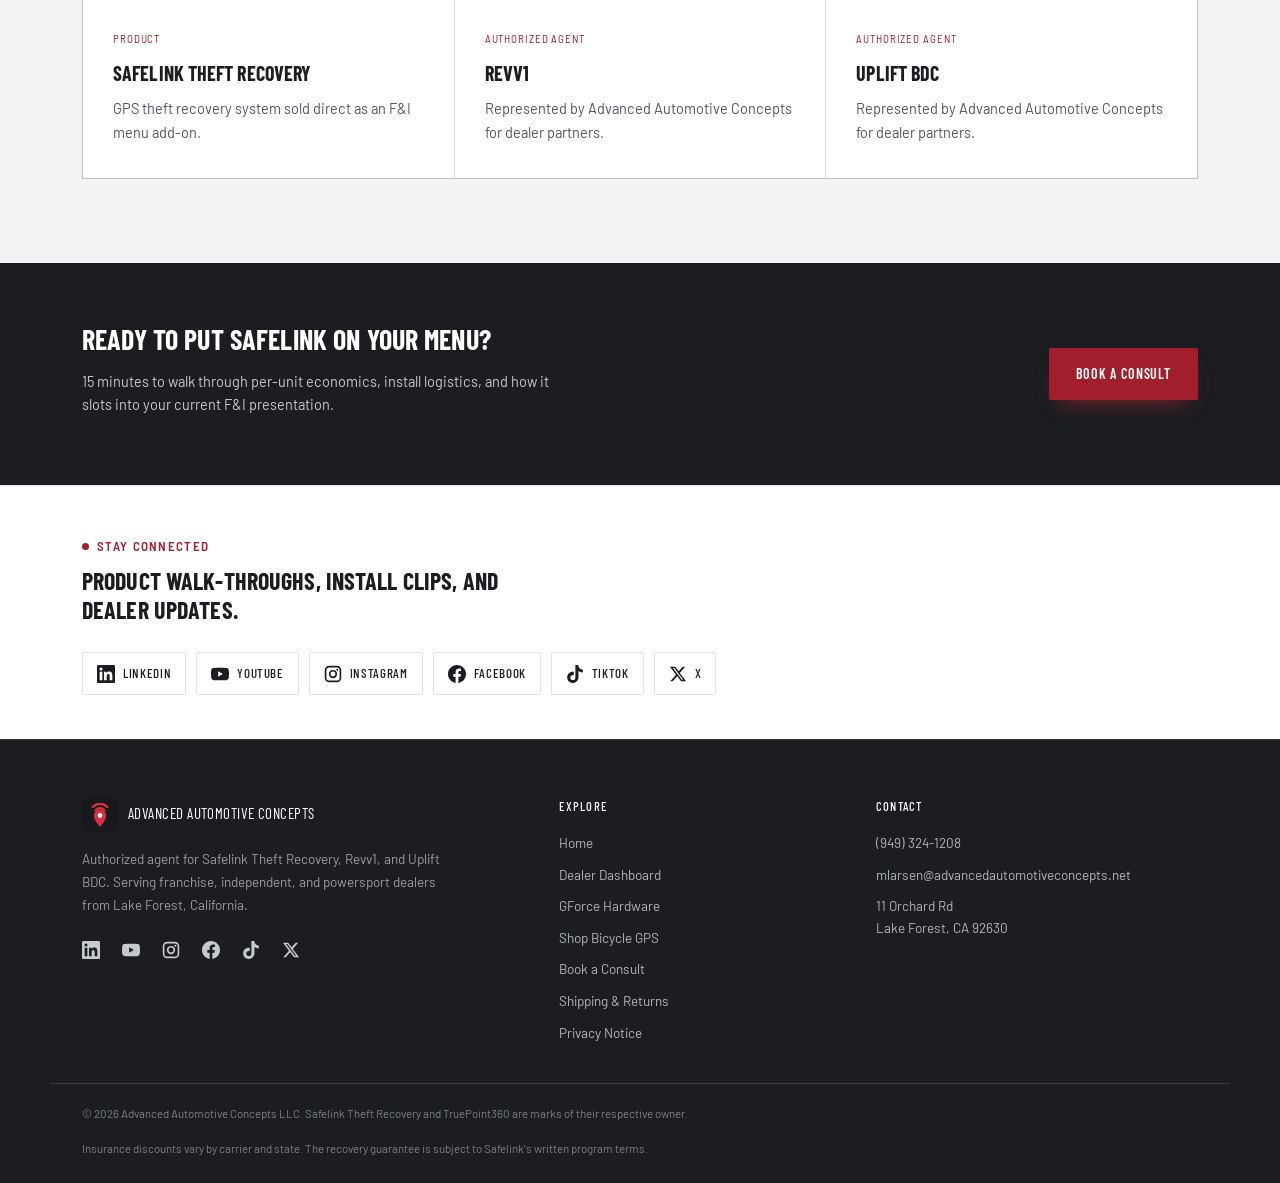
==== commit 0bb6a05d: "Production pass: brand type and color, favicon set, SEO/AEO structured data - Replace low-res PNG fa" ====
--- a/index.html
+++ b/index.html
@@ -6,43 +6,125 @@
 <title>Advanced Automotive Concepts — Safelink Theft Recovery for Dealers</title>
 <meta name="description" content="Safelink GPS theft recovery — a profitable, no-monthly-fee F&I menu product for franchise, independent, and powersport dealers. See the live dealer dashboard.">
 <link rel="preconnect" href="https://fonts.googleapis.com">
-<link href="https://fonts.googleapis.com/css2?family=Oswald:wght@400;500;600;700&family=Inter:wght@400;500;600;700&family=JetBrains+Mono:wght@400;500;600&display=swap" rel="stylesheet">
+<link rel="preconnect" href="https://fonts.gstatic.com" crossorigin>
+<link href="https://fonts.googleapis.com/css2?family=Barlow+Condensed:wght@500;600;700&family=Barlow+Semi+Condensed:wght@500;600&family=Barlow:wght@400;500;600&display=swap" rel="stylesheet">
 <link rel="stylesheet" href="assets/css/style.css">
 <link rel="canonical" href="https://advancedautomotiveconcepts.net/">
-<link rel="icon" type="image/png" href="assets/img/logo.png">
-<meta name="theme-color" content="#1B1D21">
+<link rel="icon" href="/favicon.ico" sizes="48x48">
+<link rel="icon" href="/favicon.svg" type="image/svg+xml">
+<link rel="apple-touch-icon" href="/apple-touch-icon.png">
+<link rel="manifest" href="/site.webmanifest">
+<meta name="theme-color" content="#17191D">
 <meta property="og:type" content="website">
 <meta property="og:site_name" content="Advanced Automotive Concepts">
+<meta property="og:locale" content="en_US">
 <meta property="og:title" content="Advanced Automotive Concepts — Safelink Theft Recovery for Dealers">
 <meta property="og:description" content="Safelink GPS theft recovery — a profitable, no-monthly-fee F&I menu product for franchise, independent, and powersport dealers. See the live dealer dashboard.">
 <meta property="og:url" content="https://advancedautomotiveconcepts.net/">
-<meta property="og:image" content="https://advancedautomotiveconcepts.net/assets/img/dash-inventory.jpg">
+<meta property="og:image" content="https://advancedautomotiveconcepts.net/assets/img/dash-overview.jpg">
 <meta name="twitter:card" content="summary_large_image">
 <meta name="twitter:site" content="@AdvAutoConcepts">
+<meta name="twitter:title" content="Advanced Automotive Concepts — Safelink Theft Recovery for Dealers">
+<meta name="twitter:description" content="Safelink GPS theft recovery — a profitable, no-monthly-fee F&I menu product for franchise, independent, and powersport dealers. See the live dealer dashboard.">
+<meta name="twitter:image" content="https://advancedautomotiveconcepts.net/assets/img/dash-overview.jpg">
 <script type="application/ld+json">
 {
   "@context": "https://schema.org",
-  "@type": "Organization",
-  "name": "Advanced Automotive Concepts",
-  "url": "https://advancedautomotiveconcepts.net",
-  "logo": "https://advancedautomotiveconcepts.net/assets/img/logo.png",
-  "telephone": "+1-949-324-1208",
-  "email": "mlarsen@advancedautomotiveconcepts.net",
-  "address": {
-    "@type": "PostalAddress",
-    "streetAddress": "11 Orchard Rd",
-    "addressLocality": "Lake Forest",
-    "addressRegion": "CA",
-    "postalCode": "92630",
-    "addressCountry": "US"
-  },
-  "sameAs": [
-    "https://www.linkedin.com/company/advancedautomotiveconcepts",
-    "https://www.youtube.com/@AdvancedAutomotiveConcepts",
-    "https://www.instagram.com/advancedautomotiveconcepts",
-    "https://www.facebook.com/advancedautomotiveconcepts/",
-    "https://www.tiktok.com/@advancedautoconcepts",
-    "https://x.com/AdvAutoConcepts"
+  "@graph": [
+    {
+      "@type": "Organization",
+      "@id": "https://advancedautomotiveconcepts.net/#org",
+      "name": "Advanced Automotive Concepts",
+      "legalName": "Advanced Automotive Concepts LLC",
+      "url": "https://advancedautomotiveconcepts.net/",
+      "logo": "https://advancedautomotiveconcepts.net/assets/img/icon-512.png",
+      "description": "Authorized agent for Safelink Theft Recovery, Revv1 and Uplift BDC, serving franchise, independent and powersport dealers.",
+      "telephone": "+1-949-324-1208",
+      "email": "mlarsen@advancedautomotiveconcepts.net",
+      "address": {"@type": "PostalAddress", "streetAddress": "11 Orchard Rd", "addressLocality": "Lake Forest", "addressRegion": "CA", "postalCode": "92630", "addressCountry": "US"},
+      "areaServed": {"@type": "Country", "name": "United States"},
+      "knowsAbout": ["GPS theft recovery", "F&I menu products", "Dealer inventory tracking", "Bicycle and e-bike GPS trackers"],
+      "contactPoint": {"@type": "ContactPoint", "telephone": "+1-949-324-1208", "contactType": "sales", "areaServed": "US", "availableLanguage": "English"},
+      "sameAs": [
+        "https://www.linkedin.com/company/advancedautomotiveconcepts",
+        "https://www.youtube.com/@AdvancedAutomotiveConcepts",
+        "https://www.instagram.com/advancedautomotiveconcepts",
+        "https://www.facebook.com/advancedautomotiveconcepts/",
+        "https://www.tiktok.com/@advancedautoconcepts",
+        "https://x.com/AdvAutoConcepts"
+      ]
+    },
+    {
+      "@type": "WebSite",
+      "@id": "https://advancedautomotiveconcepts.net/#website",
+      "url": "https://advancedautomotiveconcepts.net/",
+      "name": "Advanced Automotive Concepts",
+      "publisher": {"@id": "https://advancedautomotiveconcepts.net/#org"}
+    }
+  ]
+}
+</script>
+<script type="application/ld+json">
+{
+  "@context": "https://schema.org",
+  "@type": "FAQPage",
+  "mainEntity": [
+    {
+      "@type": "Question",
+      "name": "What is Safelink Theft Recovery?",
+      "acceptedAnswer": {
+        "@type": "Answer",
+        "text": "Safelink is a hidden GPS theft-recovery system for vehicles. Dealers sell it as a one-time F&I menu product with no monthly fees, and Safelink's 24/7/365 recovery team works with law enforcement when a protected vehicle is stolen."
+      }
+    },
+    {
+      "@type": "Question",
+      "name": "How do dealers make money on Safelink?",
+      "acceptedAnswer": {
+        "@type": "Answer",
+        "text": "The dealer buys the unit at dealer cost and sells it on the F&I menu at a retail price the store sets, keeping the difference as gross. Use the calculator above with your own volume and gross, and we will give you dealer cost on a 15-minute consult."
+      }
+    },
+    {
+      "@type": "Question",
+      "name": "Is there a monthly fee for the customer?",
+      "acceptedAnswer": {
+        "@type": "Answer",
+        "text": "No. Safelink for vehicles is a one-time purchase with no monthly or yearly subscription."
+      }
+    },
+    {
+      "@type": "Question",
+      "name": "How long does installation take?",
+      "acceptedAnswer": {
+        "@type": "Answer",
+        "text": "About 60 seconds. The unit mounts magnetically in a concealed location with no wiring, no drilling and no external antenna, so it needs no bay time."
+      }
+    },
+    {
+      "@type": "Question",
+      "name": "What does the dealer dashboard show?",
+      "acceptedAnswer": {
+        "@type": "Answer",
+        "text": "Every Safelink-equipped unit reports into the dealer dashboard: live location, battery health, stock status and geofence alerts for unauthorized movement, on or off the lot."
+      }
+    },
+    {
+      "@type": "Question",
+      "name": "Which dealerships is Safelink for?",
+      "acceptedAnswer": {
+        "@type": "Answer",
+        "text": "Franchise, independent, and powersport and motorcycle dealers. Advanced Automotive Concepts in Lake Forest, California, is an authorized Safelink agent serving all three."
+      }
+    },
+    {
+      "@type": "Question",
+      "name": "What happens if a protected vehicle is stolen?",
+      "acceptedAnswer": {
+        "@type": "Answer",
+        "text": "The customer files a police report and contacts Safelink's 24/7/365 recovery line. The device switches into a high-frequency recovery mode and the recovery team coordinates directly with police. A money-back guarantee applies under Safelink's written program terms."
+      }
+    }
   ]
 }
 </script>
@@ -69,7 +151,7 @@
   </div>
   <div class="wrap nav">
     <a href="index.html" class="brand">
-      <img src="assets/img/logo.png" alt="Advanced Automotive Concepts" width="38" height="36">
+      <img src="favicon.svg" alt="" width="36" height="36">
       <div class="brand-text">ADVANCED AUTOMOTIVE CONCEPTS
         <span>AUTHORIZED SAFELINK AGENT · LAKE FOREST, CA</span>
       </div>
@@ -78,7 +160,7 @@
       <a href="index.html" class="active">Home</a>
       <a href="platform.html">Dashboard</a>
       <a href="product.html">Product</a>
-      <a href="lineup.html">Lineup</a>
+      <a href="lineup.html">Shop</a>
       <a href="index.html#partners">Partners</a>
       <a href="contact.html" class="nav-cta">Book a Consult</a>
     </nav>
@@ -92,7 +174,7 @@
     <a href="index.html" class="active">Home</a>
     <a href="platform.html">Dashboard</a>
     <a href="product.html">Product</a>
-    <a href="lineup.html">Lineup</a>
+    <a href="lineup.html">Shop</a>
     <a href="index.html#partners">Partners</a>
     <a href="contact.html" class="nav-cta">Book a Consult</a>
     <div class="social-row mobile-social">
@@ -138,12 +220,12 @@
 
 <section id="value">
   <div class="wrap">
-    <div class="section-head fade-up">
+    <div class="section-head">
       <div class="coord">DEALER VALUE</div>
       <h2>Built around the F&amp;I office, not the consumer pitch.</h2>
       <p>Safelink is positioned as a menu product first — priced, structured, and supported so your team can present it with confidence alongside GAP, VSC, and appearance packages.</p>
     </div>
-    <div class="value-grid fade-up">
+    <div class="value-grid">
       <div class="value-cell">
         <div class="num">24/7</div>
         <div class="cap">Recovery support, every day of the year</div>
@@ -166,12 +248,12 @@
 
 <section id="economics" style="background:var(--white);border-top:1px solid var(--line);border-bottom:1px solid var(--line);">
   <div class="wrap">
-    <div class="calc fade-up">
+    <div class="calc">
       <div class="calc-copy">
         <div class="coord">RUN YOUR OWN NUMBERS</div>
         <h2>What one more menu line is worth to your store.</h2>
         <p>Enter your monthly volume, the share of deals you expect to take Safelink, and your gross per unit. We will give you dealer cost and suggested retail on the consult, so the last box can be filled in with real figures.</p>
-        <a href="contact.html" class="btn btn-dark">Get dealer pricing</a>
+        <a href="contact.html?interest=Dealer%20F%26I%20program" id="calcCta" class="btn btn-dark">Get dealer pricing</a>
       </div>
       <form class="calc-box" id="calcForm" onsubmit="return false;">
         <div class="calc-row">
@@ -200,7 +282,7 @@
 
 <section style="background:var(--paper-dim);">
   <div class="wrap">
-    <div class="split fade-up">
+    <div class="split">
       <div class="split-media">
         <span class="shot-tag mono">TRUEPOINT360 · DEALER DASHBOARD</span>
         <img class="shot" src="assets/img/dash-overview.jpg" width="1400" height="910" alt="Safelink dealer dashboard overview showing total sales, devices sold, inventory counts, and sales by finance manager, with sample data">
@@ -225,12 +307,12 @@
 
 <section class="menu-wrap" id="product">
   <div class="wrap">
-    <div class="section-head fade-up" style="max-width:720px;">
+    <div class="section-head" style="max-width:720px;">
       <div class="coord" style="color:var(--red-bright);">THE PRODUCT</div>
       <h2 style="color:#fff;">Safelink Theft Recovery GPS System</h2>
       <p style="color:#C9C7C1;">Coast-to-coast cellular + GPS/satellite tracking, installed in about 60 seconds, engineered to keep working even when a thief disconnects the battery — and installed where no one will find it.</p>
     </div>
-    <div class="menu-card fade-up">
+    <div class="menu-card">
       <div class="menu-side left">
         <span class="menu-tag mono">F&amp;I MENU ITEM</span>
         <h3>Hidden install.<br>Coast-to-coast recovery.</h3>
@@ -259,12 +341,12 @@
 
 <section id="process">
   <div class="wrap">
-    <div class="section-head fade-up">
+    <div class="section-head">
       <div class="coord">RECOVERY PROCESS</div>
       <h2>What happens after a vehicle goes missing.</h2>
       <p>A clear, sequential response your F&amp;I team can walk a customer through at the point of sale.</p>
     </div>
-    <div class="timeline fade-up">
+    <div class="timeline">
       <div class="tl-item">
         <div class="tl-num mono">01</div>
         <div class="tl-body"><h4>Theft occurs</h4><p>The hidden unit runs on its own battery, so it keeps reporting even if the thief disconnects the vehicle battery.</p></div>
@@ -291,11 +373,11 @@
 
 <section id="serve" style="background:var(--paper-dim);">
   <div class="wrap">
-    <div class="section-head fade-up">
+    <div class="section-head">
       <div class="coord">WHO WE WORK WITH</div>
       <h2>Franchise, independent, and powersport dealers.</h2>
     </div>
-    <div class="serve-grid fade-up">
+    <div class="serve-grid">
       <div class="serve-card">
         <h4>Franchise Dealers</h4>
         <p>Add Safelink as a differentiated menu item alongside factory-backed products, without touching your monthly fixed costs.</p>
@@ -314,19 +396,19 @@
 
 <section id="lineup">
   <div class="wrap">
-    <div class="section-head wide fade-up">
+    <div class="section-head wide">
       <div class="coord">THE SAFELINK LINEUP</div>
       <h2>One recovery network. A tracker for everything worth protecting.</h2>
       <p>The dealer program is the core of what we do. Safelink now protects bikes and e-bikes too, with motorcycle, fleet, and personal trackers to follow. We carry each product as it is released.</p>
     </div>
-    <div class="lineup-grid fade-up">
-      <div class="lu-card featured">
+    <div class="lineup-grid">
+      <div class="lu-card">
         <span class="lu-status live">Available</span>
         <div class="lu-icon"><svg viewBox="0 0 24 24" width="22" height="22" fill="none" stroke="currentColor" stroke-width="1.7" stroke-linecap="round" stroke-linejoin="round" aria-hidden="true"><path d="M3 13l1.800-5a2 2 0 0 1 1.900-1.300h10.600a2 2 0 0 1 1.900 1.300L21 13v4.500h-2.500M3 13v4.500h2.500M3 13h18M8 17.500h8"/><circle cx="7" cy="17.500" r="1.500"/><circle cx="17" cy="17.500" r="1.500"/></svg></div>
         <div class="lu-aud">For dealers</div>
         <h4>Vehicle theft recovery</h4>
         <p>The F&amp;I menu program: hidden GForce hardware, the TruePoint360 dashboard, and 24/7/365 recovery support.</p>
-        <div class="lu-foot"><a class="lu-link" href="product.html" style="color:#fff;">See the hardware</a></div>
+        <div class="lu-foot"><a class="lu-link" href="product.html">See the hardware</a></div>
       </div>
       <div class="lu-card">
         <span class="lu-status live">Available</span>
@@ -350,12 +432,12 @@
 
 <section class="video-wrap" id="videos">
   <div class="wrap">
-    <div class="section-head wide fade-up">
+    <div class="section-head wide">
       <div class="coord">SEE IT IN ACTION</div>
       <h2>Watch before you book the call.</h2>
       <p>Three short videos: the dealer case for powersport, the product, and the install.</p>
     </div>
-    <div class="vgrid fade-up">
+    <div class="vgrid">
       <figure class="vcard">
         <video controls preload="none" playsinline poster="assets/img/poster-powersport.jpg" src="assets/video/powersport-dealer.mp4"></video>
         <figcaption>For powersport dealers <span>80 seconds</span></figcaption>
@@ -369,20 +451,59 @@
         <figcaption>The handlebar install <span>30 seconds</span></figcaption>
       </figure>
     </div>
-    <div class="fade-up" style="margin-top:34px;text-align:center;">
+    <div style="margin-top:34px;text-align:center;">
       <a href="https://www.youtube.com/@AdvancedAutomotiveConcepts" target="_blank" rel="noopener" class="btn btn-ghost">More on our YouTube channel</a>
     </div>
   </div>
 </section>
 
+<section id="faq" style="background:var(--white);border-top:1px solid var(--line);">
+  <div class="wrap">
+    <div class="section-head wide">
+      <h2>Questions dealers ask</h2>
+      <p>Straight answers for GMs, F&amp;I directors and dealer principals. Anything else, ask us on a consult.</p>
+    </div>
+    <div class="faq">
+      <details>
+        <summary>What is Safelink Theft Recovery?</summary>
+        <p>Safelink is a hidden GPS theft-recovery system for vehicles. Dealers sell it as a one-time F&amp;I menu product with no monthly fees, and Safelink's 24/7/365 recovery team works with law enforcement when a protected vehicle is stolen.</p>
+      </details>
+      <details>
+        <summary>How do dealers make money on Safelink?</summary>
+        <p>The dealer buys the unit at dealer cost and sells it on the F&amp;I menu at a retail price the store sets, keeping the difference as gross. Use the calculator above with your own volume and gross, and we will give you dealer cost on a 15-minute consult.</p>
+      </details>
+      <details>
+        <summary>Is there a monthly fee for the customer?</summary>
+        <p>No. Safelink for vehicles is a one-time purchase with no monthly or yearly subscription.</p>
+      </details>
+      <details>
+        <summary>How long does installation take?</summary>
+        <p>About 60 seconds. The unit mounts magnetically in a concealed location with no wiring, no drilling and no external antenna, so it needs no bay time.</p>
+      </details>
+      <details>
+        <summary>What does the dealer dashboard show?</summary>
+        <p>Every Safelink-equipped unit reports into the dealer dashboard: live location, battery health, stock status and geofence alerts for unauthorized movement, on or off the lot.</p>
+      </details>
+      <details>
+        <summary>Which dealerships is Safelink for?</summary>
+        <p>Franchise, independent, and powersport and motorcycle dealers. Advanced Automotive Concepts in Lake Forest, California, is an authorized Safelink agent serving all three.</p>
+      </details>
+      <details>
+        <summary>What happens if a protected vehicle is stolen?</summary>
+        <p>The customer files a police report and contacts Safelink's 24/7/365 recovery line. The device switches into a high-frequency recovery mode and the recovery team coordinates directly with police. A money-back guarantee applies under Safelink's written program terms.</p>
+      </details>
+    </div>
+  </div>
+</section>
+
 <section id="partners">
   <div class="wrap">
-    <div class="section-head fade-up">
+    <div class="section-head">
       <div class="coord">AUTHORIZED AGENT</div>
       <h2>Backed by established F&amp;I partners.</h2>
       <p>Advanced Automotive Concepts is an authorized agent for the following programs, in addition to representing the Safelink Theft Recovery system.</p>
     </div>
-    <div class="partners fade-up">
+    <div class="partners">
       <div class="partner-cell">
         <span class="role mono">PRODUCT</span>
         <h4>Safelink Theft Recovery</h4>
@@ -433,7 +554,7 @@
   <div class="wrap foot-grid">
     <div class="foot-brand">
       <a href="index.html" class="brand">
-        <img src="assets/img/logo.png" alt="" width="38" height="36">
+        <img src="favicon.svg" alt="" width="36" height="36">
         <div class="brand-text">ADVANCED AUTOMOTIVE CONCEPTS</div>
       </a>
       <p>Authorized agent for Safelink Theft Recovery, Revv1, and Uplift BDC. Serving franchise, independent, and powersport dealers from Lake Forest, California.</p>
@@ -451,7 +572,7 @@
       <a href="index.html">Home</a>
       <a href="platform.html">Dealer Dashboard</a>
       <a href="product.html">GForce Hardware</a>
-      <a href="lineup.html">Product Lineup</a>
+      <a href="lineup.html">Shop Bicycle GPS</a>
       <a href="contact.html">Book a Consult</a>
       <a href="shipping-returns.html">Shipping &amp; Returns</a>
       <a href="privacy.html">Privacy Notice</a>
--- a/assets/css/style.css
+++ b/assets/css/style.css
@@ -5,12 +5,15 @@
   --red-bright:#C7273A;
   --steel:#52565E;
   --steel-light:#8B8F98;
-  --paper:#F3F1EC;
-  --paper-dim:#E7E3DA;
-  --teal:#2E8F82;
+  --paper:#F2F3F4;
+  --paper-dim:#E5E7E9;
+  --ok:#1E7A46;
+  --f-display:'Barlow Condensed','Arial Narrow',sans-serif;
+  --f-body:'Barlow',system-ui,-apple-system,'Segoe UI',sans-serif;
+  --f-label:'Barlow Semi Condensed','Arial Narrow',sans-serif;
   --white:#FFFFFF;
-  --line:rgba(27,29,33,0.12);
-  --line-dark:rgba(243,241,236,0.14);
+  --line:rgba(23,25,29,0.12);
+  --line-dark:rgba(242,243,244,0.14);
 }
 
 *{box-sizing:border-box;}
@@ -19,19 +22,19 @@
   margin:0;
   background:var(--paper);
   color:var(--ink);
-  font-family:'Inter',sans-serif;
+  font-family:var(--f-body);
   font-size:16px;
   line-height:1.6;
   -webkit-font-smoothing:antialiased;
 }
 h1,h2,h3,h4{
-  font-family:'Oswald',sans-serif;
+  font-family:var(--f-display);
   text-transform:uppercase;
   letter-spacing:0.01em;
   margin:0;
   font-weight:600;
 }
-.mono{ font-family:'JetBrains Mono',monospace; }
+.mono{ font-family:var(--f-label); }
 a{color:inherit;text-decoration:none;}
 img{max-width:100%;display:block;}
 .wrap{ max-width:1180px; margin:0 auto; padding:0 32px; }
@@ -39,7 +42,7 @@
 
 /* ---------- coordinate stamp motif ---------- */
 .coord{
-  font-family:'JetBrains Mono',monospace;
+  font-family:var(--f-label);
   font-size:12px;
   letter-spacing:0.12em;
   text-transform:uppercase;
@@ -67,7 +70,7 @@
 /* ---------- header ---------- */
 header{
   position:sticky;top:0;z-index:50;
-  background:rgba(27,29,33,0.96);
+  background:rgba(23,25,29,0.96);
   backdrop-filter:blur(6px);
   border-bottom:1px solid var(--line-dark);
 }
@@ -75,7 +78,7 @@
 .brand{display:flex;align-items:center;gap:10px;}
 .brand img{height:36px;width:auto;}
 .brand-text{
-  font-family:'Oswald',sans-serif;
+  font-family:var(--f-display);
   color:var(--white);
   font-size:15px;
   letter-spacing:0.03em;
@@ -83,7 +86,7 @@
 }
 .brand-text span{
   display:block;
-  font-family:'JetBrains Mono',monospace;
+  font-family:var(--f-label);
   text-transform:none;
   font-size:10.5px;
   letter-spacing:0.06em;
@@ -92,11 +95,11 @@
 }
 .nav-links{display:flex;gap:26px;align-items:center;}
 .nav-links a{
-  color:#D7D5CF;
+  color:#D5D8DC;
   font-size:13.5px;
   letter-spacing:0.04em;
   text-transform:uppercase;
-  font-family:'Oswald',sans-serif;
+  font-family:var(--f-display);
   font-weight:500;
   transition:color .15s;
 }
@@ -132,7 +135,7 @@
   padding:8px 20px 18px;
 }
 .mobile-menu a{
-  color:#D7D5CF;font-family:'Oswald',sans-serif;font-size:15px;letter-spacing:0.03em;
+  color:#D5D8DC;font-family:var(--f-display);font-size:15px;letter-spacing:0.03em;
   text-transform:uppercase;padding:14px 0;border-bottom:1px solid var(--line-dark);
 }
 .mobile-menu a:last-child{border-bottom:0;}
@@ -178,12 +181,12 @@
 .hero h1{ font-size:clamp(34px,5vw,58px); line-height:1.04; color:var(--white); }
 .hero h1 em{ font-style:normal;color:var(--red-bright); }
 .hero p.lead{
-  font-family:'Inter',sans-serif; text-transform:none; color:#C9C7C1;
+  font-family:var(--f-body); text-transform:none; color:#C6C9CE;
   font-size:18px; max-width:520px; margin:22px 0 30px;
 }
 .hero-actions{display:flex;gap:14px;flex-wrap:wrap;}
 .btn{
-  display:inline-block; padding:14px 26px; font-family:'Oswald',sans-serif;
+  display:inline-block; padding:14px 26px; font-family:var(--f-display);
   font-size:14px; letter-spacing:0.05em; text-transform:uppercase; border-radius:2px;
   font-weight:600; transition:all .15s; border:1px solid transparent; cursor:pointer;
 }
@@ -201,8 +204,8 @@
 .hero-panel h3{color:var(--white);font-size:13px;letter-spacing:0.08em;color:var(--steel-light);margin-bottom:16px;}
 .stat-row{ display:flex;justify-content:space-between;align-items:baseline; padding:13px 0; border-bottom:1px solid var(--line-dark); }
 .stat-row:last-child{border-bottom:0;}
-.stat-row .label{color:#C9C7C1;font-size:13.5px;}
-.stat-row .val{font-family:'JetBrains Mono',monospace;color:var(--white);font-size:16px;font-weight:600;}
+.stat-row .label{color:#C6C9CE;font-size:13.5px;}
+.stat-row .val{font-family:var(--f-label);color:var(--white);font-size:16px;font-weight:600;}
 .stat-row .val.red{color:var(--red-bright);}
 
 /* ---------- page hero (subpages, compact) ---------- */
@@ -214,11 +217,11 @@
 .page-hero-inner{position:relative;z-index:2;max-width:760px;}
 .page-hero h1{ font-size:clamp(28px,4vw,44px); line-height:1.08; color:var(--white); margin-top:14px;}
 .page-hero p.lead{
-  font-family:'Inter',sans-serif; text-transform:none; color:#C9C7C1;
+  font-family:var(--f-body); text-transform:none; color:#C6C9CE;
   font-size:17px; max-width:640px; margin:18px 0 0;
 }
-.crumbs{font-size:12.5px;color:var(--steel-light);font-family:'JetBrains Mono',monospace;letter-spacing:0.04em;}
-.crumbs a{color:#C9C7C1;}
+.crumbs{font-size:12.5px;color:var(--steel-light);font-family:var(--f-label);letter-spacing:0.04em;}
+.crumbs a{color:#C6C9CE;}
 .crumbs a:hover{color:var(--red-bright);}
 
 /* ---------- section shell ---------- */
@@ -233,10 +236,10 @@
 .value-grid{ display:grid;grid-template-columns:repeat(4,1fr);gap:1px; background:var(--line); border:1px solid var(--line); }
 @media (max-width:900px){.value-grid{grid-template-columns:repeat(2,1fr);}}
 .value-cell{background:var(--white);padding:30px 26px;}
-.value-cell .num{ font-family:'JetBrains Mono',monospace; font-size:34px;font-weight:600;color:var(--red); line-height:1; }
+.value-cell .num{ font-family:var(--f-label); font-size:34px;font-weight:600;color:var(--red); line-height:1; }
 .value-cell .cap{
   margin-top:10px;font-size:13.5px;color:var(--steel);
-  text-transform:uppercase;letter-spacing:0.03em;font-family:'Oswald',sans-serif;font-weight:500;
+  text-transform:uppercase;letter-spacing:0.03em;font-family:var(--f-display);font-weight:500;
 }
 
 /* ---------- product menu card ---------- */
@@ -248,25 +251,25 @@
 @media (max-width:860px){.menu-side.left{border-right:0;border-bottom:1px solid var(--line-dark);}}
 .menu-tag{
   display:inline-block;background:var(--red);color:var(--white);
-  font-family:'JetBrains Mono',monospace;font-size:11px;letter-spacing:0.08em;
+  font-family:var(--f-label);font-size:11px;letter-spacing:0.08em;
   padding:5px 10px;border-radius:2px;margin-bottom:18px;
 }
 .menu-side h3{color:var(--white);font-size:26px;line-height:1.15;margin-bottom:14px;}
 .menu-side .price-line{ display:flex;align-items:baseline;gap:10px;margin:22px 0 8px; }
-.price-line .p{font-family:'JetBrains Mono',monospace;font-size:15px;color:var(--red-bright);letter-spacing:0.02em;}
-.price-line .p small{color:var(--steel-light);font-family:'Inter',sans-serif;font-size:12.5px;}
-.menu-side p.desc{color:#C9C7C1;font-size:15px;margin-top:16px;}
+.price-line .p{font-family:var(--f-label);font-size:15px;color:var(--red-bright);letter-spacing:0.02em;}
+.price-line .p small{color:var(--steel-light);font-family:var(--f-body);font-size:12.5px;}
+.menu-side p.desc{color:#C6C9CE;font-size:15px;margin-top:16px;}
 .checklist{list-style:none;margin:0;padding:0;}
-.checklist li{ display:flex;gap:12px;padding:12px 0; border-bottom:1px solid var(--line-dark); font-size:14.5px;color:#D7D5CF; }
+.checklist li{ display:flex;gap:12px;padding:12px 0; border-bottom:1px solid var(--line-dark); font-size:14.5px;color:#D5D8DC; }
 .checklist li:last-child{border-bottom:0;}
-.checklist li .mark{ flex:none;color:var(--teal);font-family:'JetBrains Mono',monospace;font-weight:600; }
+.checklist li .mark{ flex:none;color:#FF6B7A;font-family:var(--f-label);font-weight:600; }
 .checklist.on-light li{color:var(--steel);border-color:var(--line);}
 
 /* ---------- how it works timeline ---------- */
 .timeline{position:relative;padding-left:2px;}
 .tl-item{ display:grid;grid-template-columns:64px 1fr;gap:22px; padding:26px 0; border-top:1px solid var(--line); }
 .tl-item:first-child{border-top:0;}
-.tl-num{ font-family:'JetBrains Mono',monospace; font-size:13px;color:var(--red); padding-top:3px; }
+.tl-num{ font-family:var(--f-label); font-size:13px;color:var(--red); padding-top:3px; }
 .tl-body h4{font-size:18px;margin-bottom:6px;}
 .tl-body p{color:var(--steel);font-size:15px;margin:0;max-width:600px;}
 
@@ -275,8 +278,8 @@
 @media (max-width:760px){.partners{grid-template-columns:1fr;}}
 .partner-cell{background:var(--white);padding:34px 30px;}
 .partner-cell .role{
-  font-family:'JetBrains Mono',monospace;font-size:11px;letter-spacing:0.08em;
-  color:var(--teal);text-transform:uppercase;margin-bottom:10px;display:block;
+  font-family:var(--f-label);font-size:11px;letter-spacing:0.08em;
+  color:var(--red);text-transform:uppercase;margin-bottom:10px;display:block;
 }
 .partner-cell h4{font-size:20px;margin-bottom:8px;}
 .partner-cell p{color:var(--steel);font-size:14.5px;margin:0;}
@@ -298,11 +301,11 @@
 .split-media{position:relative;}
 .shot{
   width:100%;border-radius:6px;border:1px solid var(--line);
-  box-shadow:0 24px 48px -20px rgba(27,29,33,0.35);
+  box-shadow:0 24px 48px -20px rgba(23,25,29,0.35);
 }
 .shot-tag{
   position:absolute;top:-14px;left:18px;background:var(--ink);color:var(--white);
-  font-family:'JetBrains Mono',monospace;font-size:11px;letter-spacing:0.08em;
+  font-family:var(--f-label);font-size:11px;letter-spacing:0.08em;
   padding:7px 12px;border-radius:2px;border:1px solid var(--line-dark);
 }
 .split-copy .coord{margin-bottom:14px;}
@@ -314,7 +317,7 @@
   font-size:14.5px;color:var(--ink);
 }
 .feature-list li:last-child{border-bottom:0;}
-.feature-list li .mark{flex:none;color:var(--red);font-family:'JetBrains Mono',monospace;font-weight:700;}
+.feature-list li .mark{flex:none;color:var(--red);font-family:var(--f-label);font-weight:700;}
 
 .split-block{padding:70px 0;}
 .split-block:nth-child(even){background:var(--white);}
@@ -325,22 +328,22 @@
 .mode-cell{background:var(--white);padding:30px 28px;}
 .mode-cell h4{font-size:17px;margin-bottom:10px;}
 .mode-cell .impact{
-  display:inline-block;font-family:'JetBrains Mono',monospace;font-size:11px;
+  display:inline-block;font-family:var(--f-label);font-size:11px;
   letter-spacing:0.06em;text-transform:uppercase;padding:4px 10px;border-radius:2px;margin-bottom:14px;
 }
-.mode-cell.low .impact{background:rgba(46,143,130,0.14);color:var(--teal);}
+.mode-cell.low .impact{background:var(--paper-dim);color:var(--ink);}
 .mode-cell.medium .impact{background:rgba(163,30,44,0.10);color:var(--red);}
 .mode-cell.high .impact{background:rgba(163,30,44,0.85);color:var(--white);}
 .mode-cell p{color:var(--steel);font-size:14.5px;margin:0;}
 
 /* ---------- phone strip ---------- */
-.phone-shot{width:100%;border-radius:10px;border:1px solid var(--line);box-shadow:0 24px 48px -20px rgba(27,29,33,0.3);}
+.phone-shot{width:100%;border-radius:10px;border:1px solid var(--line);box-shadow:0 24px 48px -20px rgba(23,25,29,0.3);}
 
 /* ---------- device spec grid (product page) ---------- */
 .spec-grid{display:grid;grid-template-columns:repeat(2,1fr);gap:1px;background:var(--line);border:1px solid var(--line);}
 @media (max-width:760px){.spec-grid{grid-template-columns:1fr;}}
 .spec-cell{background:var(--white);padding:26px 28px;display:flex;gap:16px;}
-.spec-cell .ic{flex:none;color:var(--red);font-family:'JetBrains Mono',monospace;font-weight:700;font-size:14px;padding-top:2px;}
+.spec-cell .ic{flex:none;color:var(--red);font-family:var(--f-label);font-weight:700;font-size:14px;padding-top:2px;}
 .spec-cell h4{font-size:15.5px;margin-bottom:6px;}
 .spec-cell p{color:var(--steel);font-size:14px;margin:0;}
 
@@ -350,10 +353,10 @@
   display:flex;justify-content:space-between;align-items:center;gap:24px;flex-wrap:wrap;
 }
 .guarantee h4{color:var(--white);font-size:19px;margin-bottom:8px;}
-.guarantee p{color:#C9C7C1;font-size:14.5px;margin:0;max-width:520px;}
+.guarantee p{color:#C6C9CE;font-size:14.5px;margin:0;max-width:520px;}
 .guarantee .figs{display:flex;gap:32px;}
 .guarantee .figs .f{text-align:center;}
-.guarantee .figs .n{font-family:'JetBrains Mono',monospace;color:var(--red-bright);font-size:26px;font-weight:600;}
+.guarantee .figs .n{font-family:var(--f-label);color:var(--red-bright);font-size:26px;font-weight:600;}
 .guarantee .figs .l{font-size:11.5px;color:var(--steel-light);text-transform:uppercase;letter-spacing:0.04em;margin-top:4px;}
 
 /* ---------- CTA / contact ---------- */
@@ -368,15 +371,15 @@
 .cta-left h2{font-size:clamp(24px,3vw,32px);margin-bottom:16px;}
 .cta-left p{color:var(--steel);font-size:15.5px;max-width:440px;}
 .cta-right{padding:48px;background:var(--ink);color:var(--white);}
-.sig{font-family:'Inter',sans-serif;font-size:14.5px;line-height:1.85;}
-.sig .name{font-family:'Oswald',sans-serif;font-size:20px;color:var(--white);margin-bottom:2px;}
+.sig{font-family:var(--f-body);font-size:14.5px;line-height:1.85;}
+.sig .name{font-family:var(--f-display);font-size:20px;color:var(--white);margin-bottom:2px;}
 .sig .role{color:var(--red-bright);font-size:13px;letter-spacing:0.02em;margin-bottom:14px;}
-.sig a{color:#D7D5CF;border-bottom:1px solid var(--line-dark);}
+.sig a{color:#D5D8DC;border-bottom:1px solid var(--line-dark);}
 .sig a:hover{color:var(--white);border-color:var(--white);}
-.sig .field{color:#C9C7C1;}
+.sig .field{color:#C6C9CE;}
 
 .contact-list{margin-top:26px;display:flex;flex-direction:column;gap:10px;}
-.contact-list a{font-family:'JetBrains Mono',monospace;font-size:14px;color:var(--ink);}
+.contact-list a{font-family:var(--f-label);font-size:14px;color:var(--ink);}
 .contact-list a:hover{color:var(--red);}
 
 /* ---------- contact form ---------- */
@@ -384,19 +387,19 @@
 .cform .row2{display:grid;grid-template-columns:1fr 1fr;gap:14px;}
 @media (max-width:520px){.cform .row2{grid-template-columns:1fr;}}
 .cform label{
-  font-family:'Oswald',sans-serif;font-size:12px;letter-spacing:0.05em;
+  font-family:var(--f-display);font-size:12px;letter-spacing:0.05em;
   text-transform:uppercase;color:var(--steel);display:block;margin-bottom:6px;
 }
 .cform input, .cform textarea, .cform select{
   width:100%; background:var(--white); border:1px solid var(--line); border-radius:2px;
-  padding:11px 12px; font-family:'Inter',sans-serif; font-size:14.5px; color:var(--ink);
+  padding:11px 12px; font-family:var(--f-body); font-size:14.5px; color:var(--ink);
 }
 .cform input:focus, .cform textarea:focus, .cform select:focus{ outline:none;border-color:var(--red); }
 .cform textarea{resize:vertical;min-height:96px;}
 .cform .hp{position:absolute;left:-9999px;opacity:0;}
 .cform button{
   align-self:flex-start; background:var(--red);color:var(--white); border:none;cursor:pointer;
-  padding:13px 26px; font-family:'Oswald',sans-serif;font-size:14px;letter-spacing:0.05em;
+  padding:13px 26px; font-family:var(--f-display);font-size:14px;letter-spacing:0.05em;
   text-transform:uppercase;font-weight:600;border-radius:2px; transition:background .15s;
 }
 .cform button:hover{background:var(--red-bright);}
@@ -406,14 +409,13 @@
 footer{background:var(--ink);color:#9A9DA5;padding:34px 0;border-top:1px solid var(--line-dark);}
 .foot-row{display:flex;justify-content:space-between;align-items:center;flex-wrap:wrap;gap:16px;font-size:13px;}
 .foot-social{display:flex;gap:18px;}
-.foot-social a{ font-family:'JetBrains Mono',monospace;font-size:12.5px;color:#C9C7C1;letter-spacing:0.03em; }
+.foot-social a{ font-family:var(--f-label);font-size:12.5px;color:#C6C9CE;letter-spacing:0.03em; }
 .foot-social a:hover{color:var(--red-bright);}
 .foot-links{display:flex;gap:18px;}
-.foot-links a{font-family:'Oswald',sans-serif;font-size:12.5px;letter-spacing:0.03em;text-transform:uppercase;color:#C9C7C1;}
+.foot-links a{font-family:var(--f-display);font-size:12.5px;letter-spacing:0.03em;text-transform:uppercase;color:#C6C9CE;}
 .foot-links a:hover{color:var(--red-bright);}
 
-.fade-up{opacity:0;transform:translateY(18px);transition:opacity .6s ease, transform .6s ease;}
-.fade-up.in{opacity:1;transform:translateY(0);}
+
 
 /* ---------- mini page CTA strip (bottom of subpages) ---------- */
 .mini-cta{
@@ -421,7 +423,7 @@
 }
 .mini-cta .wrap{display:flex;justify-content:space-between;align-items:center;gap:24px;flex-wrap:wrap;}
 .mini-cta h3{color:var(--white);font-size:clamp(20px,2.6vw,28px);}
-.mini-cta p{color:#C9C7C1;font-size:14.5px;margin-top:8px;max-width:480px;}
+.mini-cta p{color:#C6C9CE;font-size:14.5px;margin-top:8px;max-width:480px;}
 
 /* =====================================================================
    2026 refresh — socials, lineup, video, footer, polish
@@ -430,7 +432,7 @@
 .skip{position:absolute;left:-9999px;top:0;background:var(--red);color:#fff;padding:10px 16px;z-index:100;}
 .skip:focus{left:12px;top:12px;}
 section[id]{scroll-margin-top:96px;}
-.btn:hover{transform:translateY(-1px);}
+
 .btn-primary{box-shadow:0 10px 24px -12px rgba(199,39,58,0.8);}
 
 /* ---------- social icons ---------- */
@@ -438,7 +440,7 @@
 .soc{
   display:inline-flex;align-items:center;justify-content:center;gap:8px;
   width:34px;height:34px;border-radius:50%;
-  color:#C9C7C1;transition:color .15s, background .15s, border-color .15s;
+  color:#C6C9CE;transition:color .15s, background .15s, border-color .15s;
 }
 .soc svg{flex:none;}
 .soc:hover{color:var(--white);background:var(--red);}
@@ -447,7 +449,7 @@
 .topbar{background:#131518;border-bottom:1px solid var(--line-dark);}
 .topbar-row{display:flex;justify-content:space-between;align-items:center;min-height:38px;gap:16px;}
 .topbar-contact{display:flex;gap:22px;}
-.topbar-contact a{font-family:'JetBrains Mono',monospace;font-size:11.5px;letter-spacing:0.04em;color:#B4B2AC;}
+.topbar-contact a{font-family:var(--f-label);font-size:11.5px;letter-spacing:0.04em;color:#B2B6BC;}
 .topbar-contact a:hover{color:var(--white);}
 .topbar-social .soc{width:28px;height:28px;}
 .topbar-social .soc svg{width:14px;height:14px;}
@@ -459,8 +461,8 @@
 /* ---------- hero trust chips ---------- */
 .hero-chips{display:flex;flex-wrap:wrap;gap:8px;margin-top:30px;}
 .hero-chips span{
-  font-family:'JetBrains Mono',monospace;font-size:11px;letter-spacing:0.06em;text-transform:uppercase;
-  color:#C9C7C1;border:1px solid var(--line-dark);padding:6px 11px;border-radius:2px;background:rgba(255,255,255,0.02);
+  font-family:var(--f-label);font-size:11px;letter-spacing:0.06em;text-transform:uppercase;
+  color:#C6C9CE;border:1px solid var(--line-dark);padding:6px 11px;border-radius:2px;background:rgba(255,255,255,0.02);
 }
 .hero-panel{box-shadow:0 30px 60px -30px rgba(0,0,0,0.8);border-top:3px solid var(--red);}
 
@@ -473,26 +475,22 @@
   padding:28px;display:flex;flex-direction:column;position:relative;
   transition:transform .2s ease, box-shadow .2s ease, border-color .2s ease;
 }
-.lu-card:hover{transform:translateY(-3px);box-shadow:0 22px 40px -24px rgba(27,29,33,0.45);border-color:rgba(163,30,44,0.35);}
-.lu-card.featured{background:var(--ink);border-color:var(--ink);color:var(--white);}
+.lu-card:hover{border-color:rgba(163,30,44,0.45);}
 .lu-icon{width:46px;height:46px;border-radius:50%;background:rgba(163,30,44,0.10);color:var(--red);display:flex;align-items:center;justify-content:center;margin-bottom:18px;}
-.lu-card.featured .lu-icon{background:var(--red);color:var(--white);}
 .lu-status{
-  position:absolute;top:26px;right:24px;font-family:'JetBrains Mono',monospace;font-size:10.5px;
+  position:absolute;top:26px;right:24px;font-family:var(--f-label);font-size:10.5px;
   letter-spacing:0.08em;text-transform:uppercase;padding:4px 9px;border-radius:2px;
 }
-.lu-status.live{background:rgba(46,143,130,0.16);color:var(--teal);}
-.lu-card.featured .lu-status.live{background:var(--teal);color:var(--white);}
+.lu-status.live{background:var(--ink);color:var(--white);}
+.lu-status.live::before{content:"";display:inline-block;width:6px;height:6px;border-radius:50%;background:#FF4D5E;margin-right:7px;vertical-align:1px;}
 .lu-status.soon{background:var(--paper-dim);color:var(--steel);}
-.lu-aud{font-family:'JetBrains Mono',monospace;font-size:11px;letter-spacing:0.08em;text-transform:uppercase;color:var(--steel-light);margin-bottom:6px;}
+.lu-aud{font-family:var(--f-label);font-size:11px;letter-spacing:0.08em;text-transform:uppercase;color:var(--steel-light);margin-bottom:6px;}
 .lu-card h4{font-size:20px;margin-bottom:10px;}
-.lu-card.featured h4{color:var(--white);}
 .lu-card p{color:var(--steel);font-size:14.5px;margin:0 0 18px;}
-.lu-card.featured p{color:#C9C7C1;}
-.lu-price{font-family:'JetBrains Mono',monospace;font-size:30px;font-weight:600;color:var(--red-bright);line-height:1;margin-bottom:6px;}
-.lu-price small{font-family:'Inter',sans-serif;font-size:12.5px;font-weight:400;color:var(--steel-light);margin-left:6px;}
+.lu-price{font-family:var(--f-label);font-size:30px;font-weight:600;color:var(--red-bright);line-height:1;margin-bottom:6px;}
+.lu-price small{font-family:var(--f-body);font-size:12.5px;font-weight:400;color:var(--steel-light);margin-left:6px;}
 .lu-foot{margin-top:auto;padding-top:6px;}
-.lu-link{font-family:'Oswald',sans-serif;font-size:13.5px;letter-spacing:0.05em;text-transform:uppercase;font-weight:600;color:var(--red);}
+.lu-link{font-family:var(--f-display);font-size:13.5px;letter-spacing:0.05em;text-transform:uppercase;font-weight:600;color:var(--red);}
 .lu-link:hover{color:var(--red-bright);}
 .lu-link::after{content:" →";}
 
@@ -503,7 +501,7 @@
 @media (max-width:860px){.buy-band{grid-template-columns:1fr;}}
 .buy-main{padding:44px;}
 .buy-main h3{color:var(--white);font-size:clamp(24px,3vw,34px);line-height:1.1;margin:12px 0 14px;}
-.buy-main p{color:#C9C7C1;font-size:15.5px;max-width:520px;margin:0 0 22px;}
+.buy-main p{color:#C6C9CE;font-size:15.5px;max-width:520px;margin:0 0 22px;}
 .buy-side{padding:44px;background:var(--ink-soft);border-left:1px solid var(--line-dark);display:flex;flex-direction:column;justify-content:center;}
 @media (max-width:860px){.buy-side{border-left:0;border-top:1px solid var(--line-dark);}}
 .buy-side .lu-price{font-size:52px;}
@@ -516,13 +514,13 @@
 .channel-cell{background:var(--white);padding:26px;}
 .channel-cell h4{font-size:16px;margin-bottom:6px;}
 .channel-cell p{color:var(--steel);font-size:13.5px;margin:0;}
-.channel-cell .role{font-family:'JetBrains Mono',monospace;font-size:10.5px;letter-spacing:0.08em;text-transform:uppercase;display:block;margin-bottom:10px;color:var(--steel-light);}
-.channel-cell .role.live{color:var(--teal);}
+.channel-cell .role{font-family:var(--f-label);font-size:10.5px;letter-spacing:0.08em;text-transform:uppercase;display:block;margin-bottom:10px;color:var(--steel-light);}
+.channel-cell .role.live{color:var(--ink);}
 
 /* ---------- video ---------- */
 .video-wrap{background:var(--ink);color:var(--white);}
 .video-wrap .section-head h2{color:var(--white);}
-.video-wrap .section-head p{color:#C9C7C1;}
+.video-wrap .section-head p{color:#C6C9CE;}
 .video-wrap .coord{color:var(--red-bright);}
 .video-grid{display:grid;grid-template-columns:repeat(3,1fr);gap:20px;}
 @media (max-width:900px){.video-grid{grid-template-columns:1fr;}}
@@ -534,7 +532,7 @@
   background:var(--red);display:flex;align-items:center;justify-content:center;box-shadow:0 10px 30px rgba(0,0,0,0.6);
 }
 .video-card .play::after{content:"";border-left:18px solid #fff;border-top:11px solid transparent;border-bottom:11px solid transparent;margin-left:5px;}
-.video-card .vt{position:absolute;left:0;right:0;bottom:0;padding:26px 16px 12px;text-align:left;font-family:'Oswald',sans-serif;font-size:15px;letter-spacing:0.02em;color:#fff;background:linear-gradient(transparent,rgba(0,0,0,0.85));}
+.video-card .vt{position:absolute;left:0;right:0;bottom:0;padding:26px 16px 12px;text-align:left;font-family:var(--f-display);font-size:15px;letter-spacing:0.02em;color:#fff;background:linear-gradient(transparent,rgba(0,0,0,0.85));}
 .video-card iframe{position:absolute;inset:0;width:100%;height:100%;border:0;}
 .channel-card{
   display:grid;grid-template-columns:auto 1fr auto;gap:28px;align-items:center;
@@ -543,7 +541,7 @@
 @media (max-width:760px){.channel-card{grid-template-columns:1fr;gap:18px;padding:28px;}}
 .channel-card .yt{width:74px;height:74px;border-radius:50%;background:var(--red);color:#fff;display:flex;align-items:center;justify-content:center;}
 .channel-card h3{color:var(--white);font-size:22px;margin-bottom:6px;}
-.channel-card p{color:#C9C7C1;font-size:14.5px;margin:0;max-width:560px;}
+.channel-card p{color:#C6C9CE;font-size:14.5px;margin:0;max-width:560px;}
 
 /* ---------- follow strip ---------- */
 .follow-strip{background:var(--white);padding:44px 0;border-top:1px solid var(--line);}
@@ -552,7 +550,7 @@
 .follow-social{gap:10px;}
 .follow-social .soc{
   width:auto;height:auto;border-radius:2px;padding:10px 14px;color:var(--ink);
-  border:1px solid var(--line);font-family:'Oswald',sans-serif;font-size:13px;letter-spacing:0.05em;text-transform:uppercase;font-weight:500;
+  border:1px solid var(--line);font-family:var(--f-display);font-size:13px;letter-spacing:0.05em;text-transform:uppercase;font-weight:500;
 }
 .follow-social .soc:hover{background:var(--ink);color:var(--white);border-color:var(--ink);}
 @media (max-width:520px){.follow-social .soc{flex:1 1 calc(50% - 10px);}}
@@ -564,8 +562,8 @@
 .foot-brand p{font-size:13.5px;line-height:1.7;max-width:380px;margin:16px 0 16px;color:#9A9DA5;}
 .foot-social{margin-left:-8px;}
 .foot-col{display:flex;flex-direction:column;gap:10px;font-size:13.5px;}
-.foot-col h5{font-family:'Oswald',sans-serif;font-size:12.5px;letter-spacing:0.1em;text-transform:uppercase;color:var(--white);margin:0 0 6px;font-weight:500;}
-.foot-col a, .foot-col span{color:#B4B2AC;overflow-wrap:anywhere;}
+.foot-col h5{font-family:var(--f-display);font-size:12.5px;letter-spacing:0.1em;text-transform:uppercase;color:var(--white);margin:0 0 6px;font-weight:500;}
+.foot-col a, .foot-col span{color:#B2B6BC;overflow-wrap:anywhere;}
 .foot-col a:hover{color:var(--red-bright);}
 .foot-base{
   margin-top:40px;padding-top:20px;border-top:1px solid var(--line-dark);
@@ -574,8 +572,8 @@
 
 /* ---------- contact extras ---------- */
 .cta-right .social-row{margin:18px 0 0 -8px;}
-.cta-right .hours{margin-top:26px;padding-top:22px;border-top:1px solid var(--line-dark);font-size:13.5px;color:#C9C7C1;}
-.cta-right .hours strong{display:block;font-family:'Oswald',sans-serif;text-transform:uppercase;letter-spacing:0.06em;font-size:12.5px;color:var(--white);font-weight:500;margin-bottom:6px;}
+.cta-right .hours{margin-top:26px;padding-top:22px;border-top:1px solid var(--line-dark);font-size:13.5px;color:#C6C9CE;}
+.cta-right .hours strong{display:block;font-family:var(--f-display);text-transform:uppercase;letter-spacing:0.06em;font-size:12.5px;color:var(--white);font-weight:500;margin-bottom:6px;}
 
 /* ---------- dealer economics calculator ---------- */
 .calc{display:grid;grid-template-columns:1fr 1fr;gap:56px;align-items:center;}
@@ -585,17 +583,17 @@
 .calc-box{background:var(--ink);color:var(--white);border-radius:4px;padding:32px;border-top:3px solid var(--red);}
 .calc-row{display:grid;grid-template-columns:1fr 150px;gap:16px;align-items:center;padding:10px 0;}
 @media (max-width:480px){.calc-row{grid-template-columns:1fr;gap:6px;}}
-.calc-row label{font-size:14px;color:#D7D5CF;}
+.calc-row label{font-size:14px;color:#D5D8DC;}
 .calc-row input{
   width:100%;background:var(--ink-soft);border:1px solid var(--line-dark);border-radius:2px;color:var(--white);
-  padding:10px 12px;font-family:'JetBrains Mono',monospace;font-size:15px;text-align:right;
+  padding:10px 12px;font-family:var(--f-label);font-size:15px;text-align:right;
 }
 .calc-row input::placeholder{color:var(--steel-light);font-size:12px;}
 .calc-row input:focus{outline:none;border-color:var(--red-bright);}
 .calc-out{margin-top:16px;border-top:1px solid var(--line-dark);}
 .calc-out div{display:flex;justify-content:space-between;align-items:baseline;gap:12px;padding:12px 0;border-bottom:1px solid var(--line-dark);}
-.calc-out .k{font-size:13.5px;color:#C9C7C1;}
-.calc-out .v{font-family:'JetBrains Mono',monospace;font-size:19px;font-weight:600;color:var(--white);}
+.calc-out .k{font-size:13.5px;color:#C6C9CE;}
+.calc-out .v{font-family:var(--f-label);font-size:19px;font-weight:600;color:var(--white);}
 .calc-out .v.red{color:#FF6B7A;}
 .calc-note{font-size:12px;color:var(--steel-light);margin:14px 0 0;}
 /* readability: small red text on charcoal */
@@ -613,8 +611,8 @@
 @media (max-width:760px){.vgrid, .vgrid.two{grid-template-columns:minmax(0,300px);}}
 .vcard{margin:0;}
 .vcard video{width:100%;aspect-ratio:9/16;background:#000;border-radius:6px;border:1px solid var(--line-dark);display:block;object-fit:cover;}
-.vcard figcaption{margin-top:12px;font-family:'Oswald',sans-serif;font-size:15px;letter-spacing:0.03em;text-transform:uppercase;color:var(--white);}
-.vcard figcaption span{display:block;font-family:'JetBrains Mono',monospace;font-size:11px;letter-spacing:0.05em;color:var(--steel-light);margin-top:3px;}
+.vcard figcaption{margin-top:12px;font-family:var(--f-display);font-size:15px;letter-spacing:0.03em;text-transform:uppercase;color:var(--white);}
+.vcard figcaption span{display:block;font-family:var(--f-label);font-size:11px;letter-spacing:0.05em;color:var(--steel-light);margin-top:3px;}
 
 .shot{height:auto;}
 
@@ -622,13 +620,40 @@
 .cmp-scroll{overflow-x:auto;border:1px solid var(--line);border-radius:4px;background:var(--white);}
 .cmp-table{width:100%;min-width:720px;border-collapse:collapse;font-size:14.5px;}
 .cmp-table th, .cmp-table td{padding:16px 18px;text-align:left;vertical-align:top;border-bottom:1px solid var(--line);color:var(--steel);}
-.cmp-table thead th{font-family:'Oswald',sans-serif;font-size:12.5px;letter-spacing:0.06em;text-transform:uppercase;color:var(--ink);background:var(--paper);font-weight:500;}
-.cmp-table tbody th{font-family:'Oswald',sans-serif;font-size:15px;text-transform:uppercase;letter-spacing:0.02em;color:var(--ink);font-weight:600;white-space:nowrap;}
+.cmp-table thead th{font-family:var(--f-display);font-size:12.5px;letter-spacing:0.06em;text-transform:uppercase;color:var(--ink);background:var(--paper);font-weight:500;}
+.cmp-table tbody th{font-family:var(--f-display);font-size:15px;text-transform:uppercase;letter-spacing:0.02em;color:var(--ink);font-weight:600;white-space:nowrap;}
 .cmp-table tr:last-child th, .cmp-table tr:last-child td{border-bottom:0;}
-.cmp-table tr.us th, .cmp-table tr.us td{background:var(--ink);color:#E4E2DC;}
+.cmp-table tr.us th, .cmp-table tr.us td{background:var(--ink);color:#E2E4E7;}
 .cmp-table tr.us th{color:var(--white);border-left:4px solid var(--red-bright);}
 
-.shot-note{font-family:'JetBrains Mono',monospace;font-size:11.5px;letter-spacing:0.04em;color:var(--steel-light);margin:10px 0 0;}
+.shot-note{font-family:var(--f-label);font-size:11.5px;letter-spacing:0.04em;color:var(--steel-light);margin:10px 0 0;}
 
 .prose ul{padding-left:20px;margin:0 0 16px;}
 .prose li{margin-bottom:8px;}
+
+/* ---------- 2026-11 production pass ---------- */
+body{font-size:17px;line-height:1.6;}
+h1,h2,h3,h4{font-weight:700;letter-spacing:0.005em;}
+.hero h1{font-size:clamp(40px,6vw,72px);line-height:0.98;}
+.page-hero h1{font-size:clamp(34px,4.6vw,54px);line-height:1;}
+.section-head h2{font-size:clamp(30px,3.8vw,44px);line-height:1.05;}
+.coord{font-weight:600;font-size:13px;letter-spacing:0.1em;}
+.nav-links a,.btn,.lu-link{letter-spacing:0.06em;}
+.lu-status{font-weight:600;letter-spacing:0.06em;}
+.lu-status.soon{background:transparent;color:var(--steel);box-shadow:inset 0 0 0 1px var(--line);}
+.lu-icon{background:var(--paper);color:var(--red);}
+.value-cell .num,.stat-row .val,.calc-out .v,.lu-price,.guarantee .figs .n{font-family:var(--f-display);font-variant-numeric:tabular-nums;letter-spacing:0.01em;}
+.value-cell .num{font-size:44px;}
+.lu-price{font-size:36px;font-weight:700;}
+.buy-side .lu-price{font-size:64px;}
+.form-note[style*="--ok"]{font-weight:600;}
+.consent-note{font-size:13px;color:#B2B6BC;margin-top:12px;border-left:2px solid var(--red-bright);padding-left:10px;}
+.faq{max-width:820px;border-top:1px solid var(--line);}
+.faq details{border-bottom:1px solid var(--line);}
+.faq summary{cursor:pointer;list-style:none;padding:20px 40px 20px 0;position:relative;font-family:var(--f-display);font-size:21px;font-weight:600;line-height:1.25;color:var(--ink);}
+.faq summary::-webkit-details-marker{display:none;}
+.faq summary::after{content:"+";position:absolute;right:4px;top:16px;font-size:26px;color:var(--red);font-weight:400;}
+.faq details[open] summary::after{content:"\2212";}
+.faq details p{margin:0 0 22px;color:var(--steel);font-size:16px;max-width:720px;}
+.faq summary:focus-visible{outline:2px solid var(--red-bright);outline-offset:4px;}
+@media (prefers-reduced-motion: reduce){*{scroll-behavior:auto!important;}.radar .pin{animation:none;}}
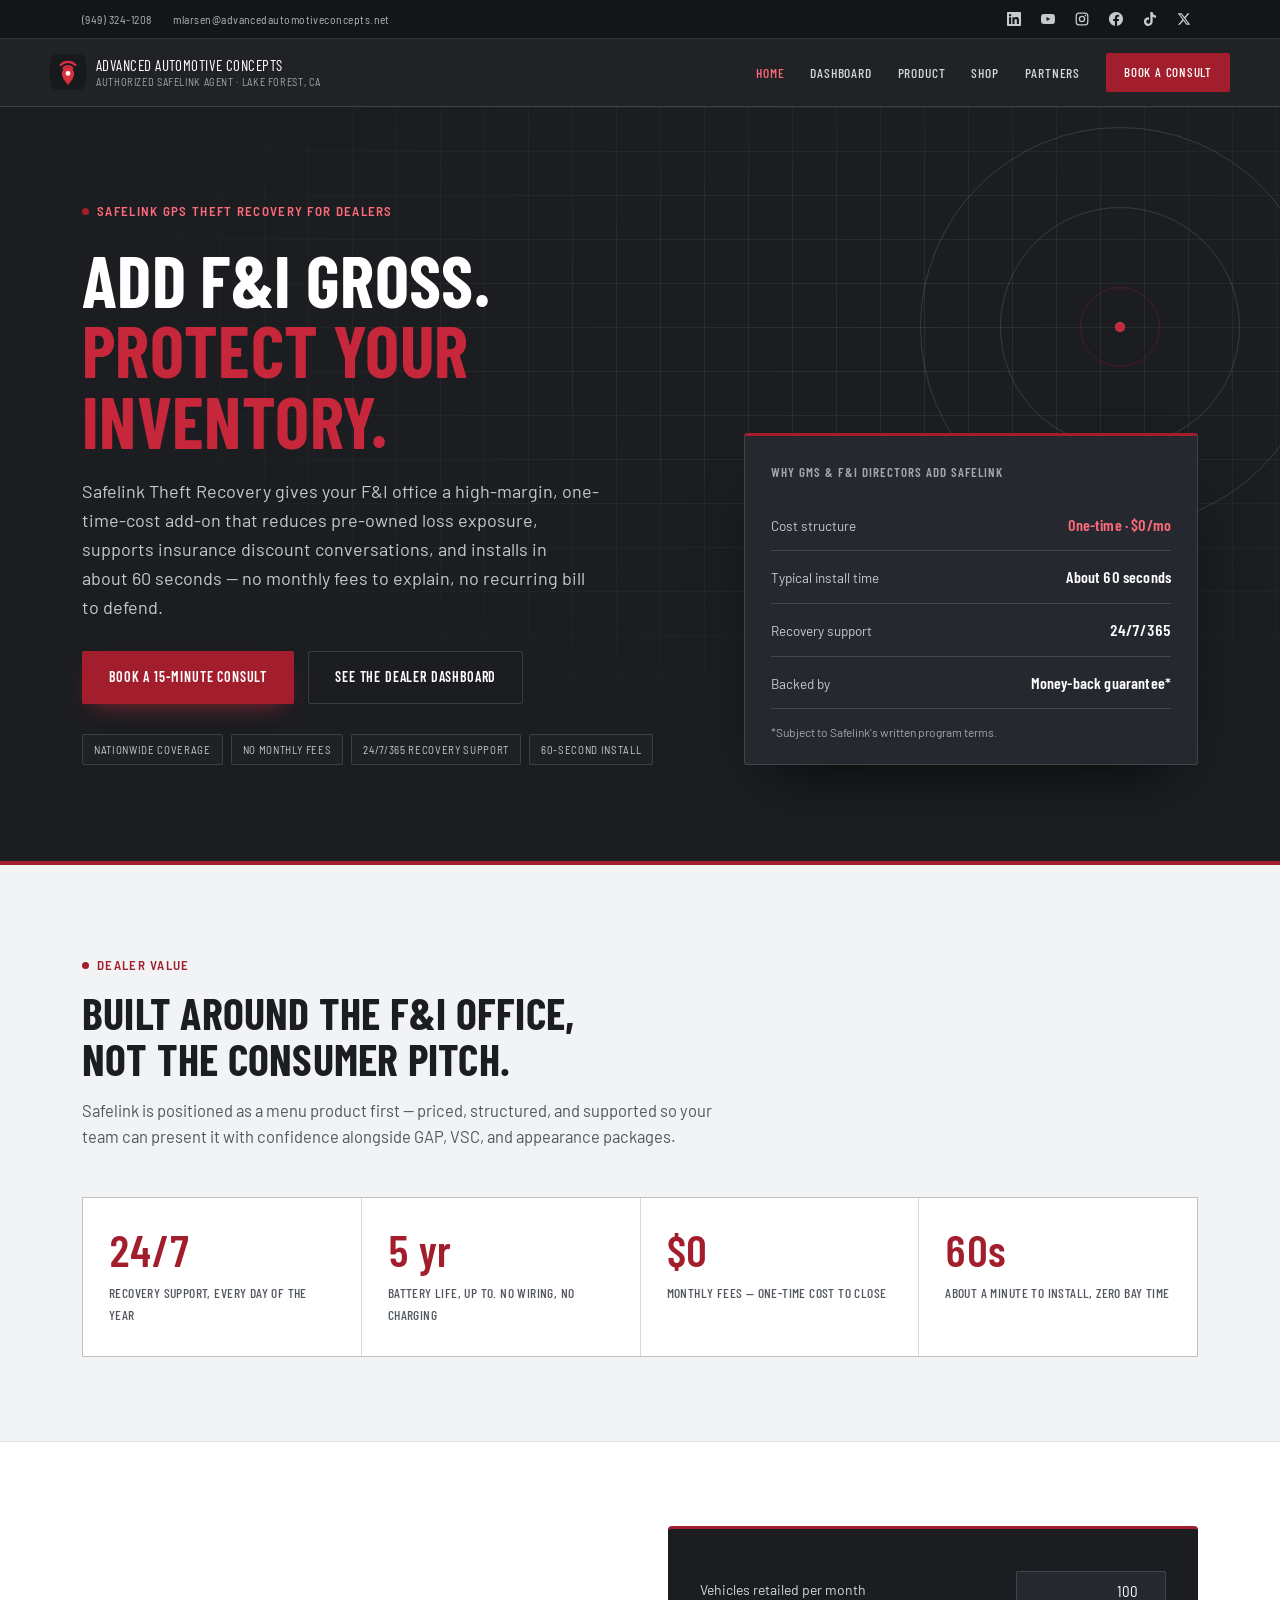
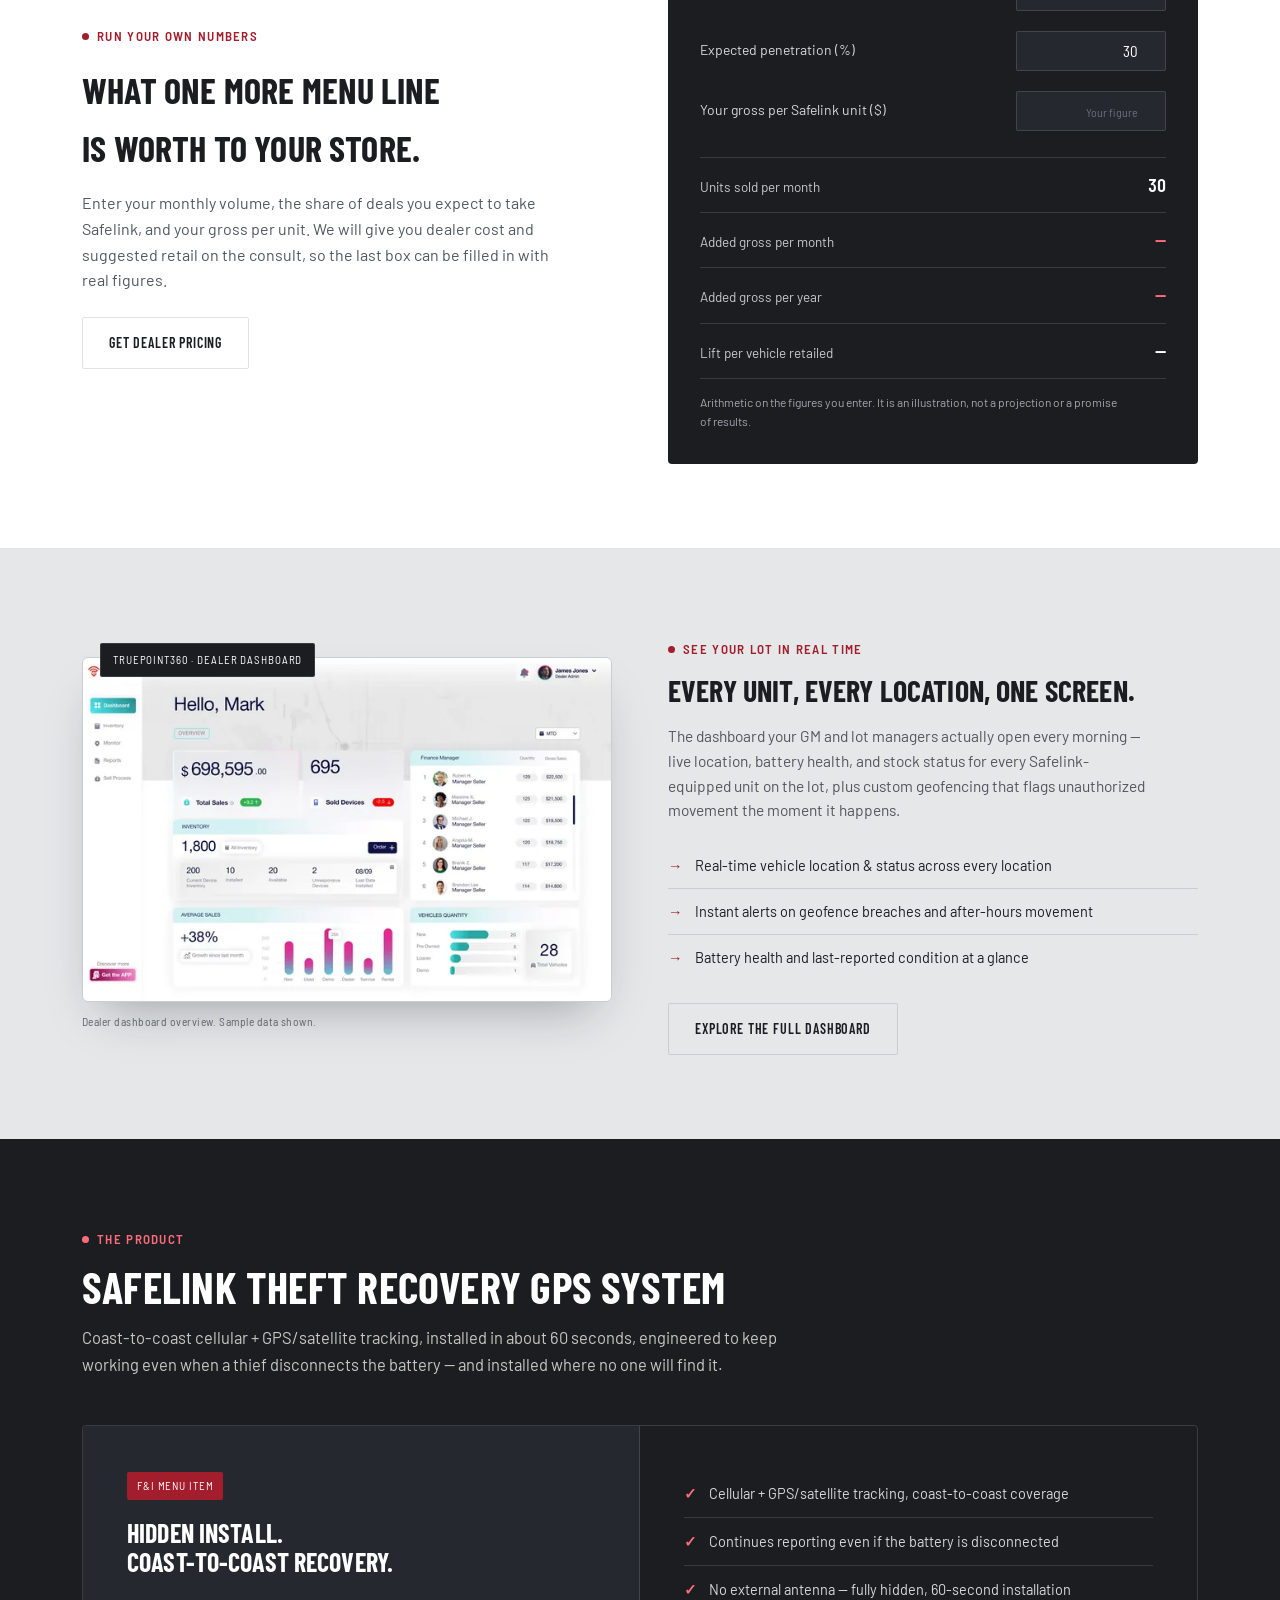
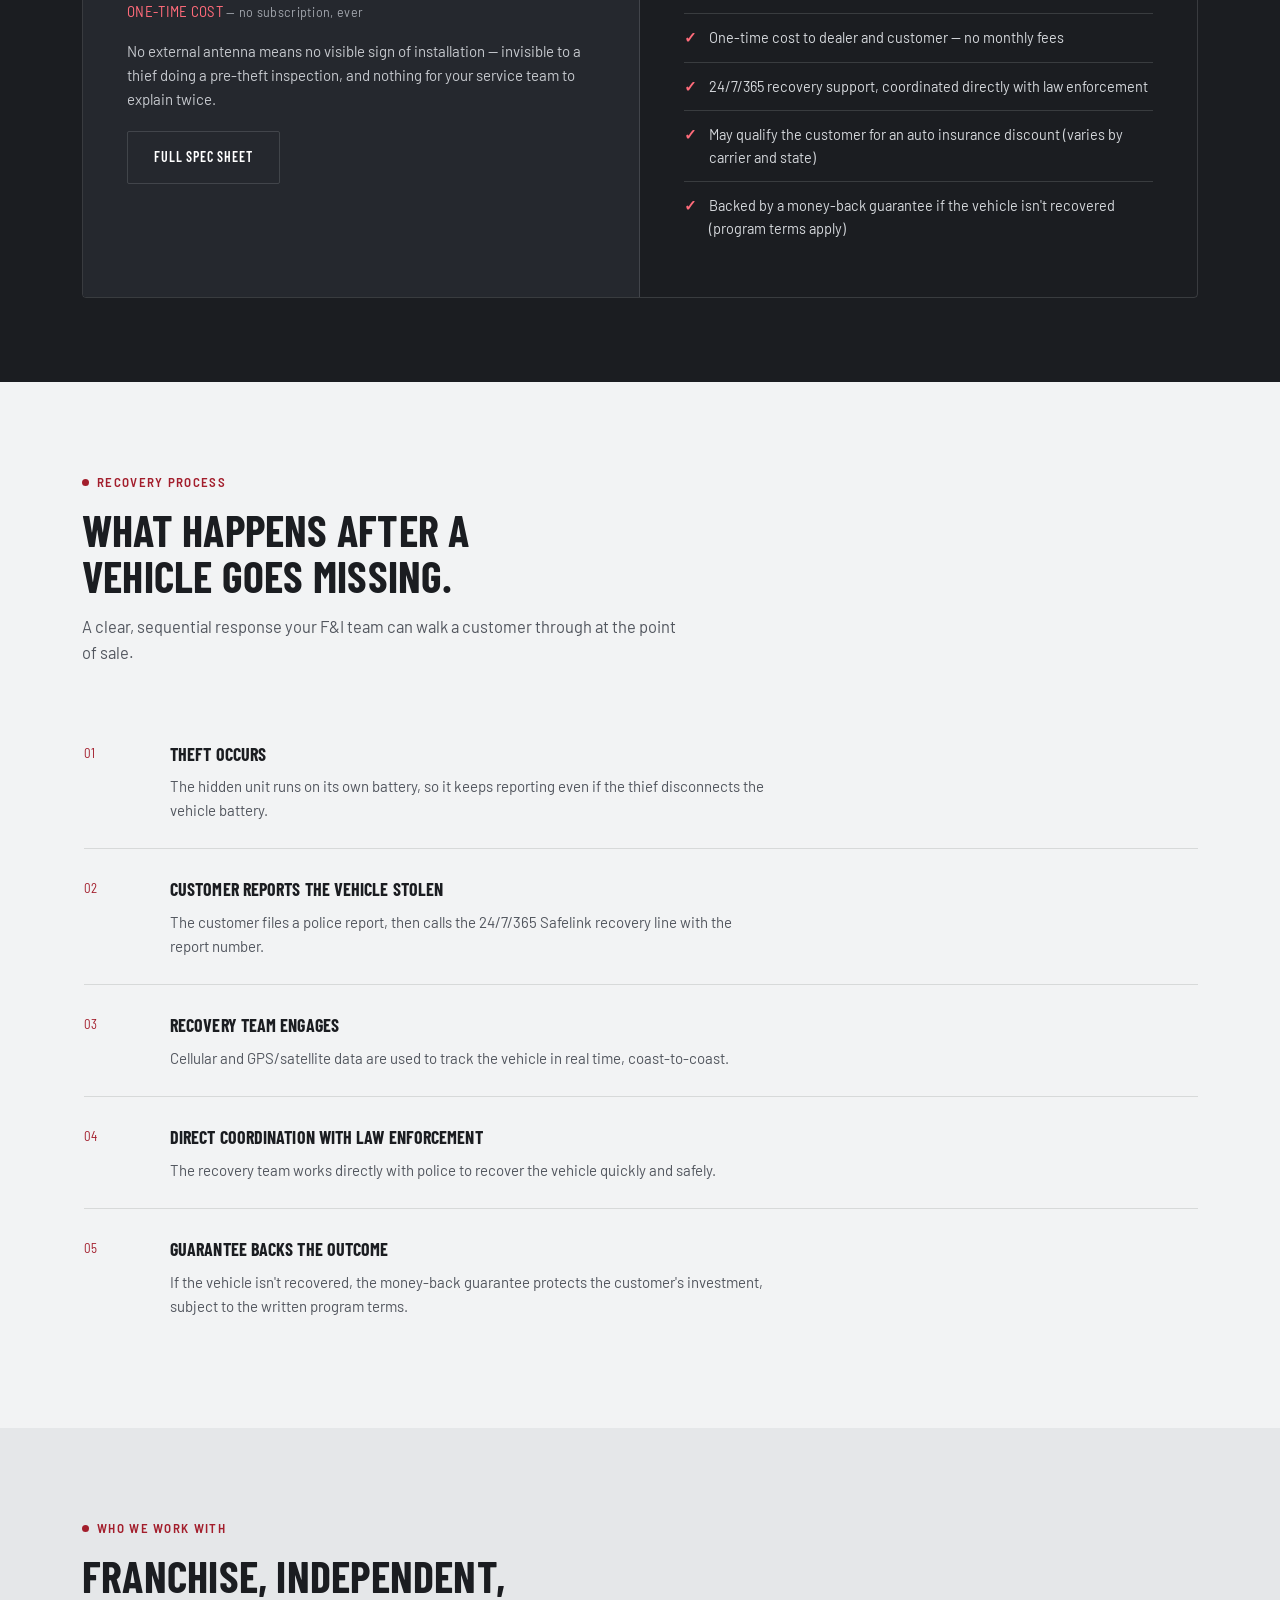
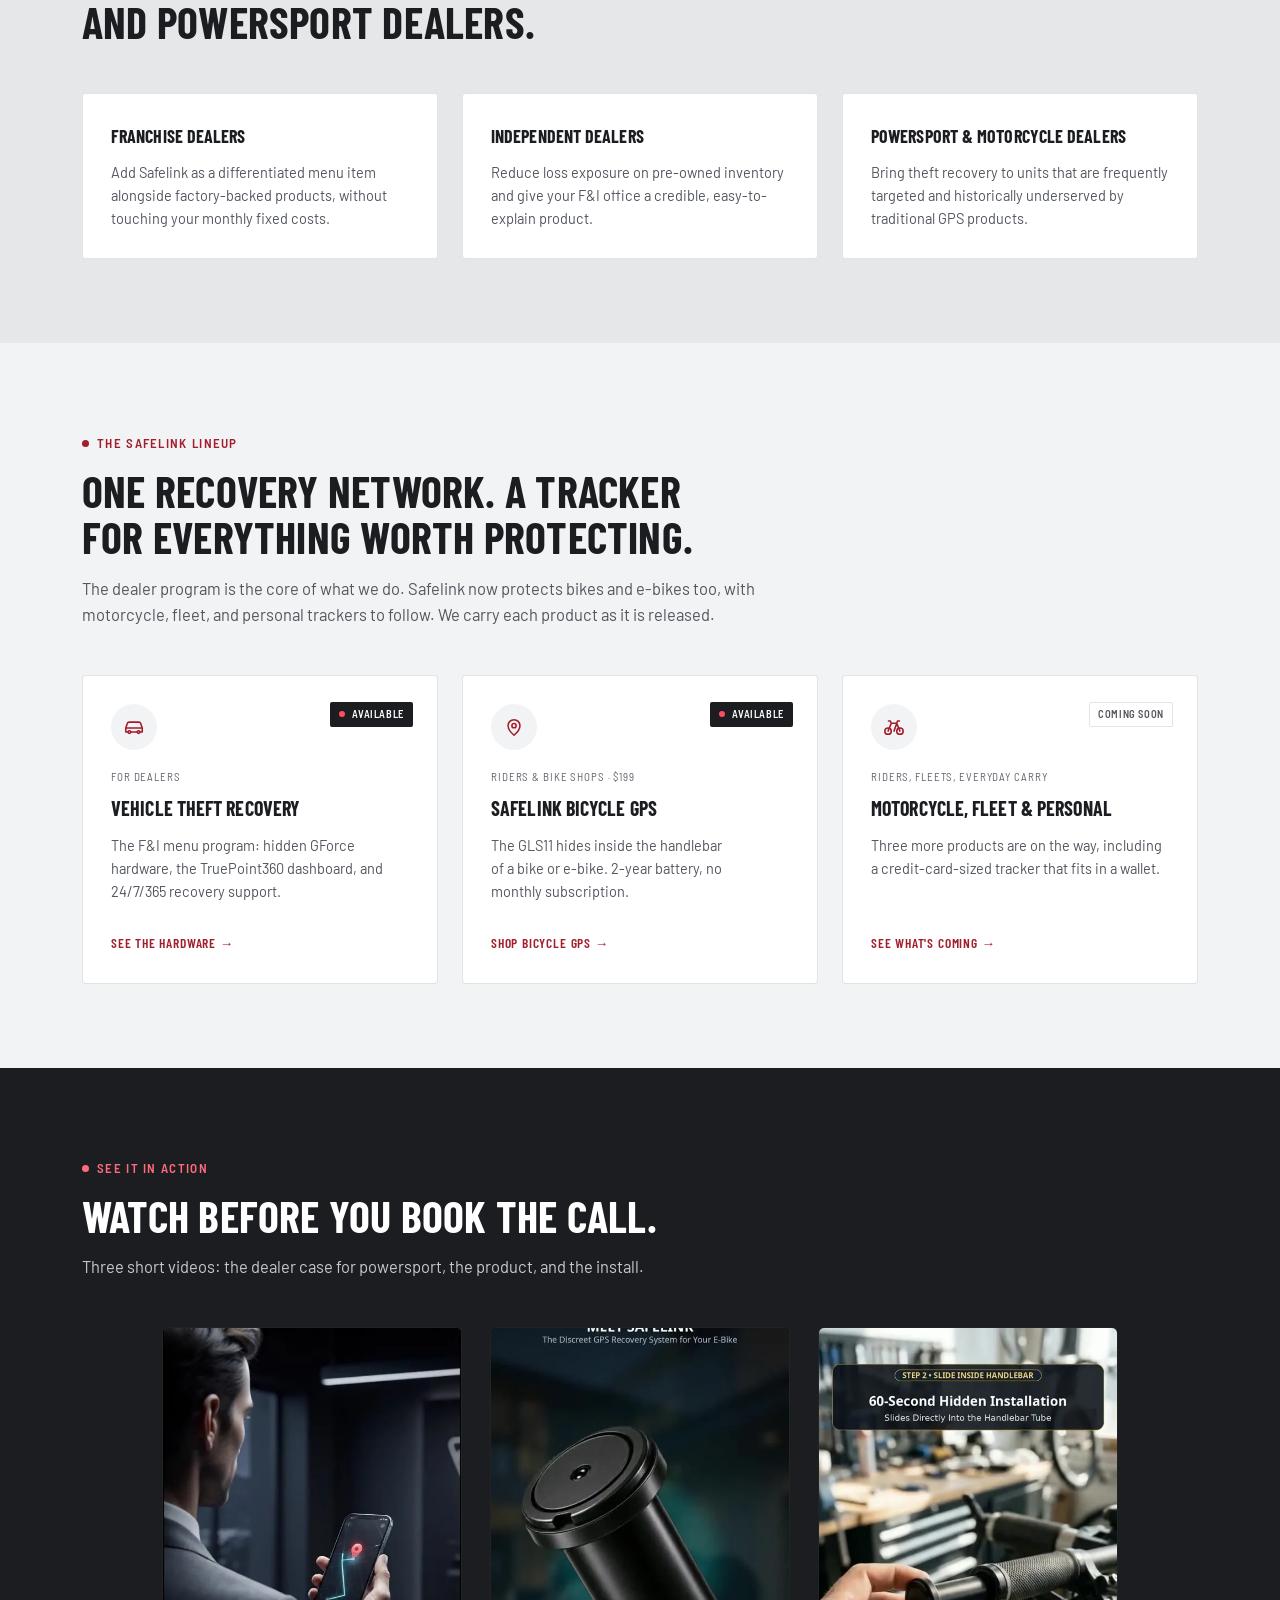
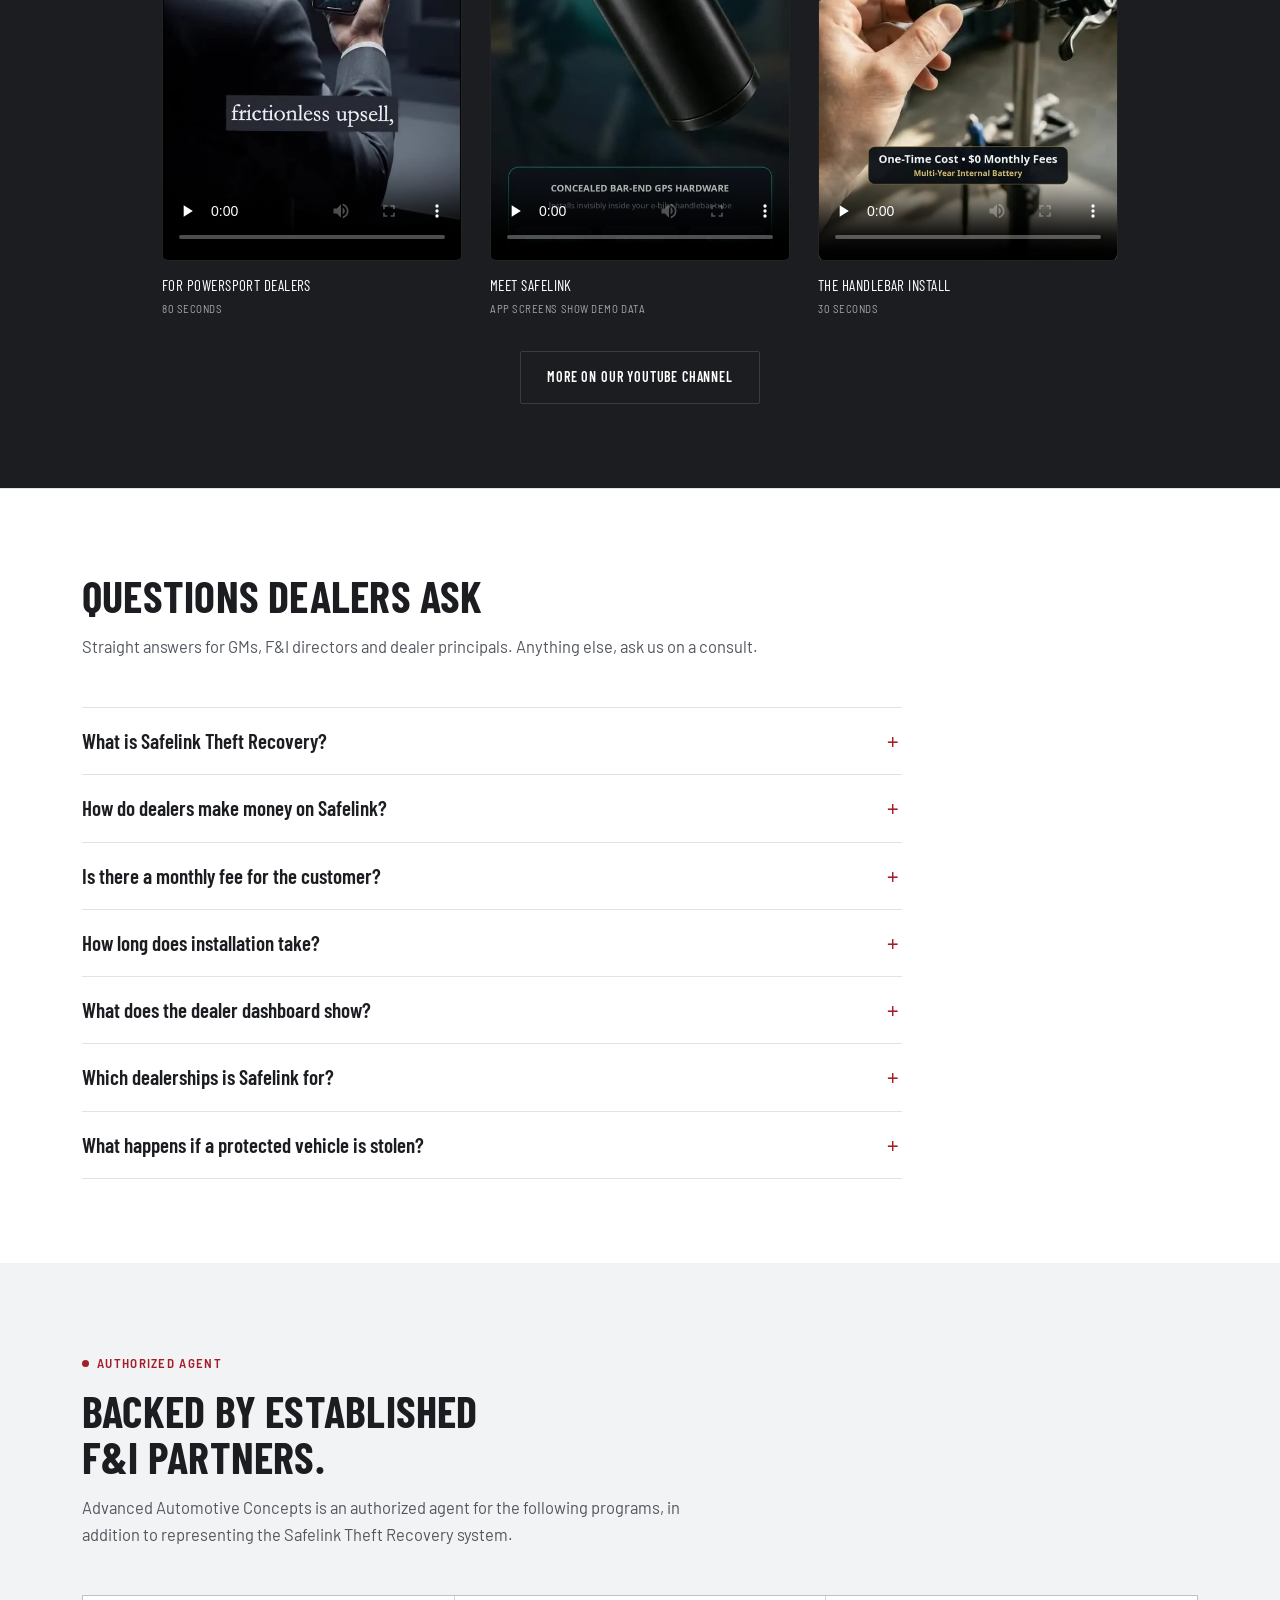
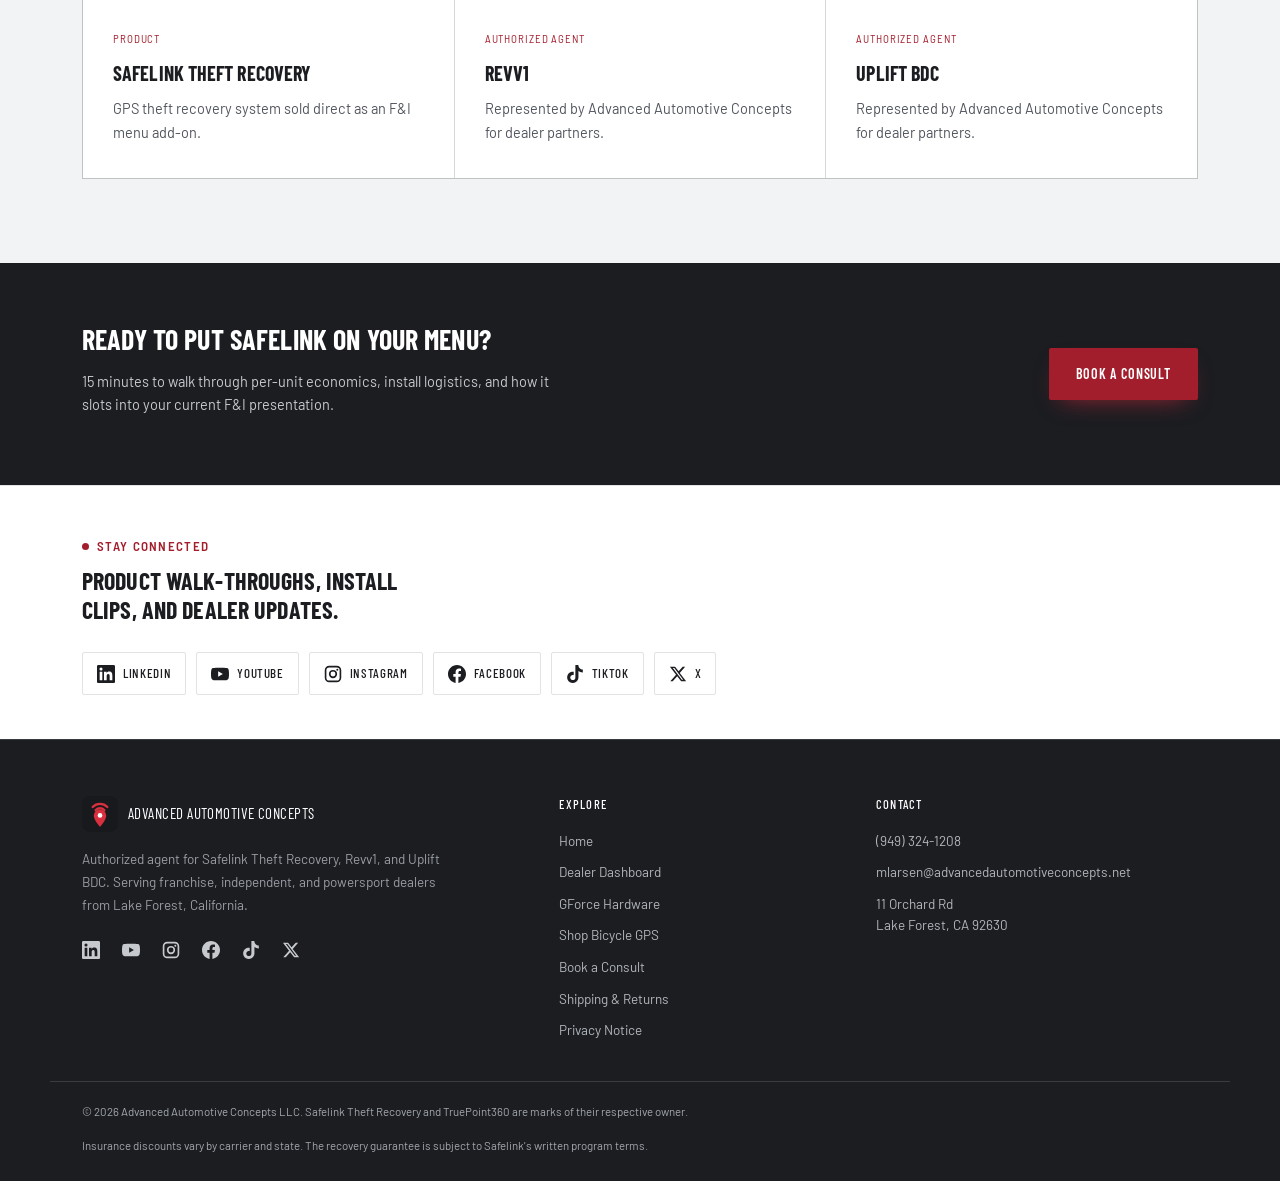
==== commit 9f103fe9: "Product page, hidden-state fix, accessibility and performance pass - Fix: component display rules ov" ====
--- a/index.html
+++ b/index.html
@@ -4,7 +4,7 @@
 <meta charset="UTF-8">
 <meta name="viewport" content="width=device-width, initial-scale=1.0">
 <title>Advanced Automotive Concepts — Safelink Theft Recovery for Dealers</title>
-<meta name="description" content="Safelink GPS theft recovery — a profitable, no-monthly-fee F&I menu product for franchise, independent, and powersport dealers. See the live dealer dashboard.">
+<meta name="description" content="Safelink GPS theft recovery — a profitable, no-monthly-fee F&amp;I menu product for franchise, independent, and powersport dealers. See the live dealer dashboard.">
 <link rel="preconnect" href="https://fonts.googleapis.com">
 <link rel="preconnect" href="https://fonts.gstatic.com" crossorigin>
 <link href="https://fonts.googleapis.com/css2?family=Barlow+Condensed:wght@500;600;700&family=Barlow+Semi+Condensed:wght@500;600&family=Barlow:wght@400;500;600&display=swap" rel="stylesheet">
@@ -19,13 +19,13 @@
 <meta property="og:site_name" content="Advanced Automotive Concepts">
 <meta property="og:locale" content="en_US">
 <meta property="og:title" content="Advanced Automotive Concepts — Safelink Theft Recovery for Dealers">
-<meta property="og:description" content="Safelink GPS theft recovery — a profitable, no-monthly-fee F&I menu product for franchise, independent, and powersport dealers. See the live dealer dashboard.">
+<meta property="og:description" content="Safelink GPS theft recovery — a profitable, no-monthly-fee F&amp;I menu product for franchise, independent, and powersport dealers. See the live dealer dashboard.">
 <meta property="og:url" content="https://advancedautomotiveconcepts.net/">
 <meta property="og:image" content="https://advancedautomotiveconcepts.net/assets/img/dash-overview.jpg">
 <meta name="twitter:card" content="summary_large_image">
 <meta name="twitter:site" content="@AdvAutoConcepts">
 <meta name="twitter:title" content="Advanced Automotive Concepts — Safelink Theft Recovery for Dealers">
-<meta name="twitter:description" content="Safelink GPS theft recovery — a profitable, no-monthly-fee F&I menu product for franchise, independent, and powersport dealers. See the live dealer dashboard.">
+<meta name="twitter:description" content="Safelink GPS theft recovery — a profitable, no-monthly-fee F&amp;I menu product for franchise, independent, and powersport dealers. See the live dealer dashboard.">
 <meta name="twitter:image" content="https://advancedautomotiveconcepts.net/assets/img/dash-overview.jpg">
 <script type="application/ld+json">
 {
@@ -43,7 +43,7 @@
       "email": "mlarsen@advancedautomotiveconcepts.net",
       "address": {"@type": "PostalAddress", "streetAddress": "11 Orchard Rd", "addressLocality": "Lake Forest", "addressRegion": "CA", "postalCode": "92630", "addressCountry": "US"},
       "areaServed": {"@type": "Country", "name": "United States"},
-      "knowsAbout": ["GPS theft recovery", "F&I menu products", "Dealer inventory tracking", "Bicycle and e-bike GPS trackers"],
+      "knowsAbout": ["GPS theft recovery", "F&amp;I menu products", "Dealer inventory tracking", "Bicycle and e-bike GPS trackers"],
       "contactPoint": {"@type": "ContactPoint", "telephone": "+1-949-324-1208", "contactType": "sales", "areaServed": "US", "availableLanguage": "English"},
       "sameAs": [
         "https://www.linkedin.com/company/advancedautomotiveconcepts",
@@ -74,7 +74,7 @@
       "name": "What is Safelink Theft Recovery?",
       "acceptedAnswer": {
         "@type": "Answer",
-        "text": "Safelink is a hidden GPS theft-recovery system for vehicles. Dealers sell it as a one-time F&I menu product with no monthly fees, and Safelink's 24/7/365 recovery team works with law enforcement when a protected vehicle is stolen."
+        "text": "Safelink is a hidden GPS theft-recovery system for vehicles. Dealers sell it as a one-time F&amp;I menu product with no monthly fees, and Safelink's 24/7/365 recovery team works with law enforcement when a protected vehicle is stolen."
       }
     },
     {
@@ -82,7 +82,7 @@
       "name": "How do dealers make money on Safelink?",
       "acceptedAnswer": {
         "@type": "Answer",
-        "text": "The dealer buys the unit at dealer cost and sells it on the F&I menu at a retail price the store sets, keeping the difference as gross. Use the calculator above with your own volume and gross, and we will give you dealer cost on a 15-minute consult."
+        "text": "The dealer buys the unit at dealer cost and sells it on the F&amp;I menu at a retail price the store sets, keeping the difference as gross. Use the calculator above with your own volume and gross, and we will give you dealer cost on a 15-minute consult."
       }
     },
     {
@@ -164,7 +164,7 @@
       <a href="index.html#partners">Partners</a>
       <a href="contact.html" class="nav-cta">Book a Consult</a>
     </nav>
-    <button class="burger" id="burgerBtn" aria-label="Open menu" aria-expanded="false" aria-controls="mobileMenu">
+    <button type="button" class="burger" id="burgerBtn" aria-label="Open menu" aria-expanded="false" aria-controls="mobileMenu">
       <span class="burger-line"></span>
       <span class="burger-line"></span>
       <span class="burger-line"></span>
@@ -187,8 +187,9 @@
     </div>
   </nav>
 </header>
-
-<section id="main" class="hero">
+<main id="main">
+
+<section class="hero">
   <div class="hero-grid"></div>
   <div class="radar"><span class="r1"></span><span class="r2"></span><span class="r3"></span><span class="pin"></span></div>
   <div class="wrap hero-inner">
@@ -208,7 +209,7 @@
       </div>
     </div>
     <div class="hero-panel">
-      <h3 class="mono">WHY GMS &amp; F&amp;I DIRECTORS ADD SAFELINK</h3>
+      <p class="panel-label">WHY GMS &amp; F&amp;I DIRECTORS ADD SAFELINK</p>
       <div class="stat-row"><span class="label">Cost structure</span><span class="val red">One-time · $0/mo</span></div>
       <div class="stat-row"><span class="label">Typical install time</span><span class="val">About 60 seconds</span></div>
       <div class="stat-row"><span class="label">Recovery support</span><span class="val">24/7/365</span></div>
@@ -255,7 +256,7 @@
         <p>Enter your monthly volume, the share of deals you expect to take Safelink, and your gross per unit. We will give you dealer cost and suggested retail on the consult, so the last box can be filled in with real figures.</p>
         <a href="contact.html?interest=Dealer%20F%26I%20program" id="calcCta" class="btn btn-dark">Get dealer pricing</a>
       </div>
-      <form class="calc-box" id="calcForm" onsubmit="return false;">
+      <div class="calc-box" id="calcForm" role="group" aria-label="Dealer gross calculator">
         <div class="calc-row">
           <label for="c-units">Vehicles retailed per month</label>
           <input id="c-units" type="number" min="0" step="1" inputmode="numeric" value="100">
@@ -275,7 +276,7 @@
           <div><span class="k">Lift per vehicle retailed</span><span class="v" id="o-pvr">—</span></div>
         </div>
         <p class="calc-note">Arithmetic on the figures you enter. It is an illustration, not a projection or a promise of results.</p>
-      </form>
+      </div>
     </div>
   </div>
 </section>
@@ -285,7 +286,7 @@
     <div class="split">
       <div class="split-media">
         <span class="shot-tag mono">TRUEPOINT360 · DEALER DASHBOARD</span>
-        <img class="shot" src="assets/img/dash-overview.jpg" width="1400" height="910" alt="Safelink dealer dashboard overview showing total sales, devices sold, inventory counts, and sales by finance manager, with sample data">
+        <img loading="lazy" decoding="async" srcset="assets/img/dash-overview-640.webp 640w, assets/img/dash-overview-1100.webp 1100w" sizes="(max-width: 900px) 92vw, 560px" class="shot" src="assets/img/dash-overview-1100.webp" width="1400" height="910" alt="Safelink dealer dashboard overview showing total sales, devices sold, inventory counts, and sales by finance manager, with sample data">
         <p class="shot-note">Dealer dashboard overview. Sample data shown.</p>
       </div>
       <div class="split-copy">
@@ -308,7 +309,7 @@
 <section class="menu-wrap" id="product">
   <div class="wrap">
     <div class="section-head" style="max-width:720px;">
-      <div class="coord" style="color:var(--red-bright);">THE PRODUCT</div>
+      <div class="coord">THE PRODUCT</div>
       <h2 style="color:#fff;">Safelink Theft Recovery GPS System</h2>
       <p style="color:#C9C7C1;">Coast-to-coast cellular + GPS/satellite tracking, installed in about 60 seconds, engineered to keep working even when a thief disconnects the battery — and installed where no one will find it.</p>
     </div>
@@ -349,23 +350,23 @@
     <div class="timeline">
       <div class="tl-item">
         <div class="tl-num mono">01</div>
-        <div class="tl-body"><h4>Theft occurs</h4><p>The hidden unit runs on its own battery, so it keeps reporting even if the thief disconnects the vehicle battery.</p></div>
+        <div class="tl-body"><h3>Theft occurs</h3><p>The hidden unit runs on its own battery, so it keeps reporting even if the thief disconnects the vehicle battery.</p></div>
       </div>
       <div class="tl-item">
         <div class="tl-num mono">02</div>
-        <div class="tl-body"><h4>Customer reports the vehicle stolen</h4><p>The customer files a police report, then calls the 24/7/365 Safelink recovery line with the report number.</p></div>
+        <div class="tl-body"><h3>Customer reports the vehicle stolen</h3><p>The customer files a police report, then calls the 24/7/365 Safelink recovery line with the report number.</p></div>
       </div>
       <div class="tl-item">
         <div class="tl-num mono">03</div>
-        <div class="tl-body"><h4>Recovery team engages</h4><p>Cellular and GPS/satellite data are used to track the vehicle in real time, coast-to-coast.</p></div>
+        <div class="tl-body"><h3>Recovery team engages</h3><p>Cellular and GPS/satellite data are used to track the vehicle in real time, coast-to-coast.</p></div>
       </div>
       <div class="tl-item">
         <div class="tl-num mono">04</div>
-        <div class="tl-body"><h4>Direct coordination with law enforcement</h4><p>The recovery team works directly with police to recover the vehicle quickly and safely.</p></div>
+        <div class="tl-body"><h3>Direct coordination with law enforcement</h3><p>The recovery team works directly with police to recover the vehicle quickly and safely.</p></div>
       </div>
       <div class="tl-item">
         <div class="tl-num mono">05</div>
-        <div class="tl-body"><h4>Guarantee backs the outcome</h4><p>If the vehicle isn't recovered, the money-back guarantee protects the customer's investment, subject to the written program terms.</p></div>
+        <div class="tl-body"><h3>Guarantee backs the outcome</h3><p>If the vehicle isn't recovered, the money-back guarantee protects the customer's investment, subject to the written program terms.</p></div>
       </div>
     </div>
   </div>
@@ -379,15 +380,15 @@
     </div>
     <div class="serve-grid">
       <div class="serve-card">
-        <h4>Franchise Dealers</h4>
+        <h3>Franchise Dealers</h3>
         <p>Add Safelink as a differentiated menu item alongside factory-backed products, without touching your monthly fixed costs.</p>
       </div>
       <div class="serve-card">
-        <h4>Independent Dealers</h4>
+        <h3>Independent Dealers</h3>
         <p>Reduce loss exposure on pre-owned inventory and give your F&amp;I office a credible, easy-to-explain product.</p>
       </div>
       <div class="serve-card">
-        <h4>Powersport &amp; Motorcycle Dealers</h4>
+        <h3>Powersport &amp; Motorcycle Dealers</h3>
         <p>Bring theft recovery to units that are frequently targeted and historically underserved by traditional GPS products.</p>
       </div>
     </div>
@@ -406,7 +407,7 @@
         <span class="lu-status live">Available</span>
         <div class="lu-icon"><svg viewBox="0 0 24 24" width="22" height="22" fill="none" stroke="currentColor" stroke-width="1.7" stroke-linecap="round" stroke-linejoin="round" aria-hidden="true"><path d="M3 13l1.800-5a2 2 0 0 1 1.900-1.300h10.600a2 2 0 0 1 1.900 1.300L21 13v4.500h-2.500M3 13v4.500h2.500M3 13h18M8 17.500h8"/><circle cx="7" cy="17.500" r="1.500"/><circle cx="17" cy="17.500" r="1.500"/></svg></div>
         <div class="lu-aud">For dealers</div>
-        <h4>Vehicle theft recovery</h4>
+        <h3>Vehicle theft recovery</h3>
         <p>The F&amp;I menu program: hidden GForce hardware, the TruePoint360 dashboard, and 24/7/365 recovery support.</p>
         <div class="lu-foot"><a class="lu-link" href="product.html">See the hardware</a></div>
       </div>
@@ -414,15 +415,15 @@
         <span class="lu-status live">Available</span>
         <div class="lu-icon"><svg viewBox="0 0 24 24" width="22" height="22" fill="none" stroke="currentColor" stroke-width="1.7" stroke-linecap="round" stroke-linejoin="round" aria-hidden="true"><path d="M12 21s-6.500-5.600-6.500-10.500a6.500 6.500 0 0 1 13 0C18.500 15.400 12 21 12 21z"/><circle cx="12" cy="10.500" r="2.300"/></svg></div>
         <div class="lu-aud">Riders &amp; bike shops · $199</div>
-        <h4>Safelink Bicycle GPS</h4>
+        <h3>Safelink Bicycle GPS</h3>
         <p>The GLS11 hides inside the handlebar of a bike or e-bike. 2-year battery, no monthly subscription.</p>
-        <div class="lu-foot"><a class="lu-link" href="lineup.html#gls11">Shop Bicycle GPS</a></div>
+        <div class="lu-foot"><a class="lu-link" href="bicycle-gps.html">Shop Bicycle GPS</a></div>
       </div>
       <div class="lu-card">
         <span class="lu-status soon">Coming soon</span>
         <div class="lu-icon"><svg viewBox="0 0 24 24" width="22" height="22" fill="none" stroke="currentColor" stroke-width="1.7" stroke-linecap="round" stroke-linejoin="round" aria-hidden="true"><circle cx="5.500" cy="16.500" r="3.500"/><circle cx="18.500" cy="16.500" r="3.500"/><path d="M5.500 16.500L9 8h6l3.500 8.500M9 8L8 5.500H6M12 16.500L15 8M15 8l.800-2.500H18"/></svg></div>
         <div class="lu-aud">Riders, fleets, everyday carry</div>
-        <h4>Motorcycle, fleet &amp; personal</h4>
+        <h3>Motorcycle, fleet &amp; personal</h3>
         <p>Three more products are on the way, including a credit-card-sized tracker that fits in a wallet.</p>
         <div class="lu-foot"><a class="lu-link" href="lineup.html#coming">See what's coming</a></div>
       </div>
@@ -439,15 +440,15 @@
     </div>
     <div class="vgrid">
       <figure class="vcard">
-        <video controls preload="none" playsinline poster="assets/img/poster-powersport.jpg" src="assets/video/powersport-dealer.mp4"></video>
+        <video controls preload="none" playsinline poster="assets/img/poster-powersport.webp" src="assets/video/powersport-dealer.mp4"></video>
         <figcaption>For powersport dealers <span>80 seconds</span></figcaption>
       </figure>
       <figure class="vcard">
-        <video controls preload="none" playsinline poster="assets/img/poster-meet-safelink.jpg" src="assets/video/meet-safelink.mp4"></video>
+        <video controls preload="none" playsinline poster="assets/img/poster-meet-safelink.webp" src="assets/video/meet-safelink.mp4"></video>
         <figcaption>Meet Safelink <span>App screens show demo data</span></figcaption>
       </figure>
       <figure class="vcard">
-        <video controls preload="none" playsinline poster="assets/img/poster-ebike-install.jpg" src="assets/video/ebike-handlebar-install.mp4"></video>
+        <video controls preload="none" playsinline poster="assets/img/poster-ebike-install.webp" src="assets/video/ebike-handlebar-install.mp4"></video>
         <figcaption>The handlebar install <span>30 seconds</span></figcaption>
       </figure>
     </div>
@@ -506,17 +507,17 @@
     <div class="partners">
       <div class="partner-cell">
         <span class="role mono">PRODUCT</span>
-        <h4>Safelink Theft Recovery</h4>
+        <h3>Safelink Theft Recovery</h3>
         <p>GPS theft recovery system sold direct as an F&amp;I menu add-on.</p>
       </div>
       <div class="partner-cell">
         <span class="role mono">AUTHORIZED AGENT</span>
-        <h4>Revv1</h4>
+        <h3>Revv1</h3>
         <p>Represented by Advanced Automotive Concepts for dealer partners.</p>
       </div>
       <div class="partner-cell">
         <span class="role mono">AUTHORIZED AGENT</span>
-        <h4>Uplift BDC</h4>
+        <h3>Uplift BDC</h3>
         <p>Represented by Advanced Automotive Concepts for dealer partners.</p>
       </div>
     </div>
@@ -537,7 +538,7 @@
   <div class="wrap follow-row">
     <div>
       <div class="coord">STAY CONNECTED</div>
-      <h3>Product walk-throughs, install clips, and dealer updates.</h3>
+      <h2 class="follow-h">Product walk-throughs, install clips, and dealer updates.</h2>
     </div>
     <div class="social-row follow-social">
       <a href="https://www.linkedin.com/company/advancedautomotiveconcepts" target="_blank" rel="noopener" aria-label="Advanced Automotive Concepts on LinkedIn" class="soc soc-linkedin"><svg viewBox="0 0 24 24" width="18" height="18" aria-hidden="true" fill="currentColor"><path d="M20.447 20.452h-3.554v-5.569c0-1.328-.027-3.037-1.852-3.037-1.853 0-2.136 1.445-2.136 2.939v5.667H9.351V9h3.414v1.561h.046c.477-.9 1.637-1.85 3.37-1.85 3.601 0 4.267 2.37 4.267 5.455v6.286zM5.337 7.433a2.062 2.062 0 0 1-2.063-2.065 2.064 2.064 0 1 1 2.063 2.065zm1.782 13.019H3.555V9h3.564v11.452zM22.225 0H1.771C.792 0 0 .774 0 1.729v20.542C0 23.227.792 24 1.771 24h20.451C23.2 24 24 23.227 24 22.271V1.729C24 .774 23.2 0 22.222 0h.003z"/></svg><span>LinkedIn</span></a>
@@ -549,6 +550,7 @@
     </div>
   </div>
 </section>
+</main>
 
 <footer>
   <div class="wrap foot-grid">
@@ -568,17 +570,17 @@
       </div>
     </div>
     <div class="foot-col">
-      <h5>Explore</h5>
+      <h2 class="foot-h">Explore</h2>
       <a href="index.html">Home</a>
       <a href="platform.html">Dealer Dashboard</a>
       <a href="product.html">GForce Hardware</a>
-      <a href="lineup.html">Shop Bicycle GPS</a>
+      <a href="bicycle-gps.html">Shop Bicycle GPS</a>
       <a href="contact.html">Book a Consult</a>
       <a href="shipping-returns.html">Shipping &amp; Returns</a>
       <a href="privacy.html">Privacy Notice</a>
     </div>
     <div class="foot-col">
-      <h5>Contact</h5>
+      <h2 class="foot-h">Contact</h2>
       <a href="tel:19493241208">(949) 324-1208</a>
       <a href="mailto:mlarsen@advancedautomotiveconcepts.net">mlarsen@advancedautomotiveconcepts.net</a>
       <span>11 Orchard Rd<br>Lake Forest, CA 92630</span>
--- a/assets/css/style.css
+++ b/assets/css/style.css
@@ -4,7 +4,7 @@
   --red:#A31E2C;
   --red-bright:#C7273A;
   --steel:#52565E;
-  --steel-light:#8B8F98;
+  --steel-light:#6A6F78;
   --paper:#F2F3F4;
   --paper-dim:#E5E7E9;
   --ok:#1E7A46;
@@ -17,6 +17,7 @@
 }
 
 *{box-sizing:border-box;}
+[hidden]{display:none!important;}
 html{scroll-behavior:smooth;}
 body{
   margin:0;
@@ -36,7 +37,7 @@
 }
 .mono{ font-family:var(--f-label); }
 a{color:inherit;text-decoration:none;}
-img{max-width:100%;display:block;}
+img{max-width:100%;height:auto;display:block;}
 .wrap{ max-width:1180px; margin:0 auto; padding:0 32px; }
 @media (max-width:640px){ .wrap{padding:0 20px;} }
 
@@ -201,7 +202,7 @@
   background:var(--ink-soft); border:1px solid var(--line-dark);
   padding:26px 26px 22px; border-radius:3px;
 }
-.hero-panel h3{color:var(--white);font-size:13px;letter-spacing:0.08em;color:var(--steel-light);margin-bottom:16px;}
+.hero-panel .panel-label{font-family:var(--f-display);text-transform:uppercase;font-weight:600;margin-top:0;color:var(--white);font-size:13px;letter-spacing:0.08em;color:var(--steel-light);margin-bottom:16px;}
 .stat-row{ display:flex;justify-content:space-between;align-items:baseline; padding:13px 0; border-bottom:1px solid var(--line-dark); }
 .stat-row:last-child{border-bottom:0;}
 .stat-row .label{color:#C6C9CE;font-size:13.5px;}
@@ -270,7 +271,7 @@
 .tl-item{ display:grid;grid-template-columns:64px 1fr;gap:22px; padding:26px 0; border-top:1px solid var(--line); }
 .tl-item:first-child{border-top:0;}
 .tl-num{ font-family:var(--f-label); font-size:13px;color:var(--red); padding-top:3px; }
-.tl-body h4{font-size:18px;margin-bottom:6px;}
+.tl-body h3{font-size:18px;margin-bottom:6px;}
 .tl-body p{color:var(--steel);font-size:15px;margin:0;max-width:600px;}
 
 /* ---------- partners ---------- */
@@ -281,7 +282,7 @@
   font-family:var(--f-label);font-size:11px;letter-spacing:0.08em;
   color:var(--red);text-transform:uppercase;margin-bottom:10px;display:block;
 }
-.partner-cell h4{font-size:20px;margin-bottom:8px;}
+.partner-cell h3{font-size:20px;margin-bottom:8px;}
 .partner-cell p{color:var(--steel);font-size:14.5px;margin:0;}
 
 /* ---------- who we serve ---------- */
@@ -289,7 +290,7 @@
 @media (max-width:860px){.serve-grid{grid-template-columns:1fr;}}
 .serve-card{ background:var(--white);border:1px solid var(--line); padding:28px;border-radius:3px; }
 .serve-card .coord{margin-bottom:14px;}
-.serve-card h4{font-size:18px;margin-bottom:10px;}
+.serve-card h3{font-size:18px;margin-bottom:10px;}
 .serve-card p{color:var(--steel);font-size:14.5px;margin:0;}
 
 /* ---------- split feature (image + copy), used heavily on Platform page ---------- */
@@ -309,7 +310,7 @@
   padding:7px 12px;border-radius:2px;border:1px solid var(--line-dark);
 }
 .split-copy .coord{margin-bottom:14px;}
-.split-copy h3{font-size:clamp(22px,2.6vw,30px);line-height:1.15;margin-bottom:16px;}
+.split-copy h3,.split-copy h2{font-size:clamp(22px,2.6vw,30px);line-height:1.15;margin-bottom:16px;}
 .split-copy p.desc{color:var(--steel);font-size:15.5px;margin-bottom:20px;max-width:480px;}
 .feature-list{list-style:none;margin:0;padding:0;}
 .feature-list li{
@@ -326,7 +327,7 @@
 .mode-grid{display:grid;grid-template-columns:repeat(3,1fr);gap:1px;background:var(--line);border:1px solid var(--line);}
 @media (max-width:820px){.mode-grid{grid-template-columns:1fr;}}
 .mode-cell{background:var(--white);padding:30px 28px;}
-.mode-cell h4{font-size:17px;margin-bottom:10px;}
+.mode-cell h3{font-size:17px;margin-bottom:10px;}
 .mode-cell .impact{
   display:inline-block;font-family:var(--f-label);font-size:11px;
   letter-spacing:0.06em;text-transform:uppercase;padding:4px 10px;border-radius:2px;margin-bottom:14px;
@@ -344,7 +345,7 @@
 @media (max-width:760px){.spec-grid{grid-template-columns:1fr;}}
 .spec-cell{background:var(--white);padding:26px 28px;display:flex;gap:16px;}
 .spec-cell .ic{flex:none;color:var(--red);font-family:var(--f-label);font-weight:700;font-size:14px;padding-top:2px;}
-.spec-cell h4{font-size:15.5px;margin-bottom:6px;}
+.spec-cell h3{font-size:15.5px;margin-bottom:6px;}
 .spec-cell p{color:var(--steel);font-size:14px;margin:0;}
 
 /* ---------- guarantee banner ---------- */
@@ -352,7 +353,7 @@
   background:var(--ink);color:var(--white);border-radius:4px;padding:34px 40px;
   display:flex;justify-content:space-between;align-items:center;gap:24px;flex-wrap:wrap;
 }
-.guarantee h4{color:var(--white);font-size:19px;margin-bottom:8px;}
+.guarantee h3{color:var(--white);font-size:19px;margin-bottom:8px;}
 .guarantee p{color:#C6C9CE;font-size:14.5px;margin:0;max-width:520px;}
 .guarantee .figs{display:flex;gap:32px;}
 .guarantee .figs .f{text-align:center;}
@@ -485,7 +486,7 @@
 .lu-status.live::before{content:"";display:inline-block;width:6px;height:6px;border-radius:50%;background:#FF4D5E;margin-right:7px;vertical-align:1px;}
 .lu-status.soon{background:var(--paper-dim);color:var(--steel);}
 .lu-aud{font-family:var(--f-label);font-size:11px;letter-spacing:0.08em;text-transform:uppercase;color:var(--steel-light);margin-bottom:6px;}
-.lu-card h4{font-size:20px;margin-bottom:10px;}
+.lu-card h3{font-size:20px;margin-bottom:10px;}
 .lu-card p{color:var(--steel);font-size:14.5px;margin:0 0 18px;}
 .lu-price{font-family:var(--f-label);font-size:30px;font-weight:600;color:var(--red-bright);line-height:1;margin-bottom:6px;}
 .lu-price small{font-family:var(--f-body);font-size:12.5px;font-weight:400;color:var(--steel-light);margin-left:6px;}
@@ -500,7 +501,7 @@
 }
 @media (max-width:860px){.buy-band{grid-template-columns:1fr;}}
 .buy-main{padding:44px;}
-.buy-main h3{color:var(--white);font-size:clamp(24px,3vw,34px);line-height:1.1;margin:12px 0 14px;}
+.buy-main h2{color:var(--white);font-size:clamp(24px,3vw,34px);line-height:1.1;margin:12px 0 14px;}
 .buy-main p{color:#C6C9CE;font-size:15.5px;max-width:520px;margin:0 0 22px;}
 .buy-side{padding:44px;background:var(--ink-soft);border-left:1px solid var(--line-dark);display:flex;flex-direction:column;justify-content:center;}
 @media (max-width:860px){.buy-side{border-left:0;border-top:1px solid var(--line-dark);}}
@@ -512,7 +513,7 @@
 @media (max-width:900px){.channel-grid{grid-template-columns:repeat(2,1fr);}}
 @media (max-width:520px){.channel-grid{grid-template-columns:1fr;}}
 .channel-cell{background:var(--white);padding:26px;}
-.channel-cell h4{font-size:16px;margin-bottom:6px;}
+.channel-cell h3{font-size:16px;margin-bottom:6px;}
 .channel-cell p{color:var(--steel);font-size:13.5px;margin:0;}
 .channel-cell .role{font-family:var(--f-label);font-size:10.5px;letter-spacing:0.08em;text-transform:uppercase;display:block;margin-bottom:10px;color:var(--steel-light);}
 .channel-cell .role.live{color:var(--ink);}
@@ -546,7 +547,7 @@
 /* ---------- follow strip ---------- */
 .follow-strip{background:var(--white);padding:44px 0;border-top:1px solid var(--line);}
 .follow-row{display:flex;justify-content:space-between;align-items:center;gap:28px;flex-wrap:wrap;}
-.follow-row h3{font-size:clamp(18px,2.2vw,24px);margin-top:10px;max-width:460px;line-height:1.2;}
+.follow-row h2,.follow-row h3{font-size:clamp(18px,2.2vw,24px);margin-top:10px;max-width:460px;line-height:1.2;}
 .follow-social{gap:10px;}
 .follow-social .soc{
   width:auto;height:auto;border-radius:2px;padding:10px 14px;color:var(--ink);
@@ -562,7 +563,7 @@
 .foot-brand p{font-size:13.5px;line-height:1.7;max-width:380px;margin:16px 0 16px;color:#9A9DA5;}
 .foot-social{margin-left:-8px;}
 .foot-col{display:flex;flex-direction:column;gap:10px;font-size:13.5px;}
-.foot-col h5{font-family:var(--f-display);font-size:12.5px;letter-spacing:0.1em;text-transform:uppercase;color:var(--white);margin:0 0 6px;font-weight:500;}
+.foot-col .foot-h{font-family:var(--f-display);font-size:12.5px;letter-spacing:0.1em;text-transform:uppercase;color:var(--white);margin:0 0 6px;font-weight:500;}
 .foot-col a, .foot-col span{color:#B2B6BC;overflow-wrap:anywhere;}
 .foot-col a:hover{color:var(--red-bright);}
 .foot-base{
@@ -657,3 +658,79 @@
 .faq details p{margin:0 0 22px;color:var(--steel);font-size:16px;max-width:720px;}
 .faq summary:focus-visible{outline:2px solid var(--red-bright);outline-offset:4px;}
 @media (prefers-reduced-motion: reduce){*{scroll-behavior:auto!important;}.radar .pin{animation:none;}}
+
+/* accessibility pass */
+.visually-hidden{position:absolute;width:1px;height:1px;padding:0;margin:-1px;overflow:hidden;clip:rect(0,0,0,0);white-space:nowrap;border:0;}
+.nav-links a.active{color:#FF6B7A;}
+.menu-wrap .coord,.video-wrap .coord,.hero .coord,.page-hero .coord{color:#FF6B7A;}
+.menu-wrap .coord::before,.video-wrap .coord::before{background:#FF6B7A;}
+.buy-side .lu-price,.lu-price{color:#FF6B7A;}
+.lu-card .lu-price{color:var(--red);}
+.foot-base{color:#A3A7AE;}
+.hero-panel .panel-label,.crumbs,.page-hero .crumbs,.calc-note,.buy-note,.lu-aud,.shot-note{color:#A3A7AE;}
+.lu-aud,.shot-note,.channel-cell .role{color:#5E636C;}
+.buy-side .lu-aud,.buy-side .buy-note{color:#B2B6BC;}
+.foot-col .foot-h{font-size:12.5px;line-height:1.4;}
+main{display:block;}
+.brand-text span,.price-line .p small,.vcard figcaption span,.guarantee .figs .l,.buy-title span{color:#A3A7AE!important;}
+.cmp-scroll:focus-visible{outline:2px solid var(--red-bright);outline-offset:3px;}
+
+/* ---------- product detail page ---------- */
+.pdp{padding:28px 0 72px;background:var(--white);border-bottom:1px solid var(--line);}
+.pdp-crumbs{display:block;margin-bottom:22px;color:var(--steel);}
+.pdp-crumbs a{color:var(--steel);text-decoration:underline;text-underline-offset:3px;}
+.pdp-grid{display:grid;grid-template-columns:minmax(0,1.05fr) minmax(0,0.95fr);gap:56px;align-items:start;}
+@media (max-width:900px){.pdp-grid{grid-template-columns:1fr;gap:28px;}}
+.gallery{position:sticky;top:96px;}
+@media (max-width:900px){.gallery{position:static;}}
+.gallery-stage{background:var(--paper);border:1px solid var(--line);border-radius:6px;overflow:hidden;display:flex;justify-content:center;max-height:640px;}
+.gallery-stage img{width:auto;max-width:100%;max-height:640px;height:auto;object-fit:contain;}
+.gallery-stage video{width:100%;max-height:640px;aspect-ratio:9/16;background:#000;}
+.gallery-thumbs{display:flex;gap:10px;margin-top:12px;}
+.thumb{position:relative;width:72px;height:90px;padding:0;border:1px solid var(--line);border-radius:4px;overflow:hidden;background:var(--paper);cursor:pointer;}
+.thumb img{width:100%;height:100%;object-fit:cover;}
+.thumb.is-active{border-color:var(--ink);box-shadow:inset 0 0 0 1px var(--ink);}
+.thumb:focus-visible{outline:2px solid var(--red-bright);outline-offset:2px;}
+.thumb-play{position:absolute;left:50%;top:50%;width:26px;height:26px;margin:-13px 0 0 -13px;border-radius:50%;background:rgba(23,25,29,0.8);}
+.thumb-play::after{content:"";position:absolute;left:10px;top:7px;border-left:9px solid #fff;border-top:6px solid transparent;border-bottom:6px solid transparent;}
+.buybox-brand{margin:0 0 6px;font-family:var(--f-label);font-weight:600;font-size:14px;color:var(--steel);}
+.pdp-title{font-size:clamp(36px,4.4vw,52px);line-height:1;color:var(--ink);margin:0;}
+.pdp-sub{font-size:18px;color:var(--steel);margin:14px 0 22px;max-width:520px;}
+.pdp-price{display:flex;align-items:baseline;gap:14px;flex-wrap:wrap;padding:18px 0;border-top:1px solid var(--line);border-bottom:1px solid var(--line);}
+.pdp-price .amount{font-family:var(--f-display);font-weight:700;font-size:48px;line-height:1;color:var(--ink);font-variant-numeric:tabular-nums;}
+.pdp-price .terms{font-size:15px;color:var(--steel);}
+.pdp-points{list-style:none;margin:20px 0 24px;padding:0;display:grid;gap:10px;}
+.pdp-points li{display:flex;gap:10px;align-items:flex-start;font-size:16px;color:var(--ink);}
+.pdp-points svg{flex:none;color:var(--red);margin-top:3px;}
+.btn-block{display:block;width:100%;text-align:center;font-size:16px;padding:17px 26px;}
+.buy-fine{font-size:14px;color:var(--steel);margin:12px 0 0;}
+.buy-fine a,.spec-note a{color:var(--red);text-decoration:underline;text-underline-offset:3px;}
+.assurances{list-style:none;margin:22px 0 0;padding:16px 18px;background:var(--paper);border-radius:6px;display:grid;gap:8px;font-size:14.5px;color:var(--steel);}
+.assurances strong{color:var(--ink);font-weight:600;}
+.consent-light{color:var(--ink);font-size:14px;margin:18px 0 0;}
+.pdp-section{padding:72px 0;}
+.pdp-section.alt{background:var(--paper-dim);}
+.steps{list-style:none;counter-reset:step;margin:0;padding:0;display:grid;grid-template-columns:repeat(3,1fr);gap:28px;}
+@media (max-width:820px){.steps{grid-template-columns:1fr;}}
+.steps li{counter-increment:step;border-top:3px solid var(--ink);padding-top:18px;}
+.steps li::before{content:"Step " counter(step);display:block;font-family:var(--f-label);font-weight:600;font-size:14px;color:var(--red);margin-bottom:6px;}
+.steps h3{font-size:22px;margin-bottom:8px;}
+.steps p{color:var(--steel);margin:0;}
+.spec-list{margin:0;border-top:1px solid var(--line);max-width:860px;}
+.spec-list div{display:grid;grid-template-columns:180px 1fr;gap:20px;padding:14px 0;border-bottom:1px solid var(--line);}
+@media (max-width:560px){.spec-list div{grid-template-columns:1fr;gap:2px;}}
+.spec-list dt{font-family:var(--f-label);font-weight:600;color:var(--ink);}
+.spec-list dd{margin:0;color:var(--steel);}
+.spec-note{margin-top:18px;color:var(--steel);font-size:15px;}
+.mini-h{color:var(--white);font-size:clamp(22px,2.8vw,30px);}
+.sticky-buy{position:fixed;left:0;right:0;bottom:0;z-index:40;display:flex;align-items:center;justify-content:space-between;gap:12px;padding:10px 16px calc(10px + env(safe-area-inset-bottom));background:var(--ink);border-top:1px solid var(--line-dark);box-shadow:0 -10px 30px rgba(0,0,0,0.25);}
+.sticky-info{display:flex;flex-direction:column;color:var(--white);font-size:13px;line-height:1.3;}
+.sticky-info strong{font-family:var(--f-display);font-size:16px;font-weight:600;}
+.sticky-info span{color:#B2B6BC;}
+.sticky-buy .btn{padding:12px 18px;}
+@media (min-width:901px){.sticky-buy{display:none!important;}}
+html{-webkit-tap-highlight-color:rgba(199,39,58,0.15);}
+a,button{touch-action:manipulation;}
+h1,h2,h3{text-wrap:balance;}
+p{text-wrap:pretty;}
+@media (max-width:900px){body:has(.sticky-buy){padding-bottom:76px;}}
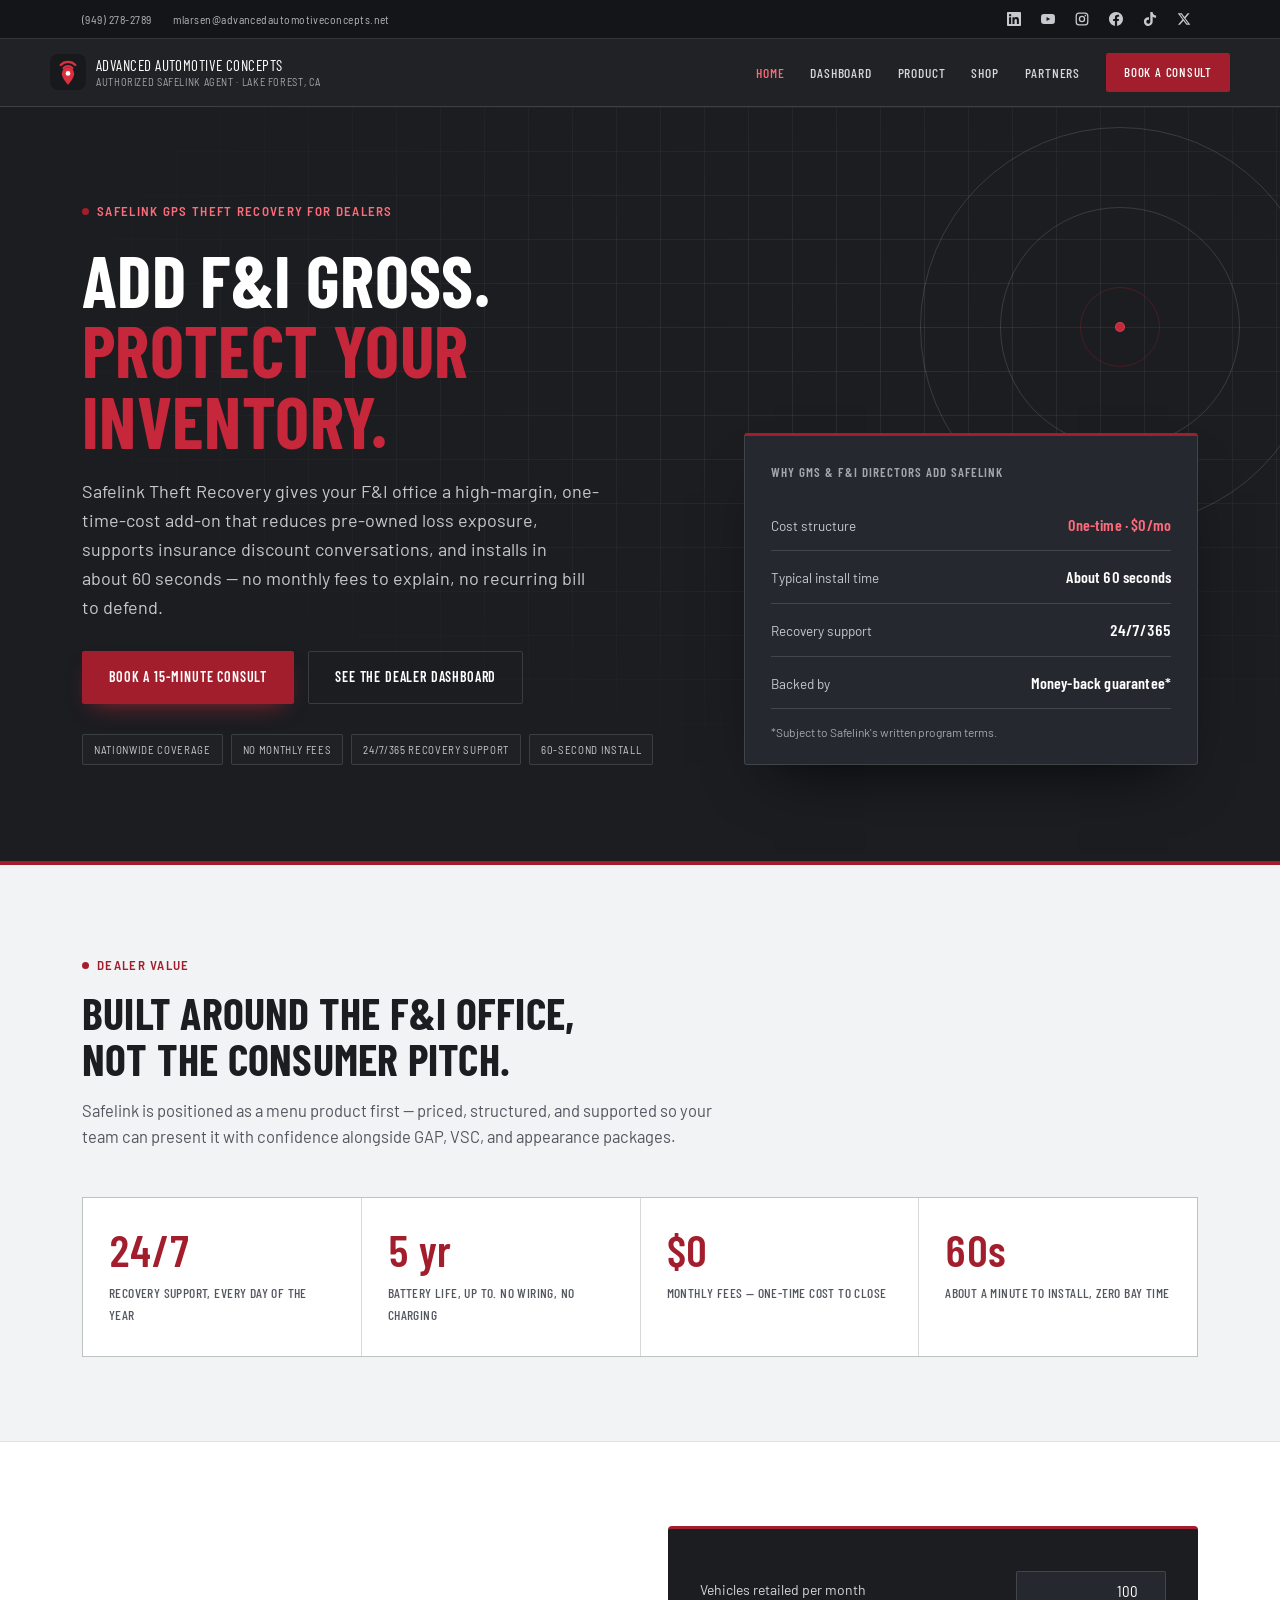
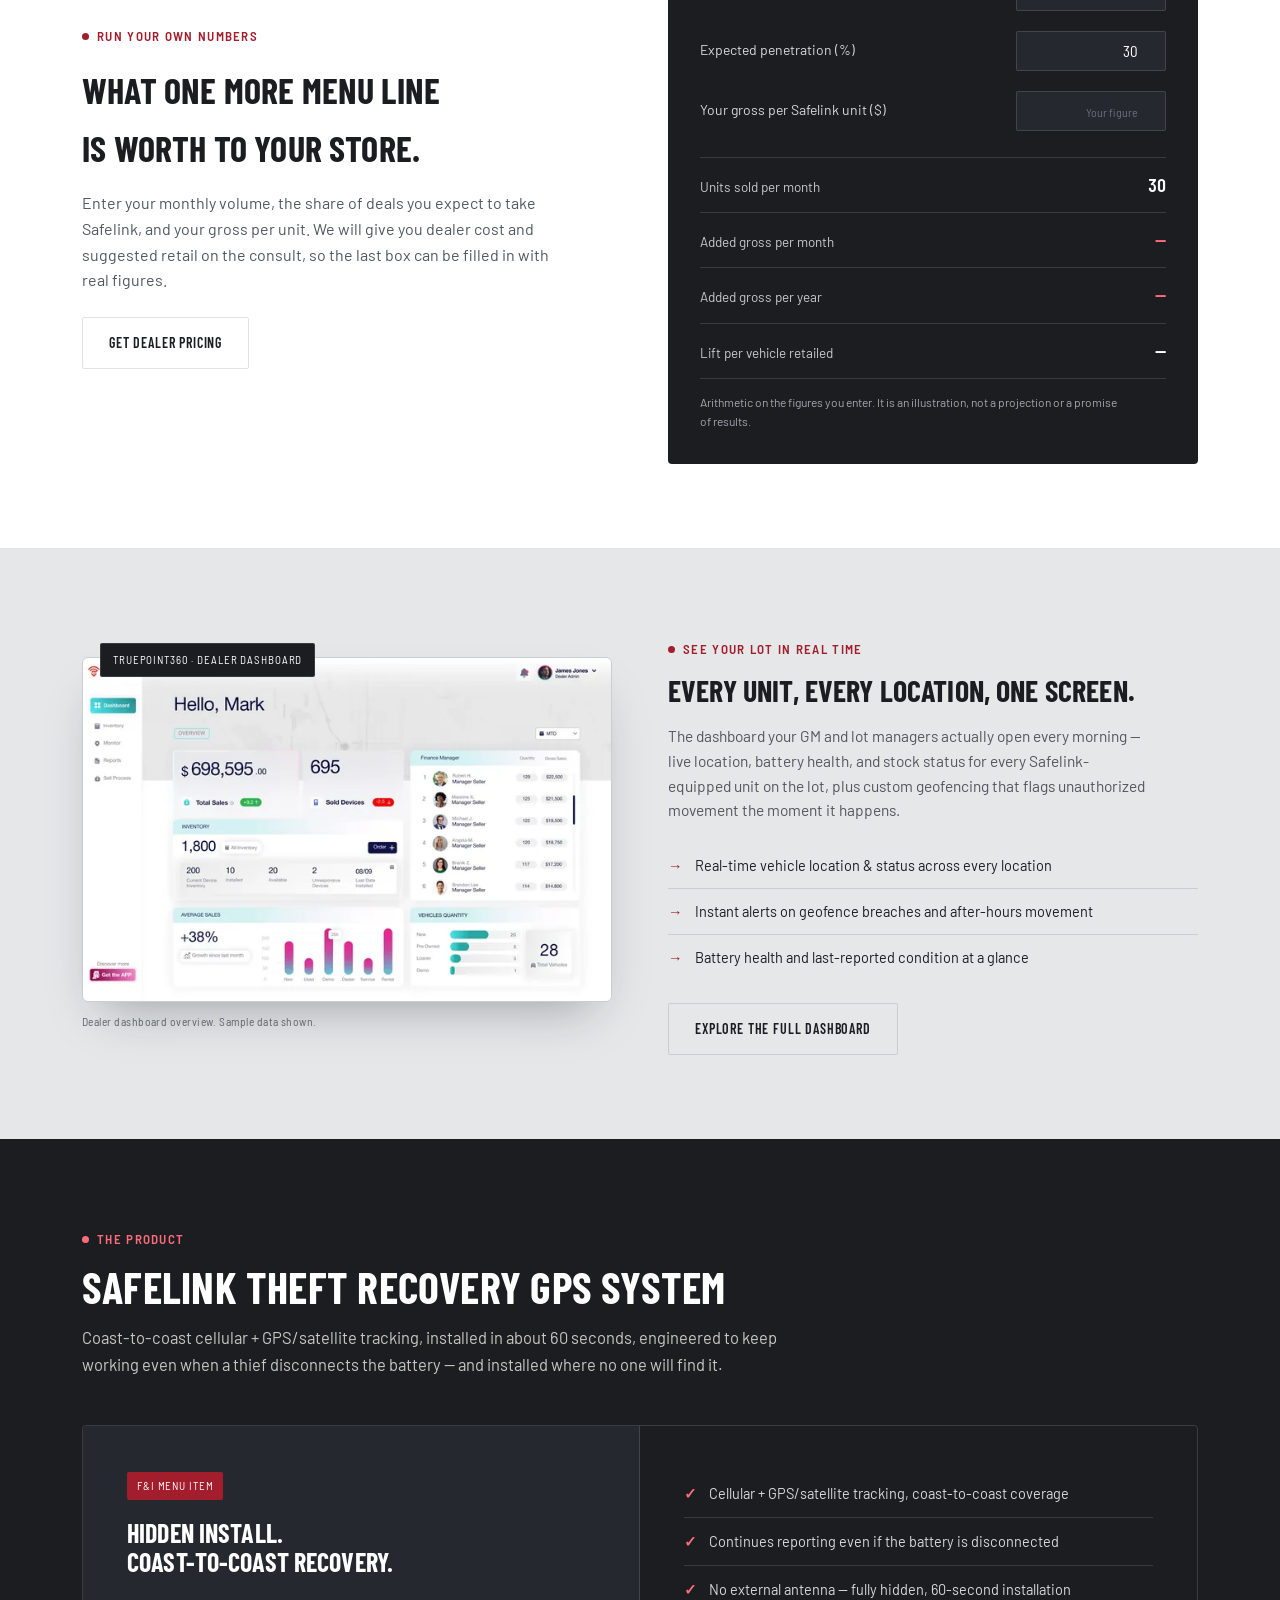
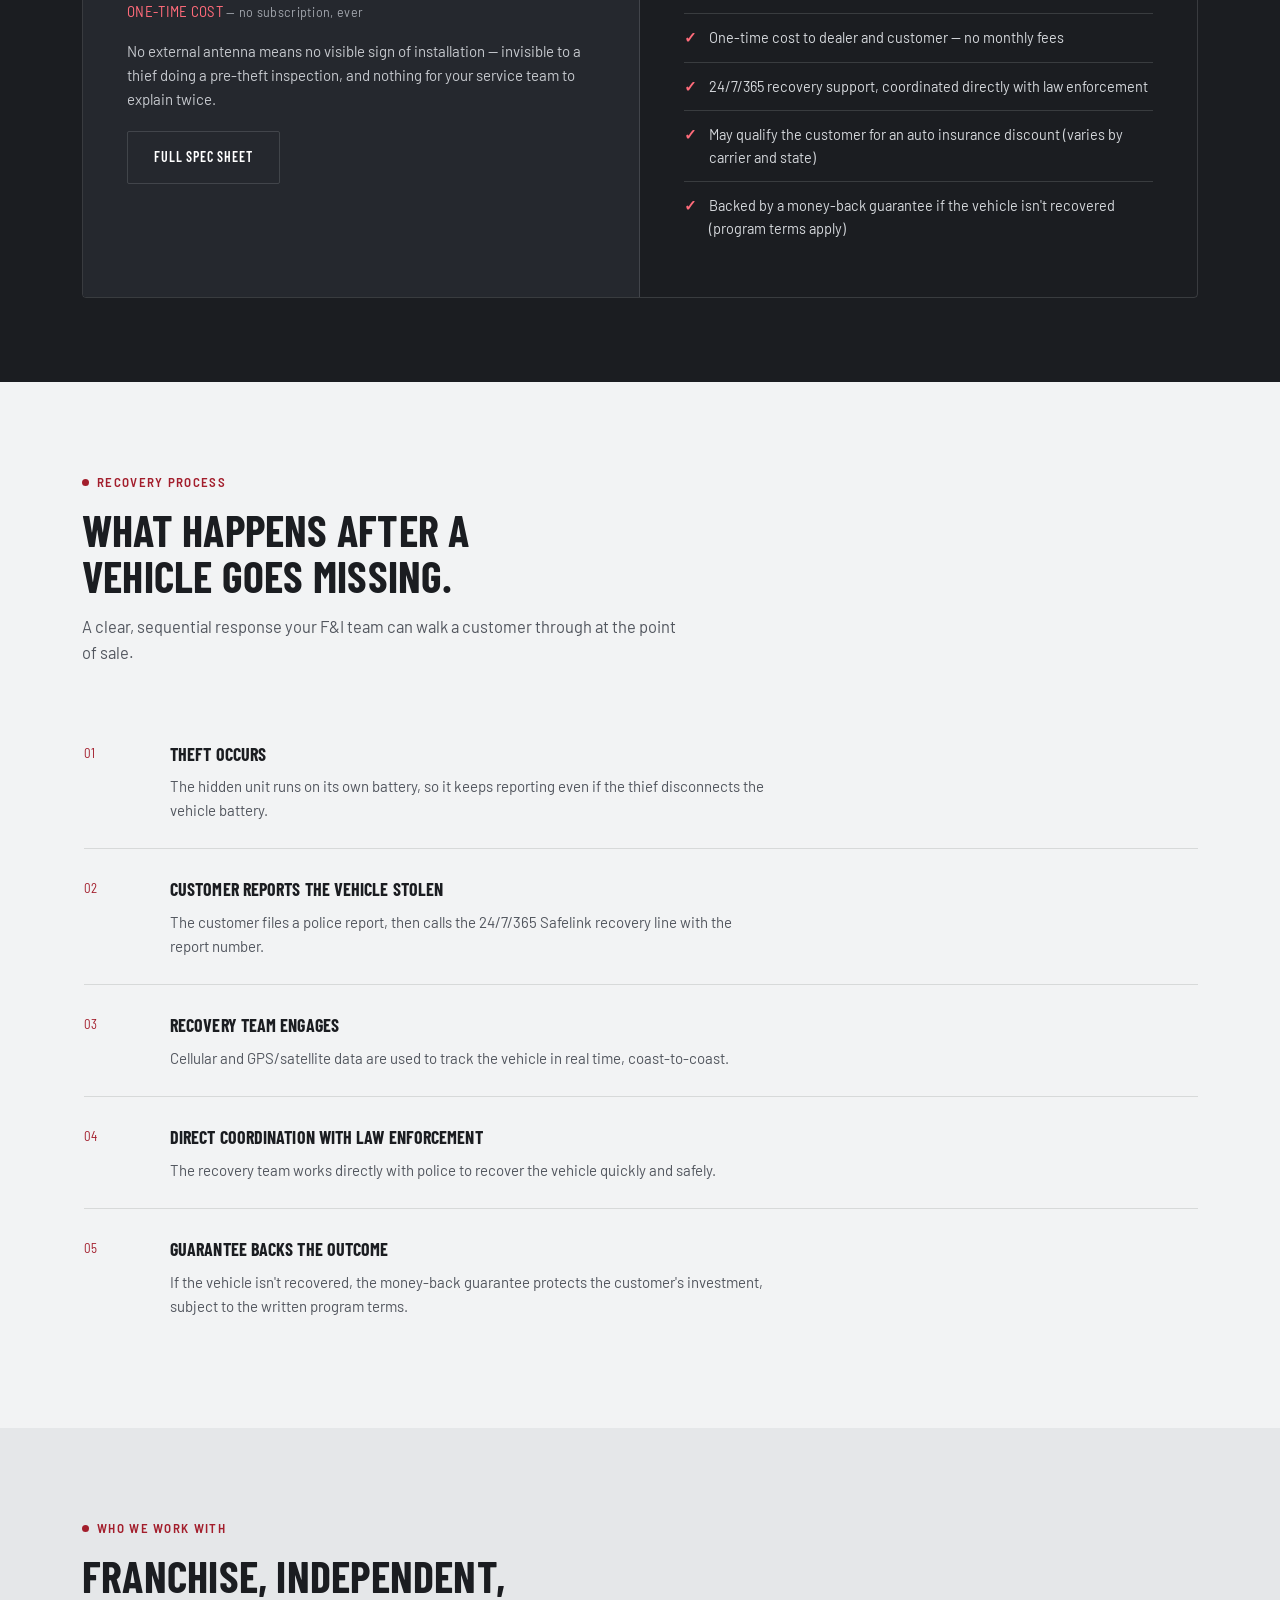
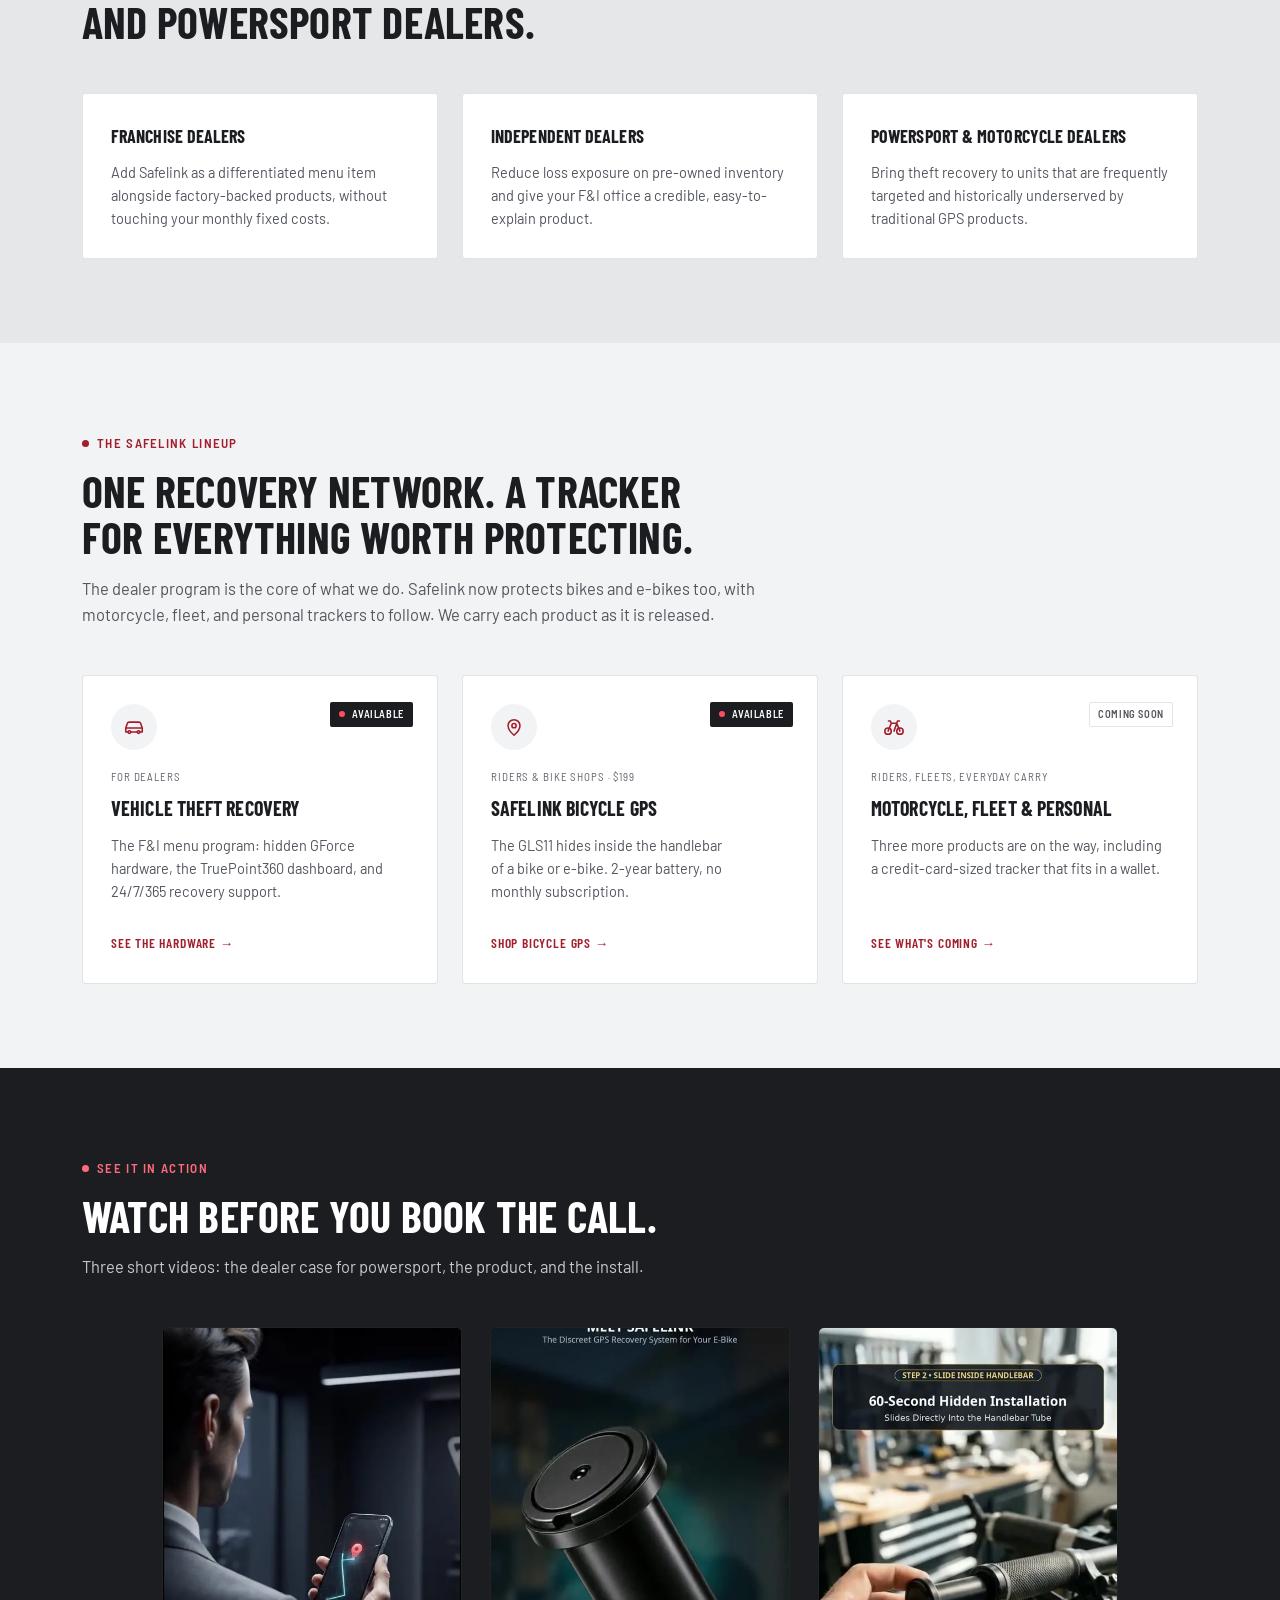
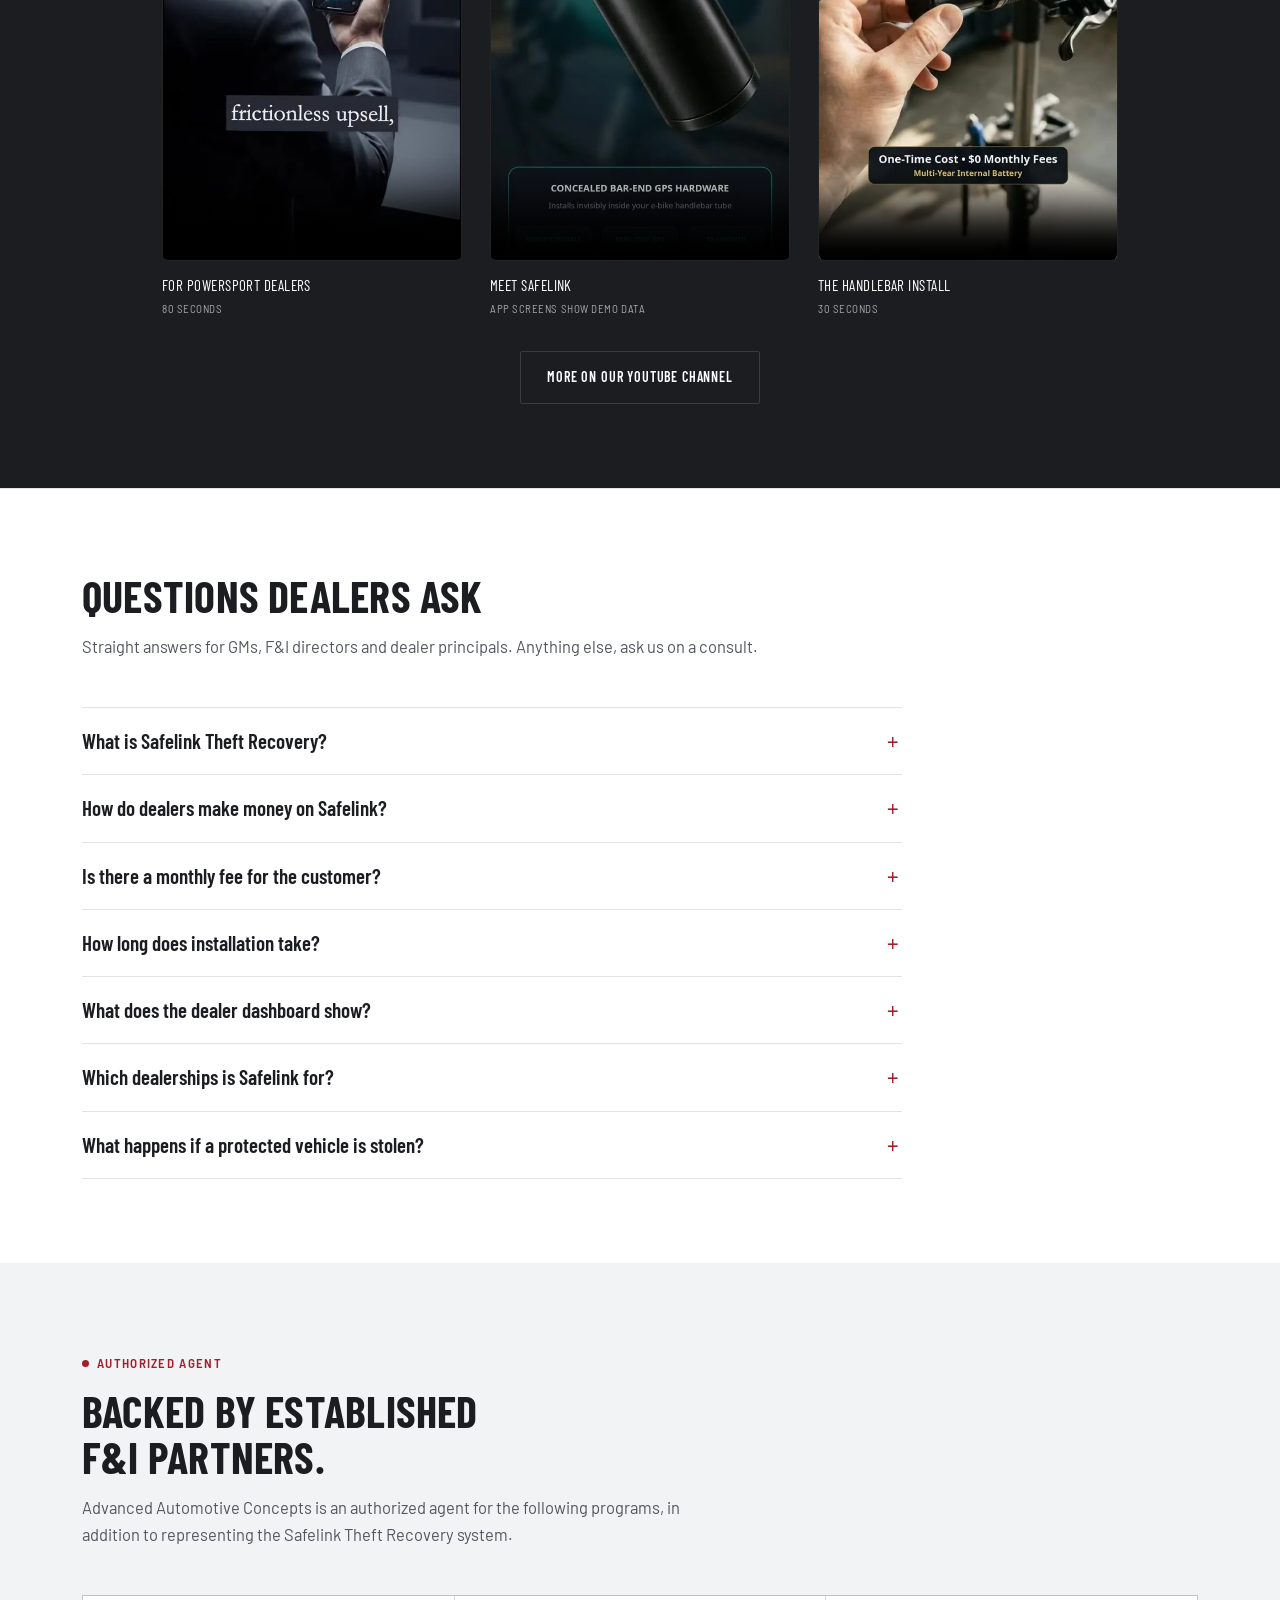
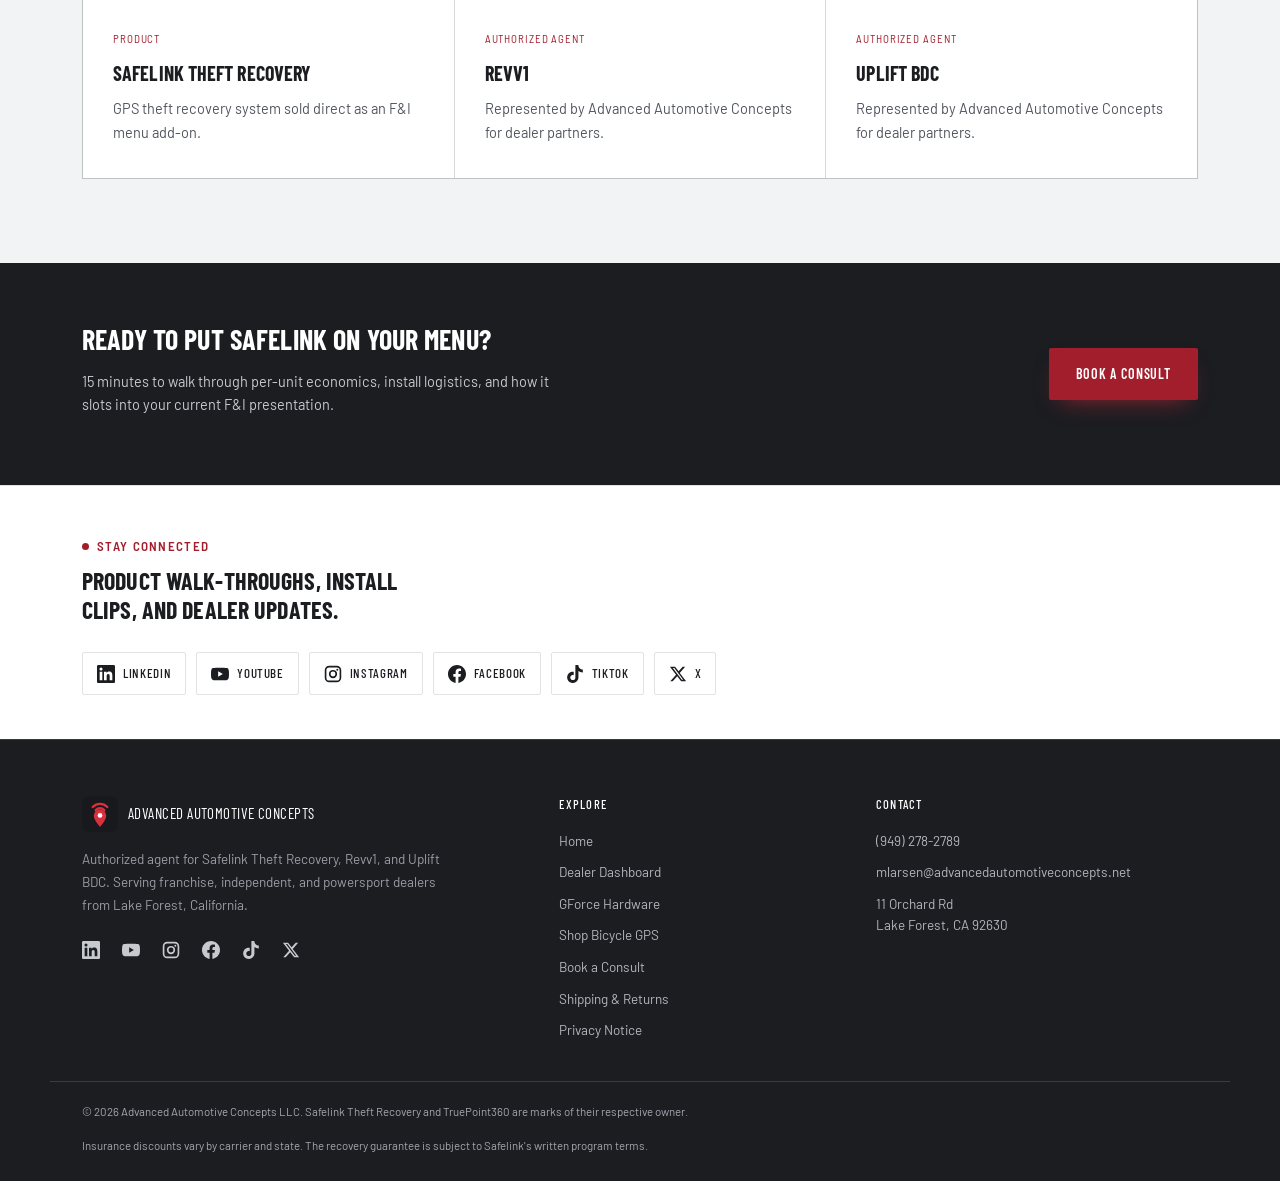
==== commit 6036228e: "Temporarily switch site phone to (949) 278-2789 The (949) 324-1208 iPhone is missing/suspended. Use " ====
--- a/index.html
+++ b/index.html
@@ -39,12 +39,12 @@
       "url": "https://advancedautomotiveconcepts.net/",
       "logo": "https://advancedautomotiveconcepts.net/assets/img/icon-512.png",
       "description": "Authorized agent for Safelink Theft Recovery, Revv1 and Uplift BDC, serving franchise, independent and powersport dealers.",
-      "telephone": "+1-949-324-1208",
+      "telephone": "+1-949-278-2789",
       "email": "mlarsen@advancedautomotiveconcepts.net",
       "address": {"@type": "PostalAddress", "streetAddress": "11 Orchard Rd", "addressLocality": "Lake Forest", "addressRegion": "CA", "postalCode": "92630", "addressCountry": "US"},
       "areaServed": {"@type": "Country", "name": "United States"},
       "knowsAbout": ["GPS theft recovery", "F&amp;I menu products", "Dealer inventory tracking", "Bicycle and e-bike GPS trackers"],
-      "contactPoint": {"@type": "ContactPoint", "telephone": "+1-949-324-1208", "contactType": "sales", "areaServed": "US", "availableLanguage": "English"},
+      "contactPoint": {"@type": "ContactPoint", "telephone": "+1-949-278-2789", "contactType": "sales", "areaServed": "US", "availableLanguage": "English"},
       "sameAs": [
         "https://www.linkedin.com/company/advancedautomotiveconcepts",
         "https://www.youtube.com/@AdvancedAutomotiveConcepts",
@@ -136,7 +136,7 @@
   <div class="topbar">
     <div class="wrap topbar-row">
       <div class="topbar-contact">
-        <a href="tel:19493241208">(949) 324-1208</a>
+        <a href="tel:19492782789">(949) 278-2789</a>
         <a href="mailto:mlarsen@advancedautomotiveconcepts.net">mlarsen@advancedautomotiveconcepts.net</a>
       </div>
       <div class="social-row topbar-social">
@@ -581,7 +581,7 @@
     </div>
     <div class="foot-col">
       <h2 class="foot-h">Contact</h2>
-      <a href="tel:19493241208">(949) 324-1208</a>
+      <a href="tel:19492782789">(949) 278-2789</a>
       <a href="mailto:mlarsen@advancedautomotiveconcepts.net">mlarsen@advancedautomotiveconcepts.net</a>
       <span>11 Orchard Rd<br>Lake Forest, CA 92630</span>
     </div>
